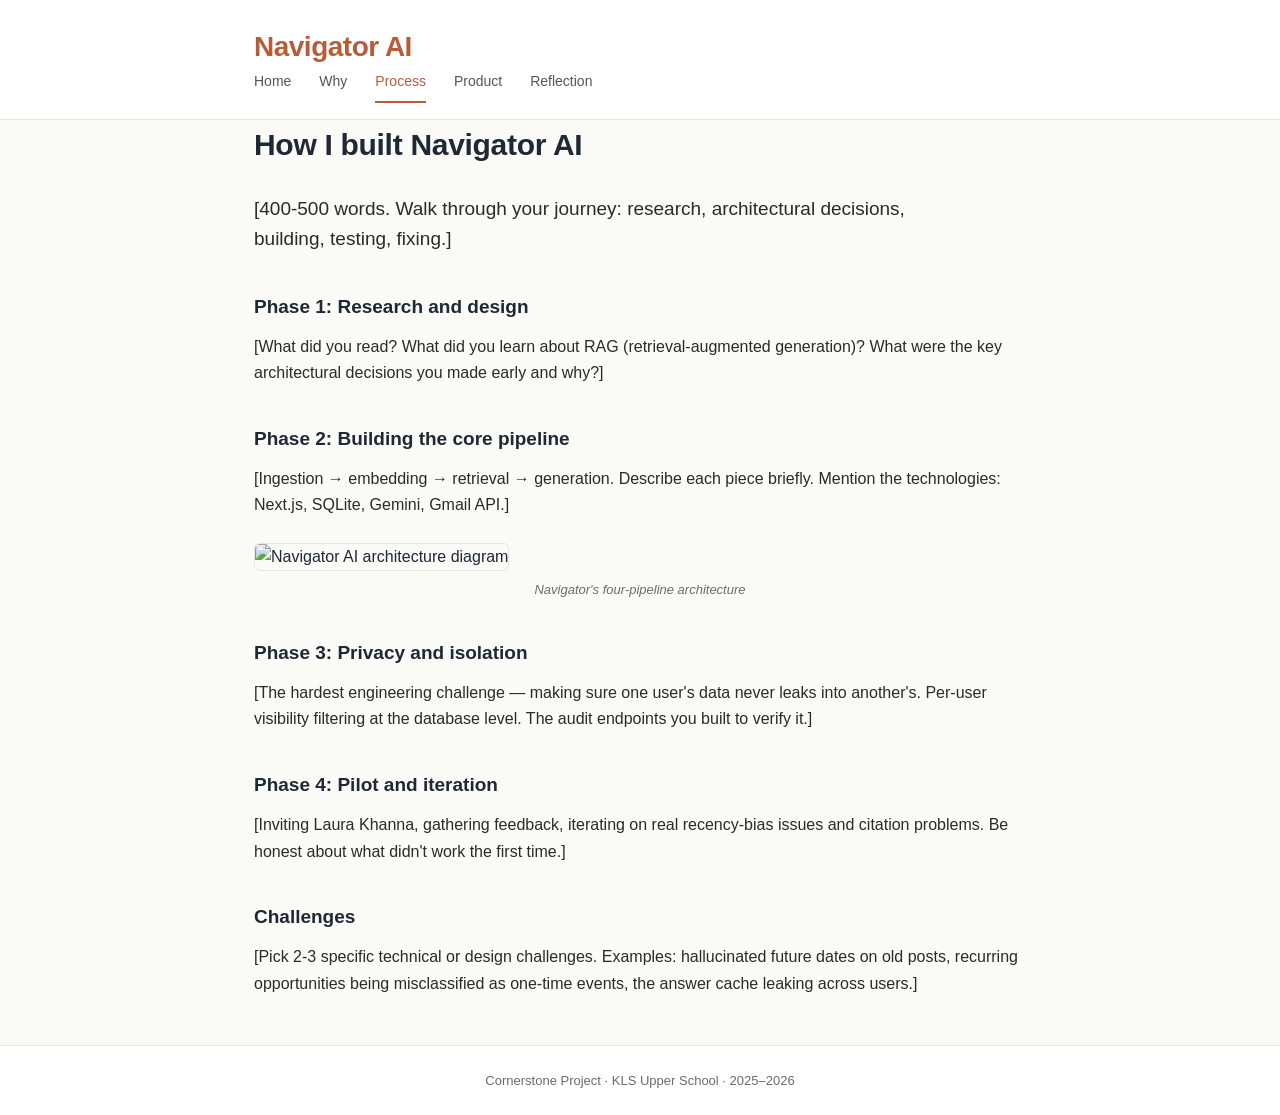
==== process.html @ 75f74e13 "Initial cornerstone site" ====
<!DOCTYPE html>
<html lang="en">
<head>
  <meta charset="UTF-8">
  <meta name="viewport" content="width=device-width, initial-scale=1.0">
  <title>Process · Navigator AI</title>
  <link rel="stylesheet" href="style.css">
</head>
<body>
  <header>
    <div class="container">
      <h1>Navigator AI</h1>
      <nav>
        <a href="index.html">Home</a>
        <a href="why.html">Why</a>
        <a href="process.html" class="active">Process</a>
        <a href="product.html">Product</a>
        <a href="reflection.html">Reflection</a>
      </nav>
    </div>
  </header>

  <main class="container">
    <article class="page">
      <h2>How I built Navigator AI</h2>

      <p class="lede">
        [400-500 words. Walk through your journey: research, architectural
        decisions, building, testing, fixing.]
      </p>

      <h3>Phase 1: Research and design</h3>
      <p>
        [What did you read? What did you learn about RAG (retrieval-augmented
        generation)? What were the key architectural decisions you made early
        and why?]
      </p>

      <h3>Phase 2: Building the core pipeline</h3>
      <p>
        [Ingestion → embedding → retrieval → generation. Describe each piece
        briefly. Mention the technologies: Next.js, SQLite, Gemini, Gmail API.]
      </p>

      <figure>
        <img src="assets/architecture-diagram.png" alt="Navigator AI architecture diagram">
        <figcaption>Navigator's four-pipeline architecture</figcaption>
      </figure>

      <h3>Phase 3: Privacy and isolation</h3>
      <p>
        [The hardest engineering challenge — making sure one user's data
        never leaks into another's. Per-user visibility filtering at the
        database level. The audit endpoints you built to verify it.]
      </p>

      <h3>Phase 4: Pilot and iteration</h3>
      <p>
        [Inviting Laura Khanna, gathering feedback, iterating on real
        recency-bias issues and citation problems. Be honest about what
        didn't work the first time.]
      </p>

      <h3>Challenges</h3>
      <p>
        [Pick 2-3 specific technical or design challenges. Examples:
        hallucinated future dates on old posts, recurring opportunities
        being misclassified as one-time events, the answer cache leaking
        across users.]
      </p>
    </article>
  </main>

  <footer>
    <div class="container">
      <p>Cornerstone Project · KLS Upper School · 2025–2026</p>
    </div>
  </footer>
</body>
</html>
---- style.css ----
/* Reset + base */
* {
  margin: 0;
  padding: 0;
  box-sizing: border-box;
}

html {
  scroll-behavior: smooth;
}

body {
  font-family: -apple-system, BlinkMacSystemFont, "Segoe UI", "Helvetica Neue", Arial, sans-serif;
  font-size: 16px;
  line-height: 1.65;
  color: #1f2933;
  background: #fafaf7;
}

.container {
  max-width: 820px;
  margin: 0 auto;
  padding: 0 24px;
}

/* Header */
header {
  background: white;
  border-bottom: 1px solid #e8e6df;
  padding: 24px 0 0;
}

header h1 {
  font-size: 28px;
  font-weight: 600;
  color: #b85c38;
  letter-spacing: -0.5px;
}

.subtitle {
  color: #6b6b6b;
  font-size: 15px;
  margin-top: 4px;
  margin-bottom: 20px;
}

nav {
  display: flex;
  gap: 28px;
  padding-bottom: 16px;
  flex-wrap: wrap;
}

nav a {
  color: #555;
  text-decoration: none;
  font-size: 14px;
  font-weight: 500;
  padding-bottom: 8px;
  border-bottom: 2px solid transparent;
  transition: color 0.15s, border-color 0.15s;
}

nav a:hover {
  color: #b85c38;
}

nav a.active {
  color: #b85c38;
  border-bottom-color: #b85c38;
}

/* Main content */
main {
  padding: 56px 0 80px;
}

.hero h2 {
  font-size: 22px;
  font-weight: 500;
  color: #6b6b6b;
  margin-bottom: 16px;
}

.lede {
  font-size: 19px;
  line-height: 1.6;
  color: #2a2a2a;
  margin-bottom: 32px;
  max-width: 680px;
}

.cta-row {
  display: flex;
  gap: 12px;
  flex-wrap: wrap;
  margin-top: 24px;
  margin-bottom: 48px;
}

.btn, .btn-secondary {
  display: inline-block;
  padding: 11px 22px;
  border-radius: 4px;
  text-decoration: none;
  font-size: 14px;
  font-weight: 500;
  transition: background 0.15s, transform 0.05s;
}

.btn {
  background: #b85c38;
  color: white;
}

.btn:hover {
  background: #9d4d2e;
}

.btn:active {
  transform: translateY(1px);
}

.btn-secondary {
  background: white;
  color: #1f2933;
  border: 1px solid #d4d2c8;
}

.btn-secondary:hover {
  background: #f4f2eb;
}

/* Card grid */
.cards {
  display: grid;
  grid-template-columns: repeat(auto-fit, minmax(180px, 1fr));
  gap: 16px;
  margin-top: 16px;
}

.card {
  display: block;
  padding: 20px;
  background: white;
  border: 1px solid #e8e6df;
  border-radius: 6px;
  text-decoration: none;
  color: inherit;
  transition: border-color 0.15s, transform 0.1s;
}

.card:hover {
  border-color: #b85c38;
  transform: translateY(-2px);
}

.card h3 {
  font-size: 16px;
  color: #b85c38;
  margin-bottom: 6px;
}

.card p {
  font-size: 14px;
  color: #6b6b6b;
}

/* Article pages */
.page h2 {
  font-size: 30px;
  font-weight: 600;
  margin-bottom: 24px;
  color: #1f2933;
  letter-spacing: -0.3px;
}

.page h3 {
  font-size: 19px;
  margin-top: 36px;
  margin-bottom: 12px;
  color: #1f2933;
}

.page p {
  margin-bottom: 16px;
  color: #2a2a2a;
}

.page ul {
  margin-bottom: 16px;
  padding-left: 24px;
}

.page li {
  margin-bottom: 6px;
}

.page strong {
  font-weight: 600;
}

/* Callout */
.callout {
  background: #fdf3ee;
  border-left: 3px solid #b85c38;
  padding: 18px 22px;
  border-radius: 4px;
  margin: 24px 0 36px;
}

.callout-label {
  font-size: 11px;
  font-weight: 600;
  letter-spacing: 1.5px;
  color: #b85c38;
  text-transform: uppercase;
  margin-bottom: 6px;
}

.callout-text {
  font-size: 18px;
  line-height: 1.5;
  color: #1f2933;
  font-weight: 500;
}

/* Images */
figure {
  margin: 24px 0;
}

figure img {
  width: 100%;
  border-radius: 6px;
  border: 1px solid #e8e6df;
}

figcaption {
  font-size: 13px;
  color: #6b6b6b;
  text-align: center;
  margin-top: 8px;
  font-style: italic;
}

/* Video */
.video-wrapper {
  position: relative;
  width: 100%;
  padding-bottom: 56.25%;
  margin: 24px 0;
  border-radius: 6px;
  overflow: hidden;
  background: #1a1a1a;
}

.video-wrapper iframe {
  position: absolute;
  top: 0;
  left: 0;
  width: 100%;
  height: 100%;
  border: 0;
}

/* Footer */
footer {
  border-top: 1px solid #e8e6df;
  padding: 24px 0;
  margin-top: 48px;
  background: white;
}

footer p {
  text-align: center;
  font-size: 13px;
  color: #6b6b6b;
}
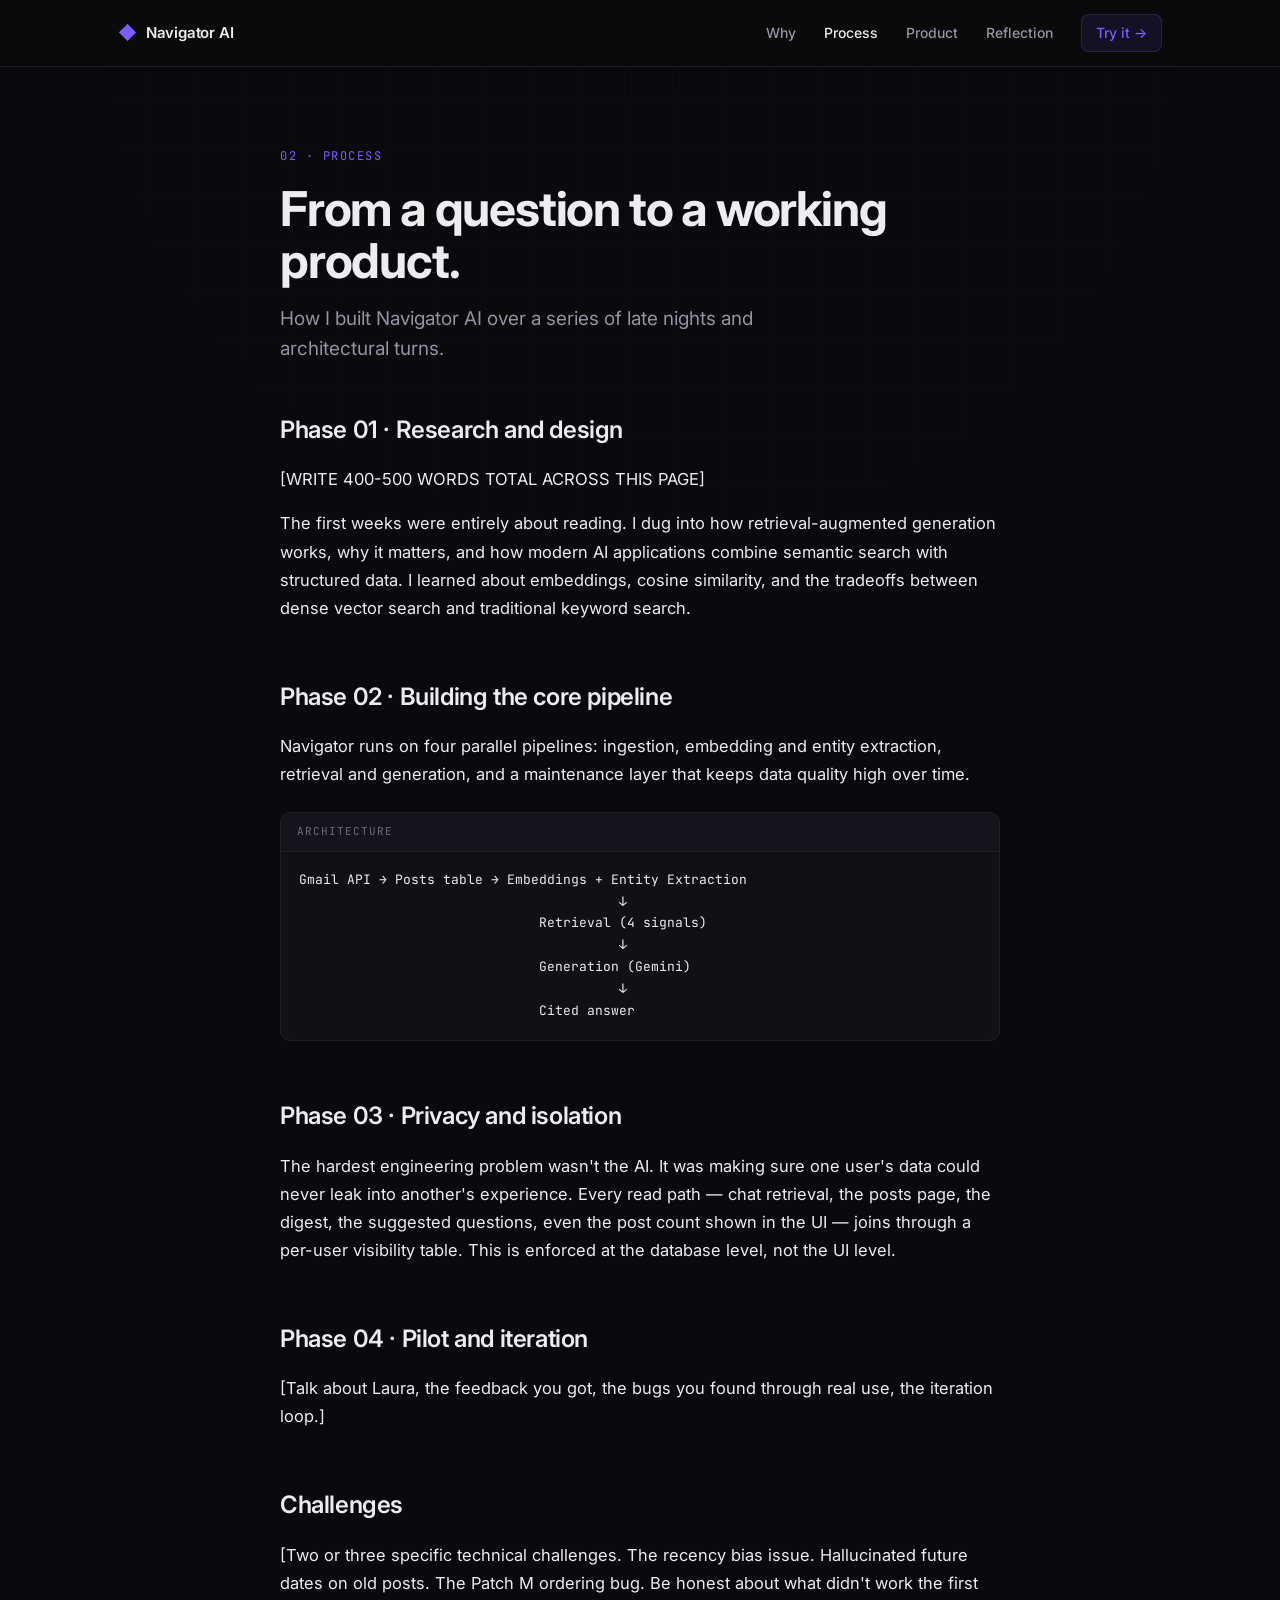
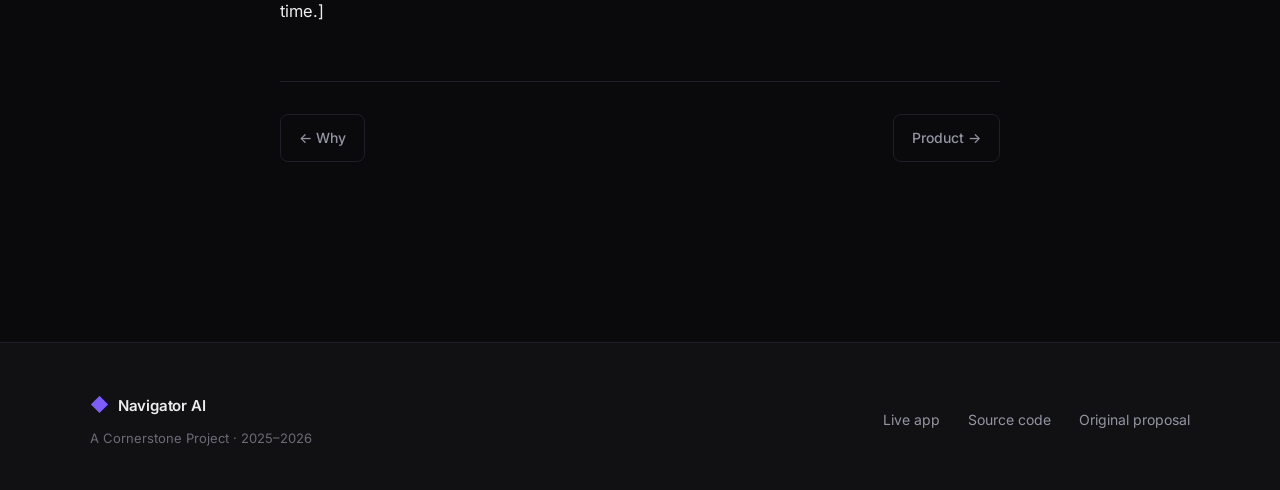
==== commit 39357314: "Redesign: modern dark theme, animations, interactive demo" ====
--- a/process.html
+++ b/process.html
@@ -1,80 +1,125 @@
 <!DOCTYPE html>
 <html lang="en">
 <head>
-  <meta charset="UTF-8">
-  <meta name="viewport" content="width=device-width, initial-scale=1.0">
+  <meta charset="UTF-8" />
+  <meta name="viewport" content="width=device-width, initial-scale=1.0" />
   <title>Process · Navigator AI</title>
-  <link rel="stylesheet" href="style.css">
+  <link rel="preconnect" href="https://fonts.googleapis.com" />
+  <link rel="preconnect" href="https://fonts.gstatic.com" crossorigin />
+  <link href="https://fonts.googleapis.com/css2?family=Inter:wght@400;500;600;700;800&family=JetBrains+Mono:wght@400;500&display=swap" rel="stylesheet" />
+  <link rel="stylesheet" href="style.css" />
 </head>
 <body>
-  <header>
-    <div class="container">
-      <h1>Navigator AI</h1>
-      <nav>
-        <a href="index.html">Home</a>
+  <div class="grid-bg"></div>
+
+  <nav class="topnav">
+    <div class="topnav-inner">
+      <a href="index.html" class="brand">
+        <span class="brand-mark">◆</span>
+        <span class="brand-text">Navigator AI</span>
+      </a>
+      <div class="topnav-links">
         <a href="why.html">Why</a>
         <a href="process.html" class="active">Process</a>
         <a href="product.html">Product</a>
         <a href="reflection.html">Reflection</a>
+        <a href="https://navigator-ai-production.up.railway.app/" class="topnav-cta" target="_blank" rel="noopener">Try it →</a>
+      </div>
+    </div>
+  </nav>
+
+  <main class="article-main">
+    <article class="article">
+      <header class="article-header reveal">
+        <div class="article-eyebrow">02 · Process</div>
+        <h1>From a question to a working product.</h1>
+        <p class="article-lede">How I built Navigator AI over a series of late nights and architectural turns.</p>
+      </header>
+
+      <section class="article-section reveal" style="--delay: 0.1s">
+        <h2>Phase 01 · Research and design</h2>
+        <p>
+          [WRITE 400-500 WORDS TOTAL ACROSS THIS PAGE]
+        </p>
+        <p>
+          The first weeks were entirely about reading. I dug into how
+          retrieval-augmented generation works, why it matters, and how
+          modern AI applications combine semantic search with structured
+          data. I learned about embeddings, cosine similarity, and the
+          tradeoffs between dense vector search and traditional keyword
+          search.
+        </p>
+      </section>
+
+      <section class="article-section reveal" style="--delay: 0.15s">
+        <h2>Phase 02 · Building the core pipeline</h2>
+        <p>
+          Navigator runs on four parallel pipelines: ingestion, embedding
+          and entity extraction, retrieval and generation, and a maintenance
+          layer that keeps data quality high over time.
+        </p>
+        <div class="code-block">
+          <div class="code-header">Architecture</div>
+          <pre><code>Gmail API → Posts table → Embeddings + Entity Extraction
+                                        ↓
+                              Retrieval (4 signals)
+                                        ↓
+                              Generation (Gemini)
+                                        ↓
+                              Cited answer</code></pre>
+        </div>
+      </section>
+
+      <section class="article-section reveal" style="--delay: 0.2s">
+        <h2>Phase 03 · Privacy and isolation</h2>
+        <p>
+          The hardest engineering problem wasn't the AI. It was making sure
+          one user's data could never leak into another's experience. Every
+          read path — chat retrieval, the posts page, the digest, the
+          suggested questions, even the post count shown in the UI — joins
+          through a per-user visibility table. This is enforced at the
+          database level, not the UI level.
+        </p>
+      </section>
+
+      <section class="article-section reveal" style="--delay: 0.25s">
+        <h2>Phase 04 · Pilot and iteration</h2>
+        <p>
+          [Talk about Laura, the feedback you got, the bugs you found
+          through real use, the iteration loop.]
+        </p>
+      </section>
+
+      <section class="article-section reveal" style="--delay: 0.3s">
+        <h2>Challenges</h2>
+        <p>
+          [Two or three specific technical challenges. The recency bias
+          issue. Hallucinated future dates on old posts. The Patch M
+          ordering bug. Be honest about what didn't work the first time.]
+        </p>
+      </section>
+
+      <nav class="article-nav reveal">
+        <a href="why.html" class="article-nav-link">← Why</a>
+        <a href="product.html" class="article-nav-link article-nav-next">Product →</a>
       </nav>
-    </div>
-  </header>
-
-  <main class="container">
-    <article class="page">
-      <h2>How I built Navigator AI</h2>
-
-      <p class="lede">
-        [400-500 words. Walk through your journey: research, architectural
-        decisions, building, testing, fixing.]
-      </p>
-
-      <h3>Phase 1: Research and design</h3>
-      <p>
-        [What did you read? What did you learn about RAG (retrieval-augmented
-        generation)? What were the key architectural decisions you made early
-        and why?]
-      </p>
-
-      <h3>Phase 2: Building the core pipeline</h3>
-      <p>
-        [Ingestion → embedding → retrieval → generation. Describe each piece
-        briefly. Mention the technologies: Next.js, SQLite, Gemini, Gmail API.]
-      </p>
-
-      <figure>
-        <img src="assets/architecture-diagram.png" alt="Navigator AI architecture diagram">
-        <figcaption>Navigator's four-pipeline architecture</figcaption>
-      </figure>
-
-      <h3>Phase 3: Privacy and isolation</h3>
-      <p>
-        [The hardest engineering challenge — making sure one user's data
-        never leaks into another's. Per-user visibility filtering at the
-        database level. The audit endpoints you built to verify it.]
-      </p>
-
-      <h3>Phase 4: Pilot and iteration</h3>
-      <p>
-        [Inviting Laura Khanna, gathering feedback, iterating on real
-        recency-bias issues and citation problems. Be honest about what
-        didn't work the first time.]
-      </p>
-
-      <h3>Challenges</h3>
-      <p>
-        [Pick 2-3 specific technical or design challenges. Examples:
-        hallucinated future dates on old posts, recurring opportunities
-        being misclassified as one-time events, the answer cache leaking
-        across users.]
-      </p>
     </article>
   </main>
 
   <footer>
-    <div class="container">
-      <p>Cornerstone Project · KLS Upper School · 2025–2026</p>
+    <div class="footer-inner">
+      <div>
+        <div class="brand"><span class="brand-mark">◆</span><span class="brand-text">Navigator AI</span></div>
+        <p class="footer-tag">A Cornerstone Project · 2025–2026</p>
+      </div>
+      <div class="footer-links">
+        <a href="https://navigator-ai-production.up.railway.app/" target="_blank" rel="noopener">Live app</a>
+        <a href="https://github.com/MAnandita/navigator-ai" target="_blank" rel="noopener">Source code</a>
+        <a href="assets/proposal.pdf">Original proposal</a>
+      </div>
     </div>
   </footer>
+
+  <script src="script.js"></script>
 </body>
-</html>+</html>
--- a/style.css
+++ b/style.css
@@ -1,279 +1,823 @@
-/* Reset + base */
-* {
-  margin: 0;
-  padding: 0;
-  box-sizing: border-box;
-}
-
-html {
-  scroll-behavior: smooth;
-}
+:root {
+  --bg: #0a0a0c;
+  --bg-elev: #111114;
+  --bg-card: #14141a;
+  --border: #1f1f28;
+  --border-strong: #2a2a36;
+  --text: #ededf0;
+  --text-mute: #9494a3;
+  --text-dim: #6b6b78;
+  --accent: #7c5cff;
+  --accent-glow: rgba(124, 92, 255, 0.4);
+  --accent-soft: rgba(124, 92, 255, 0.1);
+  --grad-start: #7c5cff;
+  --grad-end: #f070d4;
+  --max-w: 1100px;
+  --max-w-article: 720px;
+}
+
+* { margin: 0; padding: 0; box-sizing: border-box; }
+
+html { scroll-behavior: smooth; }
 
 body {
-  font-family: -apple-system, BlinkMacSystemFont, "Segoe UI", "Helvetica Neue", Arial, sans-serif;
-  font-size: 16px;
-  line-height: 1.65;
-  color: #1f2933;
-  background: #fafaf7;
-}
-
-.container {
-  max-width: 820px;
+  font-family: 'Inter', -apple-system, BlinkMacSystemFont, sans-serif;
+  background: var(--bg);
+  color: var(--text);
+  -webkit-font-smoothing: antialiased;
+  -moz-osx-font-smoothing: grayscale;
+  line-height: 1.6;
+  overflow-x: hidden;
+}
+
+/* Animated grid background */
+.grid-bg {
+  position: fixed;
+  inset: 0;
+  background-image:
+    linear-gradient(rgba(124, 92, 255, 0.04) 1px, transparent 1px),
+    linear-gradient(90deg, rgba(124, 92, 255, 0.04) 1px, transparent 1px);
+  background-size: 48px 48px;
+  mask-image: radial-gradient(circle at 50% 0%, black 0%, transparent 70%);
+  -webkit-mask-image: radial-gradient(circle at 50% 0%, black 0%, transparent 70%);
+  pointer-events: none;
+  z-index: 0;
+}
+
+/* Top navigation */
+.topnav {
+  position: sticky;
+  top: 0;
+  z-index: 50;
+  background: rgba(10, 10, 12, 0.7);
+  backdrop-filter: saturate(180%) blur(12px);
+  -webkit-backdrop-filter: saturate(180%) blur(12px);
+  border-bottom: 1px solid var(--border);
+}
+
+.topnav-inner {
+  max-width: var(--max-w);
   margin: 0 auto;
-  padding: 0 24px;
-}
-
-/* Header */
-header {
-  background: white;
-  border-bottom: 1px solid #e8e6df;
-  padding: 24px 0 0;
-}
-
-header h1 {
-  font-size: 28px;
+  padding: 14px 28px;
+  display: flex;
+  align-items: center;
+  justify-content: space-between;
+  gap: 24px;
+}
+
+.brand {
+  display: inline-flex;
+  align-items: center;
+  gap: 9px;
+  text-decoration: none;
+  color: var(--text);
   font-weight: 600;
-  color: #b85c38;
-  letter-spacing: -0.5px;
-}
-
-.subtitle {
-  color: #6b6b6b;
   font-size: 15px;
-  margin-top: 4px;
-  margin-bottom: 20px;
-}
-
-nav {
+  letter-spacing: -0.2px;
+}
+
+.brand-mark {
+  color: var(--accent);
+  font-size: 18px;
+}
+
+.topnav-links {
   display: flex;
+  align-items: center;
   gap: 28px;
-  padding-bottom: 16px;
-  flex-wrap: wrap;
-}
-
-nav a {
-  color: #555;
+}
+
+.topnav-links a {
+  color: var(--text-mute);
   text-decoration: none;
   font-size: 14px;
   font-weight: 500;
-  padding-bottom: 8px;
-  border-bottom: 2px solid transparent;
-  transition: color 0.15s, border-color 0.15s;
-}
-
-nav a:hover {
-  color: #b85c38;
-}
-
-nav a.active {
-  color: #b85c38;
-  border-bottom-color: #b85c38;
-}
-
-/* Main content */
+  transition: color 0.15s;
+}
+
+.topnav-links a:hover { color: var(--text); }
+.topnav-links a.active { color: var(--text); }
+
+.topnav-cta {
+  background: var(--accent-soft);
+  color: var(--accent) !important;
+  padding: 7px 14px;
+  border-radius: 8px;
+  border: 1px solid rgba(124, 92, 255, 0.2);
+  transition: all 0.15s;
+}
+
+.topnav-cta:hover {
+  background: rgba(124, 92, 255, 0.15);
+  border-color: rgba(124, 92, 255, 0.35);
+}
+
+/* Hero */
 main {
-  padding: 56px 0 80px;
-}
-
-.hero h2 {
-  font-size: 22px;
+  position: relative;
+  z-index: 1;
+}
+
+.hero {
+  max-width: var(--max-w);
+  margin: 0 auto;
+  padding: 80px 28px 56px;
+  display: grid;
+  grid-template-columns: 1fr;
+  gap: 56px;
+}
+
+@media (min-width: 900px) {
+  .hero {
+    grid-template-columns: 1.05fr 1fr;
+    align-items: center;
+    padding-top: 96px;
+    padding-bottom: 80px;
+  }
+}
+
+.pill {
+  display: inline-block;
+  padding: 6px 12px;
+  font-size: 12px;
   font-weight: 500;
-  color: #6b6b6b;
-  margin-bottom: 16px;
-}
-
-.lede {
-  font-size: 19px;
+  color: var(--accent);
+  background: var(--accent-soft);
+  border: 1px solid rgba(124, 92, 255, 0.18);
+  border-radius: 100px;
+  margin-bottom: 24px;
+  font-family: 'JetBrains Mono', monospace;
+  letter-spacing: 0.2px;
+}
+
+.hero h1 {
+  font-size: clamp(36px, 5vw, 56px);
+  font-weight: 700;
+  letter-spacing: -1.5px;
+  line-height: 1.05;
+  margin-bottom: 20px;
+}
+
+.gradient-text {
+  background: linear-gradient(120deg, var(--grad-start) 0%, var(--grad-end) 100%);
+  -webkit-background-clip: text;
+  background-clip: text;
+  -webkit-text-fill-color: transparent;
+}
+
+.hero-lede {
+  font-size: 18px;
+  color: var(--text-mute);
   line-height: 1.6;
-  color: #2a2a2a;
   margin-bottom: 32px;
-  max-width: 680px;
-}
-
-.cta-row {
+  max-width: 520px;
+}
+
+.hero-cta {
   display: flex;
   gap: 12px;
   flex-wrap: wrap;
-  margin-top: 24px;
-  margin-bottom: 48px;
-}
-
-.btn, .btn-secondary {
-  display: inline-block;
-  padding: 11px 22px;
-  border-radius: 4px;
+}
+
+.btn-primary {
+  display: inline-flex;
+  align-items: center;
+  gap: 8px;
+  padding: 12px 22px;
+  background: var(--accent);
+  color: white;
+  border-radius: 8px;
+  text-decoration: none;
+  font-size: 14px;
+  font-weight: 600;
+  transition: all 0.15s;
+  box-shadow: 0 0 0 1px rgba(124, 92, 255, 0.3), 0 8px 24px -8px var(--accent-glow);
+}
+
+.btn-primary:hover {
+  background: #8b6cff;
+  transform: translateY(-1px);
+  box-shadow: 0 0 0 1px rgba(124, 92, 255, 0.4), 0 12px 32px -8px var(--accent-glow);
+}
+
+.btn-ghost {
+  display: inline-flex;
+  align-items: center;
+  padding: 12px 22px;
+  border-radius: 8px;
+  color: var(--text);
   text-decoration: none;
   font-size: 14px;
   font-weight: 500;
-  transition: background 0.15s, transform 0.05s;
-}
-
-.btn {
-  background: #b85c38;
-  color: white;
-}
-
-.btn:hover {
-  background: #9d4d2e;
-}
-
-.btn:active {
-  transform: translateY(1px);
-}
-
-.btn-secondary {
-  background: white;
-  color: #1f2933;
-  border: 1px solid #d4d2c8;
-}
-
-.btn-secondary:hover {
-  background: #f4f2eb;
-}
-
-/* Card grid */
-.cards {
+  border: 1px solid var(--border-strong);
+  transition: all 0.15s;
+}
+
+.btn-ghost:hover {
+  background: var(--bg-elev);
+  border-color: #3a3a48;
+}
+
+/* Demo window */
+.demo-window {
+  background: var(--bg-card);
+  border: 1px solid var(--border);
+  border-radius: 14px;
+  overflow: hidden;
+  box-shadow: 0 20px 60px -20px rgba(0, 0, 0, 0.6), 0 0 0 1px rgba(255, 255, 255, 0.02);
+}
+
+.demo-chrome {
+  display: flex;
+  align-items: center;
+  gap: 12px;
+  padding: 12px 16px;
+  background: var(--bg-elev);
+  border-bottom: 1px solid var(--border);
+}
+
+.demo-dots {
+  display: flex;
+  gap: 6px;
+}
+
+.demo-dots span {
+  width: 10px;
+  height: 10px;
+  border-radius: 50%;
+  background: #3a3a48;
+}
+
+.demo-url {
+  flex: 1;
+  text-align: center;
+  font-family: 'JetBrains Mono', monospace;
+  font-size: 11px;
+  color: var(--text-dim);
+}
+
+.demo-body {
+  padding: 22px;
+}
+
+.demo-question {
+  color: var(--text);
+  font-weight: 500;
+  margin-bottom: 18px;
+  padding-bottom: 18px;
+  border-bottom: 1px solid var(--border);
+  font-size: 14px;
+}
+
+.demo-answer {
+  font-size: 14px;
+  line-height: 1.7;
+  color: var(--text-mute);
+  min-height: 120px;
+}
+
+.demo-typing::after {
+  content: '▍';
+  color: var(--accent);
+  animation: blink 1s infinite;
+  margin-left: 1px;
+}
+
+@keyframes blink {
+  0%, 50% { opacity: 1; }
+  51%, 100% { opacity: 0; }
+}
+
+.demo-cite {
+  display: inline-block;
+  font-size: 10px;
+  padding: 1px 6px;
+  margin: 0 2px;
+  background: var(--accent-soft);
+  color: var(--accent);
+  border-radius: 4px;
+  font-family: 'JetBrains Mono', monospace;
+  font-weight: 500;
+  vertical-align: top;
+}
+
+/* Sections */
+.features, .stats, .pages-nav {
+  max-width: var(--max-w);
+  margin: 0 auto;
+  padding: 80px 28px;
+}
+
+.section-header {
+  margin-bottom: 48px;
+  text-align: center;
+}
+
+.section-eyebrow {
+  font-family: 'JetBrains Mono', monospace;
+  font-size: 12px;
+  color: var(--accent);
+  text-transform: uppercase;
+  letter-spacing: 1.5px;
+  margin-bottom: 12px;
+}
+
+.section-header h2 {
+  font-size: clamp(28px, 3.5vw, 38px);
+  font-weight: 700;
+  letter-spacing: -0.8px;
+  line-height: 1.15;
+}
+
+/* Feature grid */
+.feature-grid {
+  display: grid;
+  grid-template-columns: repeat(auto-fit, minmax(260px, 1fr));
+  gap: 16px;
+}
+
+.feature-card {
+  padding: 28px;
+  background: var(--bg-card);
+  border: 1px solid var(--border);
+  border-radius: 12px;
+  transition: all 0.2s;
+}
+
+.feature-card:hover {
+  border-color: var(--border-strong);
+  transform: translateY(-2px);
+}
+
+.feature-icon {
+  display: inline-flex;
+  align-items: center;
+  justify-content: center;
+  width: 40px;
+  height: 40px;
+  background: var(--accent-soft);
+  border-radius: 10px;
+  color: var(--accent);
+  margin-bottom: 18px;
+}
+
+.feature-card h3 {
+  font-size: 18px;
+  font-weight: 600;
+  margin-bottom: 8px;
+  letter-spacing: -0.3px;
+}
+
+.feature-card p {
+  font-size: 14px;
+  color: var(--text-mute);
+  line-height: 1.6;
+}
+
+/* Stats */
+.stats {
+  padding-top: 56px;
+  padding-bottom: 56px;
+}
+
+.stats-inner {
+  display: grid;
+  grid-template-columns: repeat(auto-fit, minmax(220px, 1fr));
+  gap: 16px;
+  padding: 40px;
+  background: var(--bg-card);
+  border: 1px solid var(--border);
+  border-radius: 16px;
+}
+
+.stat {
+  text-align: center;
+}
+
+.stat-num {
+  font-size: 36px;
+  font-weight: 700;
+  letter-spacing: -1px;
+  background: linear-gradient(120deg, var(--grad-start), var(--grad-end));
+  -webkit-background-clip: text;
+  background-clip: text;
+  -webkit-text-fill-color: transparent;
+  margin-bottom: 4px;
+}
+
+.stat-label {
+  font-size: 13px;
+  color: var(--text-mute);
+}
+
+/* Page grid */
+.page-grid {
+  display: grid;
+  grid-template-columns: repeat(auto-fit, minmax(220px, 1fr));
+  gap: 16px;
+}
+
+.page-card {
+  display: block;
+  padding: 28px;
+  background: var(--bg-card);
+  border: 1px solid var(--border);
+  border-radius: 12px;
+  text-decoration: none;
+  color: inherit;
+  position: relative;
+  transition: all 0.2s;
+  overflow: hidden;
+}
+
+.page-card::after {
+  content: '';
+  position: absolute;
+  inset: 0;
+  background: linear-gradient(120deg, transparent 40%, var(--accent-soft) 100%);
+  opacity: 0;
+  transition: opacity 0.3s;
+  pointer-events: none;
+}
+
+.page-card:hover {
+  border-color: var(--accent);
+  transform: translateY(-3px);
+}
+
+.page-card:hover::after { opacity: 1; }
+
+.page-card-num {
+  font-family: 'JetBrains Mono', monospace;
+  font-size: 12px;
+  color: var(--text-dim);
+  margin-bottom: 12px;
+}
+
+.page-card h3 {
+  font-size: 20px;
+  font-weight: 600;
+  margin-bottom: 8px;
+  letter-spacing: -0.3px;
+}
+
+.page-card p {
+  font-size: 14px;
+  color: var(--text-mute);
+  margin-bottom: 24px;
+  line-height: 1.5;
+}
+
+.page-card-arrow {
+  font-size: 18px;
+  color: var(--accent);
+  transition: transform 0.2s;
+  display: inline-block;
+}
+
+.page-card:hover .page-card-arrow {
+  transform: translateX(4px);
+}
+
+/* Article pages */
+.article-main {
+  position: relative;
+  z-index: 1;
+  padding: 80px 28px 100px;
+}
+
+.article {
+  max-width: var(--max-w-article);
+  margin: 0 auto;
+}
+
+.article-header { margin-bottom: 48px; }
+
+.article-eyebrow {
+  font-family: 'JetBrains Mono', monospace;
+  font-size: 12px;
+  color: var(--accent);
+  text-transform: uppercase;
+  letter-spacing: 1.5px;
+  margin-bottom: 16px;
+}
+
+.article-header h1 {
+  font-size: clamp(36px, 4.5vw, 48px);
+  font-weight: 700;
+  letter-spacing: -1.2px;
+  line-height: 1.1;
+  margin-bottom: 16px;
+}
+
+.article-lede {
+  font-size: 19px;
+  color: var(--text-mute);
+  line-height: 1.55;
+  max-width: 580px;
+}
+
+.article-section { margin-bottom: 56px; }
+
+.article-section h2 {
+  font-size: 24px;
+  font-weight: 600;
+  letter-spacing: -0.4px;
+  margin-bottom: 16px;
+  margin-top: 8px;
+}
+
+.article-section p {
+  font-size: 16.5px;
+  color: var(--text);
+  margin-bottom: 16px;
+  line-height: 1.7;
+}
+
+.article-section ul {
+  padding-left: 22px;
+  color: var(--text);
+  margin-bottom: 16px;
+}
+
+.article-section li {
+  margin-bottom: 8px;
+  line-height: 1.65;
+}
+
+.callout {
+  background: linear-gradient(135deg, var(--accent-soft) 0%, transparent 100%);
+  border-left: 2px solid var(--accent);
+  padding: 24px 28px;
+  border-radius: 0 12px 12px 0;
+  margin-bottom: 40px;
+}
+
+.callout-label {
+  font-family: 'JetBrains Mono', monospace;
+  font-size: 11px;
+  color: var(--accent);
+  text-transform: uppercase;
+  letter-spacing: 1.5px;
+  margin-bottom: 10px;
+}
+
+.callout-text {
+  font-size: 19px;
+  line-height: 1.5;
+  font-weight: 500;
+  letter-spacing: -0.3px;
+}
+
+.code-block {
+  background: var(--bg-elev);
+  border: 1px solid var(--border);
+  border-radius: 10px;
+  margin: 24px 0;
+  overflow: hidden;
+}
+
+.code-header {
+  padding: 10px 16px;
+  font-family: 'JetBrains Mono', monospace;
+  font-size: 11px;
+  color: var(--text-dim);
+  background: var(--bg-card);
+  border-bottom: 1px solid var(--border);
+  text-transform: uppercase;
+  letter-spacing: 1px;
+}
+
+.code-block pre {
+  padding: 18px;
+  overflow-x: auto;
+}
+
+.code-block code {
+  font-family: 'JetBrains Mono', monospace;
+  font-size: 13px;
+  color: var(--text);
+  line-height: 1.6;
+}
+
+.figure {
+  margin: 32px 0;
+  border-radius: 10px;
+  overflow: hidden;
+  border: 1px solid var(--border);
+  background: var(--bg-card);
+}
+
+.figure img {
+  width: 100%;
+  display: block;
+}
+
+.figure figcaption {
+  padding: 12px 16px;
+  text-align: center;
+  font-size: 13px;
+  color: var(--text-dim);
+  border-top: 1px solid var(--border);
+  font-style: italic;
+}
+
+.tech-grid {
   display: grid;
   grid-template-columns: repeat(auto-fit, minmax(180px, 1fr));
-  gap: 16px;
-  margin-top: 16px;
-}
-
-.card {
-  display: block;
-  padding: 20px;
-  background: white;
-  border: 1px solid #e8e6df;
-  border-radius: 6px;
-  text-decoration: none;
-  color: inherit;
-  transition: border-color 0.15s, transform 0.1s;
-}
-
-.card:hover {
-  border-color: #b85c38;
-  transform: translateY(-2px);
-}
-
-.card h3 {
-  font-size: 16px;
-  color: #b85c38;
-  margin-bottom: 6px;
-}
-
-.card p {
-  font-size: 14px;
-  color: #6b6b6b;
-}
-
-/* Article pages */
-.page h2 {
-  font-size: 30px;
+  gap: 12px;
+  margin: 24px 0;
+}
+
+.tech-item {
+  padding: 16px 18px;
+  background: var(--bg-card);
+  border: 1px solid var(--border);
+  border-radius: 10px;
+}
+
+.tech-label {
+  font-family: 'JetBrains Mono', monospace;
+  font-size: 10.5px;
+  color: var(--text-dim);
+  text-transform: uppercase;
+  letter-spacing: 1.5px;
+  margin-bottom: 4px;
+}
+
+.tech-name {
+  font-size: 15px;
+  font-weight: 500;
+  color: var(--text);
+}
+
+.cta-block {
+  margin: 48px 0;
+  padding: 36px;
+  background: linear-gradient(135deg, var(--accent-soft) 0%, transparent 100%);
+  border: 1px solid rgba(124, 92, 255, 0.2);
+  border-radius: 14px;
+  text-align: center;
+}
+
+.cta-block h3 {
+  font-size: 22px;
   font-weight: 600;
-  margin-bottom: 24px;
-  color: #1f2933;
-  letter-spacing: -0.3px;
-}
-
-.page h3 {
-  font-size: 19px;
-  margin-top: 36px;
-  margin-bottom: 12px;
-  color: #1f2933;
-}
-
-.page p {
-  margin-bottom: 16px;
-  color: #2a2a2a;
-}
-
-.page ul {
-  margin-bottom: 16px;
-  padding-left: 24px;
-}
-
-.page li {
-  margin-bottom: 6px;
-}
-
-.page strong {
-  font-weight: 600;
-}
-
-/* Callout */
-.callout {
-  background: #fdf3ee;
-  border-left: 3px solid #b85c38;
-  padding: 18px 22px;
-  border-radius: 4px;
-  margin: 24px 0 36px;
-}
-
-.callout-label {
-  font-size: 11px;
-  font-weight: 600;
-  letter-spacing: 1.5px;
-  color: #b85c38;
-  text-transform: uppercase;
-  margin-bottom: 6px;
-}
-
-.callout-text {
-  font-size: 18px;
-  line-height: 1.5;
-  color: #1f2933;
-  font-weight: 500;
-}
-
-/* Images */
-figure {
-  margin: 24px 0;
-}
-
-figure img {
-  width: 100%;
-  border-radius: 6px;
-  border: 1px solid #e8e6df;
-}
-
-figcaption {
-  font-size: 13px;
-  color: #6b6b6b;
-  text-align: center;
-  margin-top: 8px;
-  font-style: italic;
-}
-
-/* Video */
+  margin-bottom: 8px;
+  letter-spacing: -0.4px;
+}
+
+.cta-block p {
+  color: var(--text-mute);
+  margin-bottom: 20px;
+  font-size: 15px;
+}
+
 .video-wrapper {
   position: relative;
   width: 100%;
   padding-bottom: 56.25%;
-  margin: 24px 0;
-  border-radius: 6px;
+  margin: 32px 0 48px;
+  border-radius: 12px;
   overflow: hidden;
-  background: #1a1a1a;
+  background: var(--bg-card);
+  border: 1px solid var(--border);
 }
 
 .video-wrapper iframe {
   position: absolute;
-  top: 0;
-  left: 0;
+  inset: 0;
   width: 100%;
   height: 100%;
   border: 0;
 }
 
+.reflection-list {
+  list-style: none;
+  padding: 0;
+}
+
+.reflection-list li {
+  position: relative;
+  padding-left: 28px;
+  margin-bottom: 10px;
+  color: var(--text);
+}
+
+.reflection-list li::before {
+  content: '→';
+  position: absolute;
+  left: 0;
+  color: var(--accent);
+  font-weight: 600;
+}
+
+.article-nav {
+  display: flex;
+  justify-content: space-between;
+  gap: 16px;
+  margin-top: 56px;
+  padding-top: 32px;
+  border-top: 1px solid var(--border);
+}
+
+.article-nav-link {
+  display: inline-flex;
+  align-items: center;
+  padding: 12px 18px;
+  border-radius: 8px;
+  color: var(--text-mute);
+  text-decoration: none;
+  font-size: 14px;
+  font-weight: 500;
+  transition: all 0.15s;
+  border: 1px solid var(--border);
+}
+
+.article-nav-link:hover {
+  color: var(--text);
+  background: var(--bg-card);
+  border-color: var(--border-strong);
+}
+
+.article-nav-next {
+  margin-left: auto;
+}
+
 /* Footer */
 footer {
-  border-top: 1px solid #e8e6df;
-  padding: 24px 0;
-  margin-top: 48px;
-  background: white;
-}
-
-footer p {
-  text-align: center;
+  border-top: 1px solid var(--border);
+  margin-top: 80px;
+  padding: 48px 28px;
+  background: var(--bg-elev);
+  position: relative;
+  z-index: 1;
+}
+
+.footer-inner {
+  max-width: var(--max-w);
+  margin: 0 auto;
+  display: flex;
+  justify-content: space-between;
+  align-items: center;
+  gap: 24px;
+  flex-wrap: wrap;
+}
+
+.footer-tag {
   font-size: 13px;
-  color: #6b6b6b;
-}+  color: var(--text-dim);
+  margin-top: 8px;
+}
+
+.footer-links {
+  display: flex;
+  gap: 28px;
+  flex-wrap: wrap;
+}
+
+.footer-links a {
+  color: var(--text-mute);
+  text-decoration: none;
+  font-size: 14px;
+  transition: color 0.15s;
+}
+
+.footer-links a:hover { color: var(--text); }
+
+/* Reveal animations */
+.reveal {
+  opacity: 0;
+  transform: translateY(20px);
+  transition: opacity 0.7s ease, transform 0.7s ease;
+  transition-delay: var(--delay, 0s);
+}
+
+.reveal.is-visible {
+  opacity: 1;
+  transform: translateY(0);
+}
+
+/* Mobile tweaks */
+@media (max-width: 720px) {
+  .topnav-links {
+    gap: 16px;
+  }
+  .topnav-links a:not(.topnav-cta) {
+    display: none;
+  }
+  .hero {
+    padding-top: 56px;
+    padding-bottom: 32px;
+  }
+  .features, .stats, .pages-nav {
+    padding: 56px 24px;
+  }
+  .article-main {
+    padding: 56px 24px 80px;
+  }
+  .footer-inner {
+    flex-direction: column;
+    align-items: flex-start;
+  }
+}
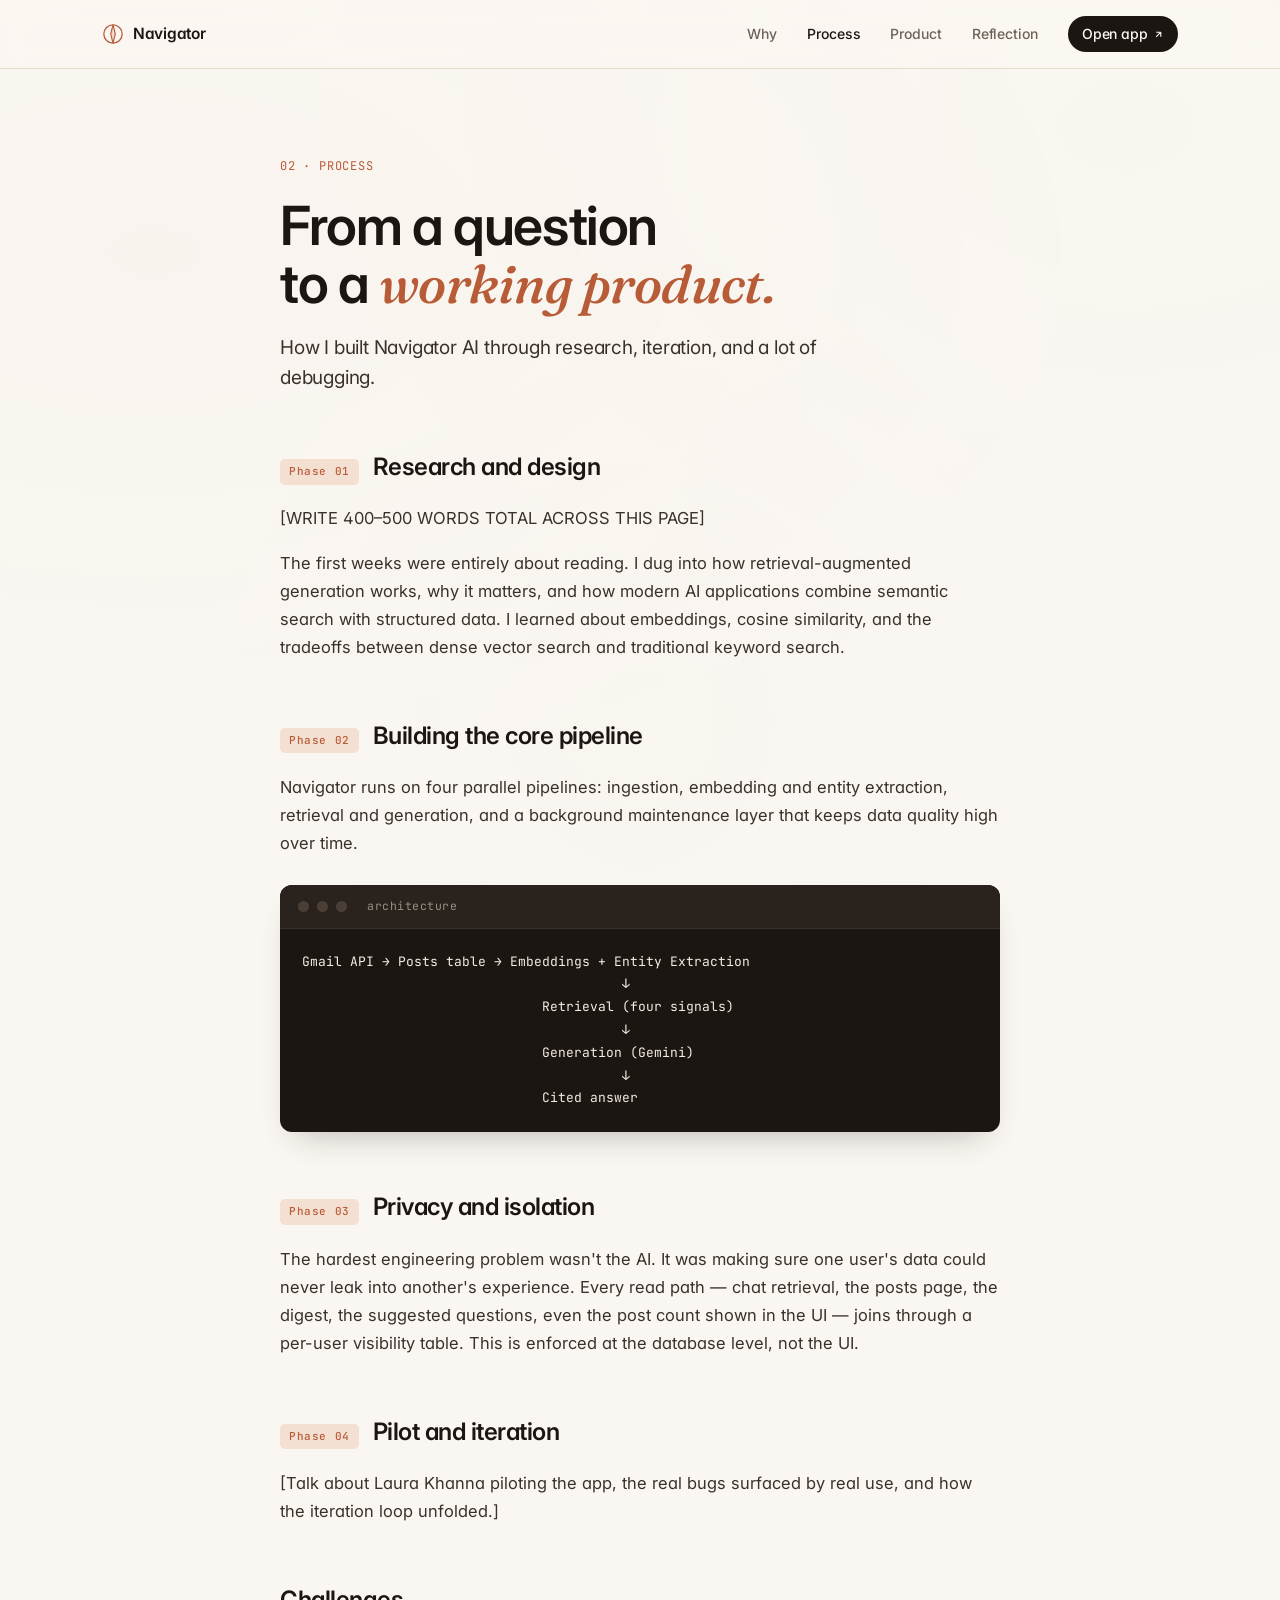
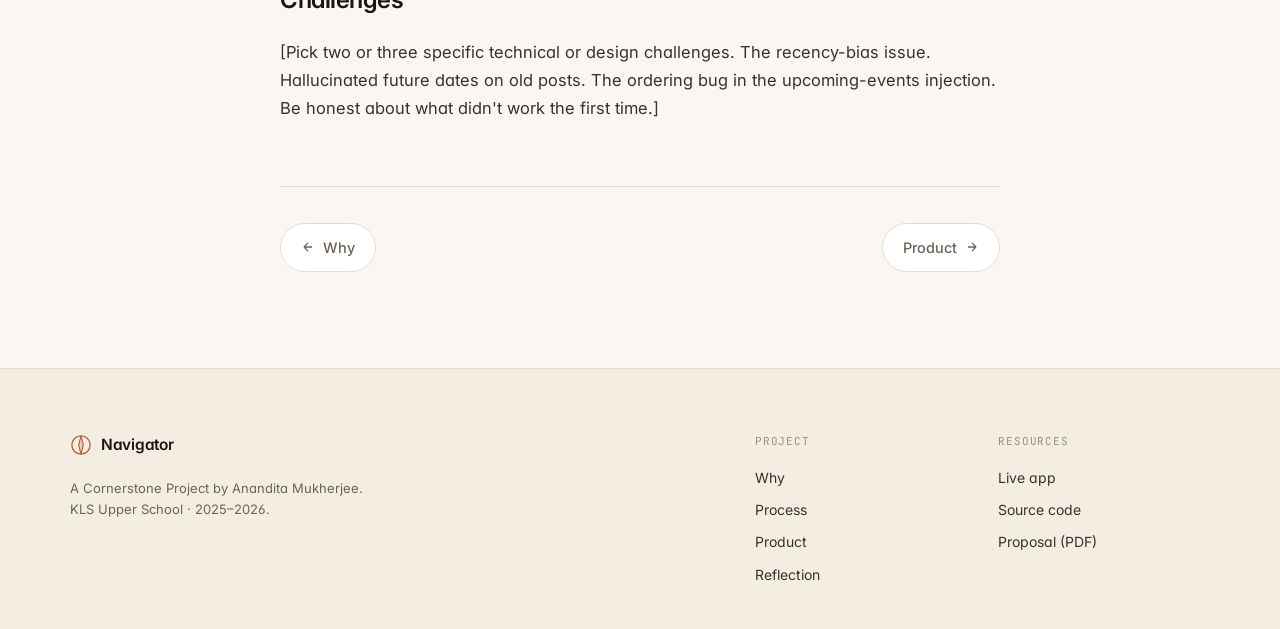
==== commit d25f397b: "Redesign: editorial sienna theme with Fraunces serif accents and motion" ====
--- a/process.html
+++ b/process.html
@@ -6,24 +6,30 @@
   <title>Process · Navigator AI</title>
   <link rel="preconnect" href="https://fonts.googleapis.com" />
   <link rel="preconnect" href="https://fonts.gstatic.com" crossorigin />
-  <link href="https://fonts.googleapis.com/css2?family=Inter:wght@400;500;600;700;800&family=JetBrains+Mono:wght@400;500&display=swap" rel="stylesheet" />
+  <link href="https://fonts.googleapis.com/css2?family=Fraunces:opsz,wght@9..144,400;9..144,500;9..144,600;9..144,700&family=Inter:wght@400;500;600;700&family=JetBrains+Mono:wght@400;500&display=swap" rel="stylesheet" />
   <link rel="stylesheet" href="style.css" />
 </head>
 <body>
-  <div class="grid-bg"></div>
+  <div class="paper-noise"></div>
 
   <nav class="topnav">
     <div class="topnav-inner">
       <a href="index.html" class="brand">
-        <span class="brand-mark">◆</span>
-        <span class="brand-text">Navigator AI</span>
+        <svg class="brand-mark" width="22" height="22" viewBox="0 0 24 24" fill="none">
+          <circle cx="12" cy="12" r="10" stroke="currentColor" stroke-width="1.4"/>
+          <path d="M12 2 L14.5 12 L12 22 L9.5 12 Z" fill="currentColor" fill-opacity="0.2" stroke="currentColor" stroke-width="1.2" stroke-linejoin="round"/>
+        </svg>
+        <span class="brand-text">Navigator</span>
       </a>
       <div class="topnav-links">
         <a href="why.html">Why</a>
         <a href="process.html" class="active">Process</a>
         <a href="product.html">Product</a>
         <a href="reflection.html">Reflection</a>
-        <a href="https://navigator-ai-production.up.railway.app/" class="topnav-cta" target="_blank" rel="noopener">Try it →</a>
+        <a href="https://navigator-ai-production.up.railway.app/" class="topnav-cta" target="_blank" rel="noopener">
+          Open app
+          <svg width="11" height="11" viewBox="0 0 24 24" fill="none" stroke="currentColor" stroke-width="2.5"><path d="M7 17L17 7M17 7H7M17 7V17"/></svg>
+        </a>
       </div>
     </div>
   </nav>
@@ -32,14 +38,14 @@
     <article class="article">
       <header class="article-header reveal">
         <div class="article-eyebrow">02 · Process</div>
-        <h1>From a question to a working product.</h1>
-        <p class="article-lede">How I built Navigator AI over a series of late nights and architectural turns.</p>
+        <h1 class="article-title">From a question<br/>to a <em class="serif">working product.</em></h1>
+        <p class="article-lede">How I built Navigator AI through research, iteration, and a lot of debugging.</p>
       </header>
 
       <section class="article-section reveal" style="--delay: 0.1s">
-        <h2>Phase 01 · Research and design</h2>
+        <h2><span class="phase-tag">Phase 01</span>Research and design</h2>
         <p>
-          [WRITE 400-500 WORDS TOTAL ACROSS THIS PAGE]
+          [WRITE 400–500 WORDS TOTAL ACROSS THIS PAGE]
         </p>
         <p>
           The first weeks were entirely about reading. I dug into how
@@ -52,17 +58,22 @@
       </section>
 
       <section class="article-section reveal" style="--delay: 0.15s">
-        <h2>Phase 02 · Building the core pipeline</h2>
+        <h2><span class="phase-tag">Phase 02</span>Building the core pipeline</h2>
         <p>
-          Navigator runs on four parallel pipelines: ingestion, embedding
-          and entity extraction, retrieval and generation, and a maintenance
-          layer that keeps data quality high over time.
+          Navigator runs on four parallel pipelines: ingestion, embedding and
+          entity extraction, retrieval and generation, and a background
+          maintenance layer that keeps data quality high over time.
         </p>
         <div class="code-block">
-          <div class="code-header">Architecture</div>
+          <div class="code-header">
+            <span class="code-dot"></span>
+            <span class="code-dot"></span>
+            <span class="code-dot"></span>
+            <span class="code-title">architecture</span>
+          </div>
           <pre><code>Gmail API → Posts table → Embeddings + Entity Extraction
                                         ↓
-                              Retrieval (4 signals)
+                              Retrieval (four signals)
                                         ↓
                               Generation (Gemini)
                                         ↓
@@ -71,51 +82,74 @@
       </section>
 
       <section class="article-section reveal" style="--delay: 0.2s">
-        <h2>Phase 03 · Privacy and isolation</h2>
+        <h2><span class="phase-tag">Phase 03</span>Privacy and isolation</h2>
         <p>
           The hardest engineering problem wasn't the AI. It was making sure
           one user's data could never leak into another's experience. Every
           read path — chat retrieval, the posts page, the digest, the
           suggested questions, even the post count shown in the UI — joins
           through a per-user visibility table. This is enforced at the
-          database level, not the UI level.
+          database level, not the UI.
         </p>
       </section>
 
       <section class="article-section reveal" style="--delay: 0.25s">
-        <h2>Phase 04 · Pilot and iteration</h2>
+        <h2><span class="phase-tag">Phase 04</span>Pilot and iteration</h2>
         <p>
-          [Talk about Laura, the feedback you got, the bugs you found
-          through real use, the iteration loop.]
+          [Talk about Laura Khanna piloting the app, the real bugs surfaced
+          by real use, and how the iteration loop unfolded.]
         </p>
       </section>
 
       <section class="article-section reveal" style="--delay: 0.3s">
         <h2>Challenges</h2>
         <p>
-          [Two or three specific technical challenges. The recency bias
-          issue. Hallucinated future dates on old posts. The Patch M
-          ordering bug. Be honest about what didn't work the first time.]
+          [Pick two or three specific technical or design challenges. The
+          recency-bias issue. Hallucinated future dates on old posts. The
+          ordering bug in the upcoming-events injection. Be honest about
+          what didn't work the first time.]
         </p>
       </section>
 
       <nav class="article-nav reveal">
-        <a href="why.html" class="article-nav-link">← Why</a>
-        <a href="product.html" class="article-nav-link article-nav-next">Product →</a>
+        <a href="why.html" class="article-nav-link">
+          <svg width="14" height="14" viewBox="0 0 24 24" fill="none" stroke="currentColor" stroke-width="2.2"><path d="M19 12H5M5 12L12 19M5 12L12 5"/></svg>
+          Why
+        </a>
+        <a href="product.html" class="article-nav-link article-nav-next">
+          Product
+          <svg width="14" height="14" viewBox="0 0 24 24" fill="none" stroke="currentColor" stroke-width="2.2"><path d="M5 12H19M19 12L12 5M19 12L12 19"/></svg>
+        </a>
       </nav>
     </article>
   </main>
 
   <footer>
     <div class="footer-inner">
-      <div>
-        <div class="brand"><span class="brand-mark">◆</span><span class="brand-text">Navigator AI</span></div>
-        <p class="footer-tag">A Cornerstone Project · 2025–2026</p>
+      <div class="footer-brand">
+        <a href="index.html" class="brand">
+          <svg class="brand-mark" width="22" height="22" viewBox="0 0 24 24" fill="none">
+            <circle cx="12" cy="12" r="10" stroke="currentColor" stroke-width="1.4"/>
+            <path d="M12 2 L14.5 12 L12 22 L9.5 12 Z" fill="currentColor" fill-opacity="0.2" stroke="currentColor" stroke-width="1.2" stroke-linejoin="round"/>
+          </svg>
+          <span class="brand-text">Navigator</span>
+        </a>
+        <p class="footer-tag">A Cornerstone Project by Anandita Mukherjee.<br/>KLS Upper School · 2025–2026.</p>
       </div>
       <div class="footer-links">
-        <a href="https://navigator-ai-production.up.railway.app/" target="_blank" rel="noopener">Live app</a>
-        <a href="https://github.com/MAnandita/navigator-ai" target="_blank" rel="noopener">Source code</a>
-        <a href="assets/proposal.pdf">Original proposal</a>
+        <div class="footer-col">
+          <div class="footer-col-label">Project</div>
+          <a href="why.html">Why</a>
+          <a href="process.html">Process</a>
+          <a href="product.html">Product</a>
+          <a href="reflection.html">Reflection</a>
+        </div>
+        <div class="footer-col">
+          <div class="footer-col-label">Resources</div>
+          <a href="https://navigator-ai-production.up.railway.app/" target="_blank" rel="noopener">Live app</a>
+          <a href="https://github.com/MAnandita/navigator-ai" target="_blank" rel="noopener">Source code</a>
+          <a href="assets/proposal.pdf">Proposal (PDF)</a>
+        </div>
       </div>
     </div>
   </footer>
--- a/style.css
+++ b/style.css
@@ -1,18 +1,17 @@
 :root {
-  --bg: #0a0a0c;
-  --bg-elev: #111114;
-  --bg-card: #14141a;
-  --border: #1f1f28;
-  --border-strong: #2a2a36;
-  --text: #ededf0;
-  --text-mute: #9494a3;
-  --text-dim: #6b6b78;
-  --accent: #7c5cff;
-  --accent-glow: rgba(124, 92, 255, 0.4);
-  --accent-soft: rgba(124, 92, 255, 0.1);
-  --grad-start: #7c5cff;
-  --grad-end: #f070d4;
-  --max-w: 1100px;
+  --paper: #faf7f2;
+  --paper-warm: #f4ede1;
+  --paper-deep: #ebe1cf;
+  --ink: #1c1612;
+  --ink-soft: #3a312a;
+  --ink-mute: #6e6358;
+  --ink-faint: #9a8f82;
+  --rule: #e5dbc8;
+  --sienna: #b85c38;
+  --sienna-deep: #9d4d2e;
+  --sienna-soft: #f4e0d3;
+  --sienna-glow: rgba(184, 92, 56, 0.14);
+  --max-w: 1140px;
   --max-w-article: 720px;
 }
 
@@ -21,27 +20,34 @@
 html { scroll-behavior: smooth; }
 
 body {
-  font-family: 'Inter', -apple-system, BlinkMacSystemFont, sans-serif;
-  background: var(--bg);
-  color: var(--text);
+  font-family: 'Inter', -apple-system, BlinkMacSystemFont, 'Helvetica Neue', sans-serif;
+  background: var(--paper);
+  color: var(--ink);
   -webkit-font-smoothing: antialiased;
   -moz-osx-font-smoothing: grayscale;
   line-height: 1.6;
+  font-feature-settings: 'ss01', 'cv11';
   overflow-x: hidden;
 }
 
-/* Animated grid background */
-.grid-bg {
+.serif {
+  font-family: 'Fraunces', 'Times New Roman', Georgia, serif;
+  font-style: italic;
+  font-weight: 500;
+  letter-spacing: -0.01em;
+}
+
+/* Paper texture */
+.paper-noise {
   position: fixed;
   inset: 0;
-  background-image:
-    linear-gradient(rgba(124, 92, 255, 0.04) 1px, transparent 1px),
-    linear-gradient(90deg, rgba(124, 92, 255, 0.04) 1px, transparent 1px);
-  background-size: 48px 48px;
-  mask-image: radial-gradient(circle at 50% 0%, black 0%, transparent 70%);
-  -webkit-mask-image: radial-gradient(circle at 50% 0%, black 0%, transparent 70%);
   pointer-events: none;
   z-index: 0;
+  opacity: 0.5;
+  background-image:
+    radial-gradient(at 12% 28%, rgba(184, 92, 56, 0.04) 0px, transparent 60%),
+    radial-gradient(at 88% 14%, rgba(184, 92, 56, 0.025) 0px, transparent 55%),
+    radial-gradient(at 50% 80%, rgba(184, 92, 56, 0.02) 0px, transparent 50%);
 }
 
 /* Top navigation */
@@ -49,16 +55,16 @@
   position: sticky;
   top: 0;
   z-index: 50;
-  background: rgba(10, 10, 12, 0.7);
-  backdrop-filter: saturate(180%) blur(12px);
-  -webkit-backdrop-filter: saturate(180%) blur(12px);
-  border-bottom: 1px solid var(--border);
+  background: rgba(250, 247, 242, 0.82);
+  backdrop-filter: saturate(180%) blur(14px);
+  -webkit-backdrop-filter: saturate(180%) blur(14px);
+  border-bottom: 1px solid var(--rule);
 }
 
 .topnav-inner {
   max-width: var(--max-w);
   margin: 0 auto;
-  padding: 14px 28px;
+  padding: 16px 32px;
   display: flex;
   align-items: center;
   justify-content: space-between;
@@ -70,107 +76,125 @@
   align-items: center;
   gap: 9px;
   text-decoration: none;
-  color: var(--text);
+  color: var(--ink);
   font-weight: 600;
-  font-size: 15px;
-  letter-spacing: -0.2px;
+  font-size: 15.5px;
+  letter-spacing: -0.3px;
 }
 
 .brand-mark {
-  color: var(--accent);
-  font-size: 18px;
+  color: var(--sienna);
+  flex-shrink: 0;
 }
 
 .topnav-links {
   display: flex;
   align-items: center;
-  gap: 28px;
+  gap: 30px;
 }
 
 .topnav-links a {
-  color: var(--text-mute);
+  color: var(--ink-mute);
   text-decoration: none;
   font-size: 14px;
   font-weight: 500;
   transition: color 0.15s;
-}
-
-.topnav-links a:hover { color: var(--text); }
-.topnav-links a.active { color: var(--text); }
+  letter-spacing: -0.1px;
+}
+
+.topnav-links a:hover { color: var(--ink); }
+.topnav-links a.active { color: var(--ink); }
 
 .topnav-cta {
-  background: var(--accent-soft);
-  color: var(--accent) !important;
+  display: inline-flex !important;
+  align-items: center;
+  gap: 5px;
+  color: var(--paper) !important;
+  background: var(--ink);
   padding: 7px 14px;
-  border-radius: 8px;
-  border: 1px solid rgba(124, 92, 255, 0.2);
+  border-radius: 999px;
   transition: all 0.15s;
 }
 
 .topnav-cta:hover {
-  background: rgba(124, 92, 255, 0.15);
-  border-color: rgba(124, 92, 255, 0.35);
-}
-
-/* Hero */
+  background: var(--sienna);
+  color: var(--paper) !important;
+}
+
 main {
   position: relative;
   z-index: 1;
 }
 
+/* ─── HERO ─────────────────────────────────────────────────────── */
 .hero {
   max-width: var(--max-w);
   margin: 0 auto;
-  padding: 80px 28px 56px;
+  padding: 88px 32px 72px;
   display: grid;
   grid-template-columns: 1fr;
-  gap: 56px;
-}
-
-@media (min-width: 900px) {
+  gap: 64px;
+}
+
+@media (min-width: 980px) {
   .hero {
     grid-template-columns: 1.05fr 1fr;
     align-items: center;
-    padding-top: 96px;
-    padding-bottom: 80px;
+    padding: 112px 32px 96px;
   }
 }
 
-.pill {
+.hero-eyebrow {
+  display: inline-flex;
+  align-items: center;
+  gap: 9px;
+  font-family: 'JetBrains Mono', monospace;
+  font-size: 12px;
+  color: var(--sienna);
+  letter-spacing: 0.4px;
+  margin-bottom: 28px;
+  text-transform: uppercase;
+}
+
+.eyebrow-dot {
   display: inline-block;
-  padding: 6px 12px;
-  font-size: 12px;
-  font-weight: 500;
-  color: var(--accent);
-  background: var(--accent-soft);
-  border: 1px solid rgba(124, 92, 255, 0.18);
-  border-radius: 100px;
+  width: 6px;
+  height: 6px;
+  background: var(--sienna);
+  border-radius: 50%;
+  box-shadow: 0 0 0 4px var(--sienna-glow);
+  animation: pulse 2.4s ease-in-out infinite;
+}
+
+@keyframes pulse {
+  0%, 100% { box-shadow: 0 0 0 4px var(--sienna-glow); }
+  50% { box-shadow: 0 0 0 7px rgba(184, 92, 56, 0.06); }
+}
+
+.hero-title {
+  font-family: 'Inter', sans-serif;
+  font-size: clamp(40px, 5.6vw, 64px);
+  font-weight: 600;
+  letter-spacing: -1.8px;
+  line-height: 1.04;
+  color: var(--ink);
   margin-bottom: 24px;
-  font-family: 'JetBrains Mono', monospace;
-  letter-spacing: 0.2px;
-}
-
-.hero h1 {
-  font-size: clamp(36px, 5vw, 56px);
-  font-weight: 700;
-  letter-spacing: -1.5px;
-  line-height: 1.05;
-  margin-bottom: 20px;
-}
-
-.gradient-text {
-  background: linear-gradient(120deg, var(--grad-start) 0%, var(--grad-end) 100%);
-  -webkit-background-clip: text;
-  background-clip: text;
-  -webkit-text-fill-color: transparent;
+}
+
+.hero-title .serif {
+  font-weight: 500;
+  font-size: 1em;
+  letter-spacing: -0.04em;
+  color: var(--sienna);
 }
 
 .hero-lede {
-  font-size: 18px;
-  color: var(--text-mute);
-  line-height: 1.6;
-  margin-bottom: 32px;
+  font-size: 18.5px;
+  color: var(--ink-soft);
+  line-height: 1.55;
+  margin-bottom: 36px;
   max-width: 520px;
+  letter-spacing: -0.2px;
 }
 
 .hero-cta {
@@ -182,308 +206,540 @@
 .btn-primary {
   display: inline-flex;
   align-items: center;
-  gap: 8px;
-  padding: 12px 22px;
-  background: var(--accent);
-  color: white;
-  border-radius: 8px;
+  gap: 7px;
+  padding: 13px 22px;
+  background: var(--ink);
+  color: var(--paper);
+  border-radius: 999px;
   text-decoration: none;
-  font-size: 14px;
-  font-weight: 600;
-  transition: all 0.15s;
-  box-shadow: 0 0 0 1px rgba(124, 92, 255, 0.3), 0 8px 24px -8px var(--accent-glow);
+  font-size: 14.5px;
+  font-weight: 500;
+  letter-spacing: -0.1px;
+  transition: all 0.2s;
 }
 
 .btn-primary:hover {
-  background: #8b6cff;
+  background: var(--sienna);
   transform: translateY(-1px);
-  box-shadow: 0 0 0 1px rgba(124, 92, 255, 0.4), 0 12px 32px -8px var(--accent-glow);
 }
 
 .btn-ghost {
   display: inline-flex;
   align-items: center;
-  padding: 12px 22px;
-  border-radius: 8px;
-  color: var(--text);
+  padding: 13px 22px;
+  border-radius: 999px;
+  color: var(--ink);
   text-decoration: none;
-  font-size: 14px;
-  font-weight: 500;
-  border: 1px solid var(--border-strong);
+  font-size: 14.5px;
+  font-weight: 500;
+  letter-spacing: -0.1px;
+  border: 1px solid var(--rule);
+  background: rgba(255, 255, 255, 0.5);
   transition: all 0.15s;
 }
 
 .btn-ghost:hover {
-  background: var(--bg-elev);
-  border-color: #3a3a48;
-}
-
-/* Demo window */
-.demo-window {
-  background: var(--bg-card);
-  border: 1px solid var(--border);
-  border-radius: 14px;
+  border-color: var(--ink);
+  background: white;
+}
+
+/* ─── HERO ANSWER CARD ────────────────────────────────────────── */
+.hero-visual {
+  position: relative;
+}
+
+.answer-card {
+  background: white;
+  border: 1px solid var(--rule);
+  border-radius: 16px;
   overflow: hidden;
-  box-shadow: 0 20px 60px -20px rgba(0, 0, 0, 0.6), 0 0 0 1px rgba(255, 255, 255, 0.02);
-}
-
-.demo-chrome {
-  display: flex;
-  align-items: center;
-  gap: 12px;
-  padding: 12px 16px;
-  background: var(--bg-elev);
-  border-bottom: 1px solid var(--border);
-}
-
-.demo-dots {
-  display: flex;
+  box-shadow:
+    0 1px 0 rgba(255, 255, 255, 0.6) inset,
+    0 32px 64px -32px rgba(28, 22, 18, 0.18),
+    0 16px 32px -16px rgba(28, 22, 18, 0.08);
+}
+
+.answer-card-bar {
+  display: flex;
+  align-items: center;
+  justify-content: space-between;
+  padding: 14px 18px;
+  background: var(--paper-warm);
+  border-bottom: 1px solid var(--rule);
+  font-size: 12px;
+  font-family: 'JetBrains Mono', monospace;
+  color: var(--ink-mute);
+}
+
+.bar-label {
+  display: inline-flex;
+  align-items: center;
+  gap: 8px;
+  color: var(--sienna);
+}
+
+.bar-dot {
+  width: 7px;
+  height: 7px;
+  background: var(--sienna);
+  border-radius: 50%;
+  animation: pulse-sm 1.8s ease-in-out infinite;
+}
+
+@keyframes pulse-sm {
+  0%, 100% { opacity: 1; }
+  50% { opacity: 0.5; }
+}
+
+.bar-meta {
+  font-size: 11px;
+  color: var(--ink-faint);
+}
+
+.answer-card-body {
+  padding: 22px;
+}
+
+.query-row {
+  display: flex;
+  gap: 14px;
+  padding-bottom: 16px;
+  margin-bottom: 16px;
+  border-bottom: 1px solid var(--rule);
+}
+
+.query-label, .response-label {
+  flex-shrink: 0;
+  width: 78px;
+  font-family: 'JetBrains Mono', monospace;
+  font-size: 11px;
+  text-transform: uppercase;
+  color: var(--ink-faint);
+  letter-spacing: 0.6px;
+  padding-top: 2px;
+}
+
+.response-label {
+  display: inline-flex;
+  align-items: center;
   gap: 6px;
-}
-
-.demo-dots span {
-  width: 10px;
-  height: 10px;
-  border-radius: 50%;
-  background: #3a3a48;
-}
-
-.demo-url {
+  color: var(--sienna);
+}
+
+.query-text {
   flex: 1;
-  text-align: center;
-  font-family: 'JetBrains Mono', monospace;
-  font-size: 11px;
-  color: var(--text-dim);
-}
-
-.demo-body {
-  padding: 22px;
-}
-
-.demo-question {
-  color: var(--text);
-  font-weight: 500;
+  font-size: 14.5px;
+  color: var(--ink);
+  font-weight: 500;
+  line-height: 1.5;
+}
+
+.response-row {
+  display: flex;
+  gap: 14px;
   margin-bottom: 18px;
-  padding-bottom: 18px;
-  border-bottom: 1px solid var(--border);
-  font-size: 14px;
-}
-
-.demo-answer {
-  font-size: 14px;
+}
+
+.response-text {
+  flex: 1;
+  font-size: 14.5px;
+  color: var(--ink);
   line-height: 1.7;
-  color: var(--text-mute);
-  min-height: 120px;
-}
-
-.demo-typing::after {
+  min-height: 130px;
+}
+
+.response-text::after {
   content: '▍';
-  color: var(--accent);
+  color: var(--sienna);
   animation: blink 1s infinite;
   margin-left: 1px;
 }
+
+.response-text.done::after { display: none; }
 
 @keyframes blink {
   0%, 50% { opacity: 1; }
   51%, 100% { opacity: 0; }
 }
 
-.demo-cite {
+.cite-pill {
   display: inline-block;
   font-size: 10px;
   padding: 1px 6px;
-  margin: 0 2px;
-  background: var(--accent-soft);
-  color: var(--accent);
+  margin: 0 1px;
+  background: var(--sienna-soft);
+  color: var(--sienna-deep);
   border-radius: 4px;
   font-family: 'JetBrains Mono', monospace;
   font-weight: 500;
-  vertical-align: top;
-}
-
-/* Sections */
-.features, .stats, .pages-nav {
+  vertical-align: 1px;
+  letter-spacing: 0.4px;
+}
+
+.sources-row {
+  padding-top: 16px;
+  border-top: 1px solid var(--rule);
+  opacity: 0;
+  transform: translateY(6px);
+  transition: opacity 0.6s ease, transform 0.6s ease;
+}
+
+.sources-row.visible {
+  opacity: 1;
+  transform: translateY(0);
+}
+
+.sources-label {
+  font-family: 'JetBrains Mono', monospace;
+  font-size: 11px;
+  text-transform: uppercase;
+  color: var(--ink-faint);
+  letter-spacing: 0.6px;
+  margin-bottom: 10px;
+}
+
+.sources-list {
+  display: flex;
+  gap: 8px;
+  flex-wrap: wrap;
+}
+
+.source-chip {
+  display: inline-flex;
+  align-items: center;
+  gap: 7px;
+  padding: 6px 12px 6px 8px;
+  background: var(--paper);
+  border: 1px solid var(--rule);
+  border-radius: 999px;
+  font-size: 12px;
+  color: var(--ink-soft);
+}
+
+.source-num {
+  font-family: 'JetBrains Mono', monospace;
+  font-size: 10px;
+  background: var(--sienna);
+  color: white;
+  padding: 2px 5px;
+  border-radius: 4px;
+  font-weight: 500;
+}
+
+/* ─── STRIP (stats) ──────────────────────────────────────────── */
+.strip {
+  border-top: 1px solid var(--rule);
+  border-bottom: 1px solid var(--rule);
+  background: rgba(255, 255, 255, 0.4);
+}
+
+.strip-inner {
   max-width: var(--max-w);
   margin: 0 auto;
-  padding: 80px 28px;
-}
-
-.section-header {
-  margin-bottom: 48px;
+  padding: 36px 32px;
+  display: flex;
+  align-items: center;
+  justify-content: space-between;
+  flex-wrap: wrap;
+  gap: 28px;
+}
+
+.strip-item {
+  flex: 1;
+  min-width: 180px;
+  display: flex;
+  align-items: baseline;
+  gap: 14px;
+}
+
+.strip-num {
+  font-family: 'Fraunces', serif;
+  font-style: italic;
+  font-weight: 500;
+  font-size: 36px;
+  color: var(--sienna);
+  letter-spacing: -1px;
+  line-height: 1;
+}
+
+.strip-label {
+  font-size: 12.5px;
+  color: var(--ink-mute);
+  line-height: 1.4;
+}
+
+.strip-divider {
+  width: 1px;
+  height: 36px;
+  background: var(--rule);
+  flex-shrink: 0;
+}
+
+@media (max-width: 900px) {
+  .strip-divider { display: none; }
+}
+
+/* ─── HOW IT WORKS ────────────────────────────────────────────── */
+.how {
+  max-width: var(--max-w);
+  margin: 0 auto;
+  padding: 100px 32px;
+}
+
+.how-header {
+  margin-bottom: 64px;
+  max-width: 720px;
+}
+
+.section-eyebrow {
+  font-family: 'JetBrains Mono', monospace;
+  font-size: 12px;
+  color: var(--sienna);
+  text-transform: uppercase;
+  letter-spacing: 0.8px;
+  margin-bottom: 16px;
+}
+
+.section-title {
+  font-size: clamp(30px, 4vw, 44px);
+  font-weight: 600;
+  letter-spacing: -1.1px;
+  line-height: 1.1;
+  color: var(--ink);
+}
+
+.section-title .serif {
+  color: var(--sienna);
+  font-weight: 500;
+}
+
+.how-grid {
+  display: grid;
+  grid-template-columns: 1fr;
+  gap: 18px;
+  align-items: stretch;
+}
+
+@media (min-width: 800px) {
+  .how-grid {
+    grid-template-columns: repeat(4, 1fr) auto auto auto;
+    grid-template-columns: 1fr auto 1fr auto 1fr auto 1fr;
+    gap: 12px;
+  }
+}
+
+.how-step {
+  padding: 28px 26px;
+  background: white;
+  border: 1px solid var(--rule);
+  border-radius: 14px;
+  transition: all 0.25s;
+}
+
+.how-step:hover {
+  border-color: var(--sienna);
+  transform: translateY(-3px);
+  box-shadow: 0 18px 36px -18px rgba(184, 92, 56, 0.18);
+}
+
+.how-step-num {
+  display: inline-block;
+  font-family: 'JetBrains Mono', monospace;
+  font-size: 11px;
+  color: var(--sienna);
+  background: var(--sienna-soft);
+  padding: 4px 9px;
+  border-radius: 5px;
+  letter-spacing: 0.6px;
+  margin-bottom: 18px;
+}
+
+.how-step h3 {
+  font-size: 19px;
+  font-weight: 600;
+  letter-spacing: -0.4px;
+  margin-bottom: 10px;
+  color: var(--ink);
+}
+
+.how-step p {
+  font-size: 14px;
+  color: var(--ink-mute);
+  line-height: 1.6;
+}
+
+.how-connector {
+  display: none;
+  align-self: center;
+  color: var(--ink-faint);
+  font-size: 18px;
+}
+
+@media (min-width: 800px) {
+  .how-connector {
+    display: flex;
+    align-items: center;
+    justify-content: center;
+    width: 18px;
+  }
+  .how-connector::after {
+    content: '→';
+    color: var(--ink-faint);
+  }
+}
+
+/* ─── QUOTE SECTION ───────────────────────────────────────────── */
+.quote-section {
+  background: var(--paper-warm);
+  border-top: 1px solid var(--rule);
+  border-bottom: 1px solid var(--rule);
+  padding: 96px 32px;
   text-align: center;
-}
-
-.section-eyebrow {
+  position: relative;
+}
+
+.quote-inner {
+  max-width: 780px;
+  margin: 0 auto;
+  position: relative;
+}
+
+.quote-mark {
+  font-size: 90px;
+  color: var(--sienna);
+  line-height: 1;
+  height: 50px;
+  opacity: 0.6;
+}
+
+.quote-section blockquote {
+  font-family: 'Fraunces', serif;
+  font-style: italic;
+  font-weight: 400;
+  font-size: clamp(24px, 3.2vw, 34px);
+  line-height: 1.35;
+  color: var(--ink);
+  letter-spacing: -0.6px;
+  margin: 16px 0 28px;
+}
+
+.quote-attr {
   font-family: 'JetBrains Mono', monospace;
   font-size: 12px;
-  color: var(--accent);
-  text-transform: uppercase;
-  letter-spacing: 1.5px;
-  margin-bottom: 12px;
-}
-
-.section-header h2 {
-  font-size: clamp(28px, 3.5vw, 38px);
-  font-weight: 700;
-  letter-spacing: -0.8px;
-  line-height: 1.15;
-}
-
-/* Feature grid */
-.feature-grid {
-  display: grid;
-  grid-template-columns: repeat(auto-fit, minmax(260px, 1fr));
-  gap: 16px;
-}
-
-.feature-card {
-  padding: 28px;
-  background: var(--bg-card);
-  border: 1px solid var(--border);
-  border-radius: 12px;
-  transition: all 0.2s;
-}
-
-.feature-card:hover {
-  border-color: var(--border-strong);
-  transform: translateY(-2px);
-}
-
-.feature-icon {
-  display: inline-flex;
-  align-items: center;
-  justify-content: center;
-  width: 40px;
-  height: 40px;
-  background: var(--accent-soft);
-  border-radius: 10px;
-  color: var(--accent);
-  margin-bottom: 18px;
-}
-
-.feature-card h3 {
-  font-size: 18px;
-  font-weight: 600;
-  margin-bottom: 8px;
-  letter-spacing: -0.3px;
-}
-
-.feature-card p {
-  font-size: 14px;
-  color: var(--text-mute);
-  line-height: 1.6;
-}
-
-/* Stats */
-.stats {
-  padding-top: 56px;
-  padding-bottom: 56px;
-}
-
-.stats-inner {
-  display: grid;
-  grid-template-columns: repeat(auto-fit, minmax(220px, 1fr));
-  gap: 16px;
-  padding: 40px;
-  background: var(--bg-card);
-  border: 1px solid var(--border);
-  border-radius: 16px;
-}
-
-.stat {
-  text-align: center;
-}
-
-.stat-num {
-  font-size: 36px;
-  font-weight: 700;
-  letter-spacing: -1px;
-  background: linear-gradient(120deg, var(--grad-start), var(--grad-end));
-  -webkit-background-clip: text;
-  background-clip: text;
-  -webkit-text-fill-color: transparent;
-  margin-bottom: 4px;
-}
-
-.stat-label {
-  font-size: 13px;
-  color: var(--text-mute);
-}
-
-/* Page grid */
+  color: var(--ink-mute);
+  letter-spacing: 0.4px;
+}
+
+/* ─── PAGES SECTION ───────────────────────────────────────────── */
+.pages-section {
+  max-width: var(--max-w);
+  margin: 0 auto;
+  padding: 100px 32px;
+}
+
+.pages-header {
+  margin-bottom: 56px;
+}
+
 .page-grid {
   display: grid;
-  grid-template-columns: repeat(auto-fit, minmax(220px, 1fr));
-  gap: 16px;
+  grid-template-columns: repeat(auto-fit, minmax(240px, 1fr));
+  gap: 18px;
 }
 
 .page-card {
-  display: block;
-  padding: 28px;
-  background: var(--bg-card);
-  border: 1px solid var(--border);
-  border-radius: 12px;
+  display: flex;
+  flex-direction: column;
+  padding: 28px 26px;
+  background: white;
+  border: 1px solid var(--rule);
+  border-radius: 14px;
   text-decoration: none;
   color: inherit;
+  transition: all 0.25s;
   position: relative;
-  transition: all 0.2s;
   overflow: hidden;
 }
 
-.page-card::after {
+.page-card::before {
   content: '';
   position: absolute;
   inset: 0;
-  background: linear-gradient(120deg, transparent 40%, var(--accent-soft) 100%);
+  background: linear-gradient(135deg, transparent 50%, var(--sienna-soft) 100%);
   opacity: 0;
   transition: opacity 0.3s;
   pointer-events: none;
 }
 
 .page-card:hover {
-  border-color: var(--accent);
+  border-color: var(--sienna);
   transform: translateY(-3px);
-}
-
-.page-card:hover::after { opacity: 1; }
+  box-shadow: 0 24px 48px -24px rgba(184, 92, 56, 0.22);
+}
+
+.page-card:hover::before { opacity: 1; }
+
+.page-card-top {
+  position: relative;
+  z-index: 1;
+}
 
 .page-card-num {
   font-family: 'JetBrains Mono', monospace;
-  font-size: 12px;
-  color: var(--text-dim);
-  margin-bottom: 12px;
+  font-size: 11px;
+  color: var(--ink-faint);
+  margin-bottom: 16px;
+  letter-spacing: 0.6px;
 }
 
 .page-card h3 {
-  font-size: 20px;
+  font-size: 22px;
   font-weight: 600;
-  margin-bottom: 8px;
-  letter-spacing: -0.3px;
+  letter-spacing: -0.5px;
+  margin-bottom: 10px;
+  color: var(--ink);
 }
 
 .page-card p {
+  position: relative;
+  z-index: 1;
   font-size: 14px;
-  color: var(--text-mute);
+  color: var(--ink-mute);
+  line-height: 1.55;
+  flex: 1;
   margin-bottom: 24px;
-  line-height: 1.5;
+}
+
+.page-card-bottom {
+  display: flex;
+  align-items: center;
+  justify-content: space-between;
+  position: relative;
+  z-index: 1;
+}
+
+.page-card-meta {
+  font-family: 'JetBrains Mono', monospace;
+  font-size: 11px;
+  color: var(--ink-faint);
+  letter-spacing: 0.5px;
 }
 
 .page-card-arrow {
   font-size: 18px;
-  color: var(--accent);
+  color: var(--sienna);
   transition: transform 0.2s;
-  display: inline-block;
 }
 
 .page-card:hover .page-card-arrow {
-  transform: translateX(4px);
-}
-
-/* Article pages */
+  transform: translateX(5px);
+}
+
+/* ─── ARTICLE PAGES ───────────────────────────────────────────── */
 .article-main {
   position: relative;
   z-index: 1;
-  padding: 80px 28px 100px;
+  padding: 88px 32px 96px;
 }
 
 .article {
@@ -491,30 +747,37 @@
   margin: 0 auto;
 }
 
-.article-header { margin-bottom: 48px; }
+.article-header { margin-bottom: 56px; }
 
 .article-eyebrow {
   font-family: 'JetBrains Mono', monospace;
   font-size: 12px;
-  color: var(--accent);
+  color: var(--sienna);
   text-transform: uppercase;
-  letter-spacing: 1.5px;
-  margin-bottom: 16px;
-}
-
-.article-header h1 {
-  font-size: clamp(36px, 4.5vw, 48px);
-  font-weight: 700;
-  letter-spacing: -1.2px;
-  line-height: 1.1;
-  margin-bottom: 16px;
+  letter-spacing: 0.8px;
+  margin-bottom: 20px;
+}
+
+.article-title {
+  font-size: clamp(36px, 5vw, 54px);
+  font-weight: 600;
+  letter-spacing: -1.4px;
+  line-height: 1.08;
+  margin-bottom: 20px;
+  color: var(--ink);
+}
+
+.article-title .serif {
+  color: var(--sienna);
+  font-weight: 500;
 }
 
 .article-lede {
   font-size: 19px;
-  color: var(--text-mute);
+  color: var(--ink-soft);
   line-height: 1.55;
   max-width: 580px;
+  letter-spacing: -0.2px;
 }
 
 .article-section { margin-bottom: 56px; }
@@ -522,90 +785,120 @@
 .article-section h2 {
   font-size: 24px;
   font-weight: 600;
-  letter-spacing: -0.4px;
-  margin-bottom: 16px;
-  margin-top: 8px;
+  letter-spacing: -0.5px;
+  margin-bottom: 18px;
+  color: var(--ink);
+  display: flex;
+  align-items: baseline;
+  gap: 14px;
+  flex-wrap: wrap;
+}
+
+.phase-tag {
+  font-family: 'JetBrains Mono', monospace;
+  font-size: 11px;
+  color: var(--sienna);
+  background: var(--sienna-soft);
+  padding: 4px 9px;
+  border-radius: 5px;
+  letter-spacing: 0.6px;
+  font-weight: 500;
 }
 
 .article-section p {
   font-size: 16.5px;
-  color: var(--text);
+  color: var(--ink-soft);
   margin-bottom: 16px;
   line-height: 1.7;
 }
 
 .article-section ul {
   padding-left: 22px;
-  color: var(--text);
   margin-bottom: 16px;
+  color: var(--ink-soft);
 }
 
 .article-section li {
   margin-bottom: 8px;
   line-height: 1.65;
+  font-size: 16px;
 }
 
 .callout {
-  background: linear-gradient(135deg, var(--accent-soft) 0%, transparent 100%);
-  border-left: 2px solid var(--accent);
-  padding: 24px 28px;
-  border-radius: 0 12px 12px 0;
-  margin-bottom: 40px;
+  background: linear-gradient(135deg, var(--sienna-soft) 0%, transparent 100%);
+  border-left: 3px solid var(--sienna);
+  padding: 28px 32px;
+  border-radius: 0 14px 14px 0;
+  margin-bottom: 48px;
 }
 
 .callout-label {
   font-family: 'JetBrains Mono', monospace;
   font-size: 11px;
-  color: var(--accent);
+  color: var(--sienna);
   text-transform: uppercase;
-  letter-spacing: 1.5px;
-  margin-bottom: 10px;
+  letter-spacing: 0.8px;
+  margin-bottom: 12px;
 }
 
 .callout-text {
-  font-size: 19px;
-  line-height: 1.5;
-  font-weight: 500;
-  letter-spacing: -0.3px;
+  font-size: 22px;
+  line-height: 1.45;
+  color: var(--ink);
+  letter-spacing: -0.4px;
 }
 
 .code-block {
-  background: var(--bg-elev);
-  border: 1px solid var(--border);
-  border-radius: 10px;
-  margin: 24px 0;
+  background: var(--ink);
+  border-radius: 12px;
+  margin: 28px 0;
   overflow: hidden;
+  box-shadow: 0 16px 32px -16px rgba(28, 22, 18, 0.3);
 }
 
 .code-header {
-  padding: 10px 16px;
-  font-family: 'JetBrains Mono', monospace;
-  font-size: 11px;
-  color: var(--text-dim);
-  background: var(--bg-card);
-  border-bottom: 1px solid var(--border);
-  text-transform: uppercase;
-  letter-spacing: 1px;
+  display: flex;
+  align-items: center;
+  gap: 8px;
+  padding: 12px 18px;
+  background: #2a221c;
+  border-bottom: 1px solid #3a312a;
+}
+
+.code-dot {
+  width: 11px;
+  height: 11px;
+  border-radius: 50%;
+  background: #4a3f36;
+}
+
+.code-title {
+  margin-left: 12px;
+  font-family: 'JetBrains Mono', monospace;
+  font-size: 11.5px;
+  color: var(--ink-faint);
+  letter-spacing: 0.5px;
 }
 
 .code-block pre {
-  padding: 18px;
+  padding: 22px;
   overflow-x: auto;
 }
 
 .code-block code {
   font-family: 'JetBrains Mono', monospace;
   font-size: 13px;
-  color: var(--text);
-  line-height: 1.6;
+  color: var(--paper-warm);
+  line-height: 1.7;
 }
 
 .figure {
   margin: 32px 0;
-  border-radius: 10px;
+  border-radius: 14px;
   overflow: hidden;
-  border: 1px solid var(--border);
-  background: var(--bg-card);
+  border: 1px solid var(--rule);
+  background: white;
+  box-shadow: 0 24px 48px -24px rgba(28, 22, 18, 0.14);
 }
 
 .figure img {
@@ -614,11 +907,11 @@
 }
 
 .figure figcaption {
-  padding: 12px 16px;
+  padding: 14px 18px;
   text-align: center;
   font-size: 13px;
-  color: var(--text-dim);
-  border-top: 1px solid var(--border);
+  color: var(--ink-mute);
+  border-top: 1px solid var(--rule);
   font-style: italic;
 }
 
@@ -630,47 +923,58 @@
 }
 
 .tech-item {
-  padding: 16px 18px;
-  background: var(--bg-card);
-  border: 1px solid var(--border);
-  border-radius: 10px;
+  padding: 18px 20px;
+  background: white;
+  border: 1px solid var(--rule);
+  border-radius: 12px;
+  transition: all 0.2s;
+}
+
+.tech-item:hover {
+  border-color: var(--sienna);
+  transform: translateY(-2px);
 }
 
 .tech-label {
   font-family: 'JetBrains Mono', monospace;
   font-size: 10.5px;
-  color: var(--text-dim);
+  color: var(--ink-faint);
   text-transform: uppercase;
-  letter-spacing: 1.5px;
-  margin-bottom: 4px;
+  letter-spacing: 0.8px;
+  margin-bottom: 6px;
 }
 
 .tech-name {
-  font-size: 15px;
-  font-weight: 500;
-  color: var(--text);
+  font-size: 15.5px;
+  font-weight: 500;
+  color: var(--ink);
+  letter-spacing: -0.2px;
 }
 
 .cta-block {
-  margin: 48px 0;
+  margin: 56px 0;
   padding: 36px;
-  background: linear-gradient(135deg, var(--accent-soft) 0%, transparent 100%);
-  border: 1px solid rgba(124, 92, 255, 0.2);
+  background: white;
+  border: 1px solid var(--rule);
   border-radius: 14px;
-  text-align: center;
-}
-
-.cta-block h3 {
+  display: flex;
+  align-items: center;
+  justify-content: space-between;
+  gap: 24px;
+  flex-wrap: wrap;
+  box-shadow: 0 24px 48px -24px rgba(28, 22, 18, 0.1);
+}
+
+.cta-content h3 {
   font-size: 22px;
   font-weight: 600;
-  margin-bottom: 8px;
+  margin-bottom: 6px;
   letter-spacing: -0.4px;
 }
 
-.cta-block p {
-  color: var(--text-mute);
-  margin-bottom: 20px;
-  font-size: 15px;
+.cta-content p {
+  color: var(--ink-mute);
+  font-size: 14.5px;
 }
 
 .video-wrapper {
@@ -678,10 +982,11 @@
   width: 100%;
   padding-bottom: 56.25%;
   margin: 32px 0 48px;
-  border-radius: 12px;
+  border-radius: 14px;
   overflow: hidden;
-  background: var(--bg-card);
-  border: 1px solid var(--border);
+  background: var(--ink);
+  border: 1px solid var(--rule);
+  box-shadow: 0 32px 64px -32px rgba(28, 22, 18, 0.3);
 }
 
 .video-wrapper iframe {
@@ -699,57 +1004,59 @@
 
 .reflection-list li {
   position: relative;
-  padding-left: 28px;
-  margin-bottom: 10px;
-  color: var(--text);
+  padding-left: 26px;
+  margin-bottom: 12px;
+  color: var(--ink-soft);
+  font-size: 16px;
+  line-height: 1.6;
 }
 
 .reflection-list li::before {
   content: '→';
   position: absolute;
   left: 0;
-  color: var(--accent);
-  font-weight: 600;
+  color: var(--sienna);
+  font-weight: 500;
 }
 
 .article-nav {
   display: flex;
   justify-content: space-between;
   gap: 16px;
-  margin-top: 56px;
-  padding-top: 32px;
-  border-top: 1px solid var(--border);
+  margin-top: 64px;
+  padding-top: 36px;
+  border-top: 1px solid var(--rule);
 }
 
 .article-nav-link {
   display: inline-flex;
   align-items: center;
-  padding: 12px 18px;
-  border-radius: 8px;
-  color: var(--text-mute);
+  gap: 8px;
+  padding: 12px 20px;
+  border-radius: 999px;
+  color: var(--ink-mute);
   text-decoration: none;
-  font-size: 14px;
-  font-weight: 500;
-  transition: all 0.15s;
-  border: 1px solid var(--border);
+  font-size: 14.5px;
+  font-weight: 500;
+  letter-spacing: -0.1px;
+  border: 1px solid var(--rule);
+  background: white;
+  transition: all 0.18s;
 }
 
 .article-nav-link:hover {
-  color: var(--text);
-  background: var(--bg-card);
-  border-color: var(--border-strong);
-}
-
-.article-nav-next {
-  margin-left: auto;
-}
-
-/* Footer */
+  color: var(--ink);
+  border-color: var(--ink);
+}
+
+.article-nav-next { margin-left: auto; }
+
+/* ─── FOOTER ──────────────────────────────────────────────────── */
 footer {
-  border-top: 1px solid var(--border);
-  margin-top: 80px;
-  padding: 48px 28px;
-  background: var(--bg-elev);
+  border-top: 1px solid var(--rule);
+  margin-top: 0;
+  padding: 64px 32px 48px;
+  background: var(--paper-warm);
   position: relative;
   z-index: 1;
 }
@@ -757,39 +1064,58 @@
 .footer-inner {
   max-width: var(--max-w);
   margin: 0 auto;
-  display: flex;
-  justify-content: space-between;
-  align-items: center;
-  gap: 24px;
-  flex-wrap: wrap;
+  display: grid;
+  grid-template-columns: 1.4fr 1fr;
+  gap: 48px;
+}
+
+@media (max-width: 720px) {
+  .footer-inner { grid-template-columns: 1fr; gap: 32px; }
 }
 
 .footer-tag {
   font-size: 13px;
-  color: var(--text-dim);
-  margin-top: 8px;
+  color: var(--ink-mute);
+  margin-top: 14px;
+  line-height: 1.6;
 }
 
 .footer-links {
-  display: flex;
-  gap: 28px;
-  flex-wrap: wrap;
-}
-
-.footer-links a {
-  color: var(--text-mute);
+  display: grid;
+  grid-template-columns: 1fr 1fr;
+  gap: 32px;
+}
+
+.footer-col {
+  display: flex;
+  flex-direction: column;
+  gap: 10px;
+}
+
+.footer-col-label {
+  font-family: 'JetBrains Mono', monospace;
+  font-size: 11px;
+  color: var(--ink-faint);
+  text-transform: uppercase;
+  letter-spacing: 0.8px;
+  margin-bottom: 6px;
+}
+
+.footer-col a {
+  color: var(--ink-soft);
   text-decoration: none;
   font-size: 14px;
   transition: color 0.15s;
 }
 
-.footer-links a:hover { color: var(--text); }
-
-/* Reveal animations */
+.footer-col a:hover { color: var(--sienna); }
+
+/* ─── REVEAL ──────────────────────────────────────────────────── */
 .reveal {
   opacity: 0;
   transform: translateY(20px);
-  transition: opacity 0.7s ease, transform 0.7s ease;
+  transition: opacity 0.8s cubic-bezier(0.16, 1, 0.3, 1),
+              transform 0.8s cubic-bezier(0.16, 1, 0.3, 1);
   transition-delay: var(--delay, 0s);
 }
 
@@ -798,25 +1124,18 @@
   transform: translateY(0);
 }
 
-/* Mobile tweaks */
+/* ─── MOBILE ──────────────────────────────────────────────────── */
 @media (max-width: 720px) {
-  .topnav-links {
-    gap: 16px;
-  }
-  .topnav-links a:not(.topnav-cta) {
-    display: none;
-  }
-  .hero {
-    padding-top: 56px;
-    padding-bottom: 32px;
-  }
-  .features, .stats, .pages-nav {
-    padding: 56px 24px;
-  }
-  .article-main {
-    padding: 56px 24px 80px;
-  }
-  .footer-inner {
+  .topnav-inner { padding: 14px 20px; }
+  .topnav-links { gap: 14px; }
+  .topnav-links a:not(.topnav-cta) { display: none; }
+
+  .hero { padding: 64px 24px 56px; }
+  .how, .pages-section { padding: 72px 24px; }
+  .quote-section { padding: 72px 24px; }
+  .article-main { padding: 64px 24px 80px; }
+
+  .cta-block {
     flex-direction: column;
     align-items: flex-start;
   }
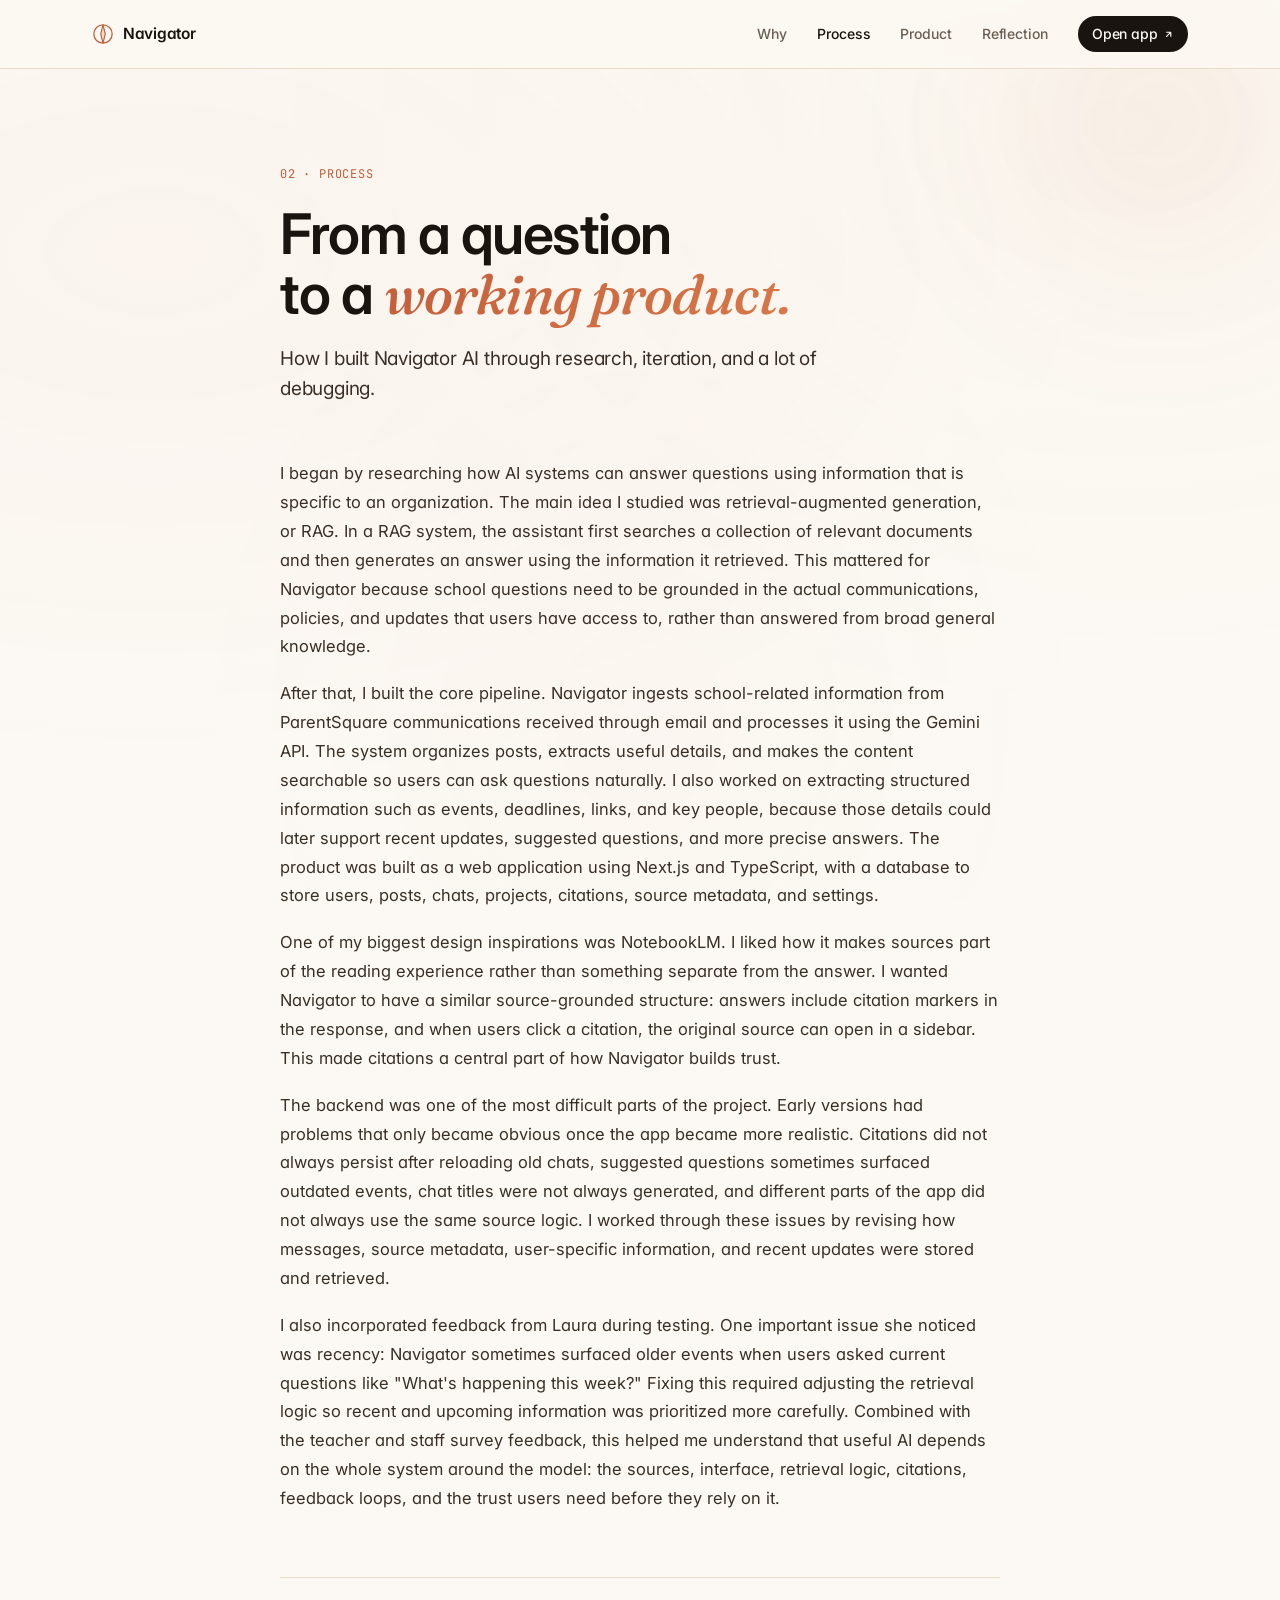
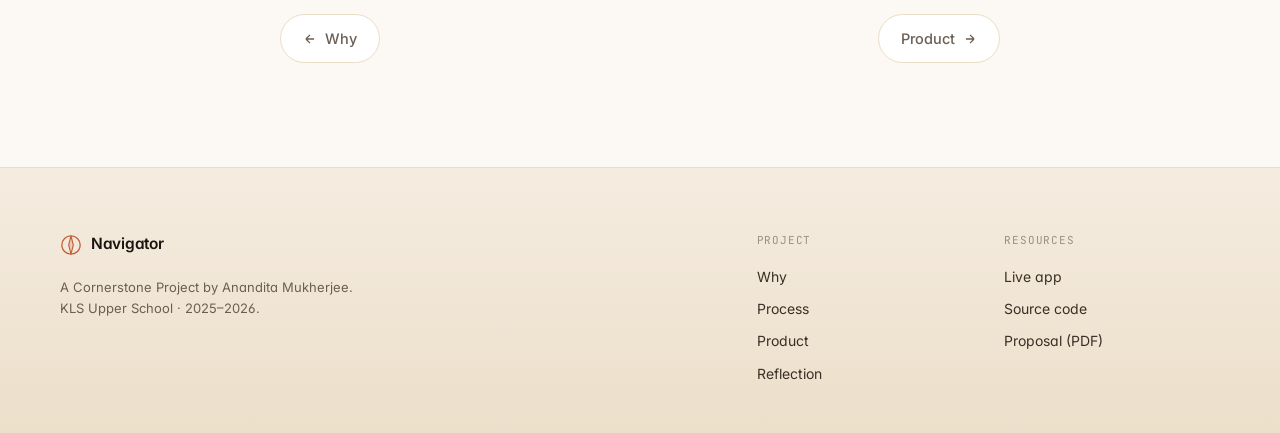
==== commit 0154c705: "Refined sienna palette, drifting gradient orbs, polished answer card" ====
--- a/process.html
+++ b/process.html
@@ -11,6 +11,7 @@
 </head>
 <body>
   <div class="paper-noise"></div>
+  <div class="gradient-orb gradient-orb-1"></div>
 
   <nav class="topnav">
     <div class="topnav-inner">
@@ -37,77 +38,26 @@
   <main class="article-main">
     <article class="article">
       <header class="article-header reveal">
-        <div class="article-eyebrow">02 · Process</div>
+        <div class="article-eyebrow">02 &middot; Process</div>
         <h1 class="article-title">From a question<br/>to a <em class="serif">working product.</em></h1>
         <p class="article-lede">How I built Navigator AI through research, iteration, and a lot of debugging.</p>
       </header>
 
       <section class="article-section reveal" style="--delay: 0.1s">
-        <h2><span class="phase-tag">Phase 01</span>Research and design</h2>
         <p>
-          [WRITE 400–500 WORDS TOTAL ACROSS THIS PAGE]
+          I began by researching how AI systems can answer questions using information that is specific to an organization. The main idea I studied was retrieval-augmented generation, or RAG. In a RAG system, the assistant first searches a collection of relevant documents and then generates an answer using the information it retrieved. This mattered for Navigator because school questions need to be grounded in the actual communications, policies, and updates that users have access to, rather than answered from broad general knowledge.
         </p>
         <p>
-          The first weeks were entirely about reading. I dug into how
-          retrieval-augmented generation works, why it matters, and how
-          modern AI applications combine semantic search with structured
-          data. I learned about embeddings, cosine similarity, and the
-          tradeoffs between dense vector search and traditional keyword
-          search.
+          After that, I built the core pipeline. Navigator ingests school-related information from ParentSquare communications received through email and processes it using the Gemini API. The system organizes posts, extracts useful details, and makes the content searchable so users can ask questions naturally. I also worked on extracting structured information such as events, deadlines, links, and key people, because those details could later support recent updates, suggested questions, and more precise answers. The product was built as a web application using Next.js and TypeScript, with a database to store users, posts, chats, projects, citations, source metadata, and settings.
         </p>
-      </section>
-
-      <section class="article-section reveal" style="--delay: 0.15s">
-        <h2><span class="phase-tag">Phase 02</span>Building the core pipeline</h2>
         <p>
-          Navigator runs on four parallel pipelines: ingestion, embedding and
-          entity extraction, retrieval and generation, and a background
-          maintenance layer that keeps data quality high over time.
+          One of my biggest design inspirations was NotebookLM. I liked how it makes sources part of the reading experience rather than something separate from the answer. I wanted Navigator to have a similar source-grounded structure: answers include citation markers in the response, and when users click a citation, the original source can open in a sidebar. This made citations a central part of how Navigator builds trust.
         </p>
-        <div class="code-block">
-          <div class="code-header">
-            <span class="code-dot"></span>
-            <span class="code-dot"></span>
-            <span class="code-dot"></span>
-            <span class="code-title">architecture</span>
-          </div>
-          <pre><code>Gmail API → Posts table → Embeddings + Entity Extraction
-                                        ↓
-                              Retrieval (four signals)
-                                        ↓
-                              Generation (Gemini)
-                                        ↓
-                              Cited answer</code></pre>
-        </div>
-      </section>
-
-      <section class="article-section reveal" style="--delay: 0.2s">
-        <h2><span class="phase-tag">Phase 03</span>Privacy and isolation</h2>
         <p>
-          The hardest engineering problem wasn't the AI. It was making sure
-          one user's data could never leak into another's experience. Every
-          read path — chat retrieval, the posts page, the digest, the
-          suggested questions, even the post count shown in the UI — joins
-          through a per-user visibility table. This is enforced at the
-          database level, not the UI.
+          The backend was one of the most difficult parts of the project. Early versions had problems that only became obvious once the app became more realistic. Citations did not always persist after reloading old chats, suggested questions sometimes surfaced outdated events, chat titles were not always generated, and different parts of the app did not always use the same source logic. I worked through these issues by revising how messages, source metadata, user-specific information, and recent updates were stored and retrieved.
         </p>
-      </section>
-
-      <section class="article-section reveal" style="--delay: 0.25s">
-        <h2><span class="phase-tag">Phase 04</span>Pilot and iteration</h2>
         <p>
-          [Talk about Laura Khanna piloting the app, the real bugs surfaced
-          by real use, and how the iteration loop unfolded.]
-        </p>
-      </section>
-
-      <section class="article-section reveal" style="--delay: 0.3s">
-        <h2>Challenges</h2>
-        <p>
-          [Pick two or three specific technical or design challenges. The
-          recency-bias issue. Hallucinated future dates on old posts. The
-          ordering bug in the upcoming-events injection. Be honest about
-          what didn't work the first time.]
+          I also incorporated feedback from Laura during testing. One important issue she noticed was recency: Navigator sometimes surfaced older events when users asked current questions like "What's happening this week?" Fixing this required adjusting the retrieval logic so recent and upcoming information was prioritized more carefully. Combined with the teacher and staff survey feedback, this helped me understand that useful AI depends on the whole system around the model: the sources, interface, retrieval logic, citations, feedback loops, and the trust users need before they rely on it.
         </p>
       </section>
 
@@ -134,7 +84,7 @@
           </svg>
           <span class="brand-text">Navigator</span>
         </a>
-        <p class="footer-tag">A Cornerstone Project by Anandita Mukherjee.<br/>KLS Upper School · 2025–2026.</p>
+        <p class="footer-tag">A Cornerstone Project by Anandita Mukherjee.<br/>KLS Upper School &middot; 2025&ndash;2026.</p>
       </div>
       <div class="footer-links">
         <div class="footer-col">
--- a/style.css
+++ b/style.css
@@ -1,17 +1,21 @@
 :root {
-  --paper: #faf7f2;
-  --paper-warm: #f4ede1;
-  --paper-deep: #ebe1cf;
-  --ink: #1c1612;
-  --ink-soft: #3a312a;
-  --ink-mute: #6e6358;
-  --ink-faint: #9a8f82;
-  --rule: #e5dbc8;
-  --sienna: #b85c38;
-  --sienna-deep: #9d4d2e;
-  --sienna-soft: #f4e0d3;
-  --sienna-glow: rgba(184, 92, 56, 0.14);
-  --max-w: 1140px;
+  --paper: #fcf9f4;
+  --paper-warm: #f5ece0;
+  --paper-deep: #ecdfca;
+  --ink: #1a1410;
+  --ink-soft: #3a2f26;
+  --ink-mute: #6b5f54;
+  --ink-faint: #9c907f;
+  --rule: #e8dcc6;
+  --rule-soft: #f0e6d3;
+  --sienna: #c25e3a;
+  --sienna-deep: #a44a2a;
+  --sienna-warm: #d97849;
+  --sienna-soft: #f7e3d4;
+  --sienna-tint: #fbf0e6;
+  --sienna-glow: rgba(194, 94, 58, 0.16);
+  --gold: #d4a554;
+  --max-w: 1160px;
   --max-w-article: 720px;
 }
 
@@ -37,27 +41,64 @@
   letter-spacing: -0.01em;
 }
 
-/* Paper texture */
+/* ─── BACKGROUND LAYERS ────────────────────────────────────────── */
 .paper-noise {
   position: fixed;
   inset: 0;
   pointer-events: none;
   z-index: 0;
+  opacity: 0.6;
+  background-image:
+    radial-gradient(at 12% 28%, rgba(194, 94, 58, 0.05) 0px, transparent 60%),
+    radial-gradient(at 88% 14%, rgba(212, 165, 84, 0.04) 0px, transparent 55%),
+    radial-gradient(at 50% 80%, rgba(194, 94, 58, 0.03) 0px, transparent 50%);
+}
+
+.gradient-orb {
+  position: fixed;
+  border-radius: 50%;
+  filter: blur(80px);
+  pointer-events: none;
+  z-index: 0;
   opacity: 0.5;
-  background-image:
-    radial-gradient(at 12% 28%, rgba(184, 92, 56, 0.04) 0px, transparent 60%),
-    radial-gradient(at 88% 14%, rgba(184, 92, 56, 0.025) 0px, transparent 55%),
-    radial-gradient(at 50% 80%, rgba(184, 92, 56, 0.02) 0px, transparent 50%);
-}
-
-/* Top navigation */
+}
+
+.gradient-orb-1 {
+  width: 480px;
+  height: 480px;
+  background: radial-gradient(circle, rgba(194, 94, 58, 0.16) 0%, transparent 70%);
+  top: -120px;
+  right: -120px;
+  animation: drift-1 22s ease-in-out infinite;
+}
+
+.gradient-orb-2 {
+  width: 520px;
+  height: 520px;
+  background: radial-gradient(circle, rgba(212, 165, 84, 0.12) 0%, transparent 70%);
+  top: 35%;
+  left: -180px;
+  animation: drift-2 28s ease-in-out infinite;
+}
+
+@keyframes drift-1 {
+  0%, 100% { transform: translate(0, 0) scale(1); }
+  50% { transform: translate(-30px, 40px) scale(1.08); }
+}
+
+@keyframes drift-2 {
+  0%, 100% { transform: translate(0, 0) scale(1); }
+  50% { transform: translate(40px, -30px) scale(0.94); }
+}
+
+/* ─── TOP NAVIGATION ──────────────────────────────────────────── */
 .topnav {
   position: sticky;
   top: 0;
   z-index: 50;
-  background: rgba(250, 247, 242, 0.82);
-  backdrop-filter: saturate(180%) blur(14px);
-  -webkit-backdrop-filter: saturate(180%) blur(14px);
+  background: rgba(252, 249, 244, 0.78);
+  backdrop-filter: saturate(180%) blur(16px);
+  -webkit-backdrop-filter: saturate(180%) blur(16px);
   border-bottom: 1px solid var(--rule);
 }
 
@@ -113,12 +154,13 @@
   background: var(--ink);
   padding: 7px 14px;
   border-radius: 999px;
-  transition: all 0.15s;
+  transition: all 0.2s;
 }
 
 .topnav-cta:hover {
   background: var(--sienna);
   color: var(--paper) !important;
+  transform: translateY(-1px);
 }
 
 main {
@@ -130,7 +172,7 @@
 .hero {
   max-width: var(--max-w);
   margin: 0 auto;
-  padding: 88px 32px 72px;
+  padding: 96px 32px 80px;
   display: grid;
   grid-template-columns: 1fr;
   gap: 64px;
@@ -140,7 +182,7 @@
   .hero {
     grid-template-columns: 1.05fr 1fr;
     align-items: center;
-    padding: 112px 32px 96px;
+    padding: 120px 32px 104px;
   }
 }
 
@@ -158,8 +200,8 @@
 
 .eyebrow-dot {
   display: inline-block;
-  width: 6px;
-  height: 6px;
+  width: 7px;
+  height: 7px;
   background: var(--sienna);
   border-radius: 50%;
   box-shadow: 0 0 0 4px var(--sienna-glow);
@@ -168,28 +210,31 @@
 
 @keyframes pulse {
   0%, 100% { box-shadow: 0 0 0 4px var(--sienna-glow); }
-  50% { box-shadow: 0 0 0 7px rgba(184, 92, 56, 0.06); }
+  50% { box-shadow: 0 0 0 8px rgba(194, 94, 58, 0.04); }
 }
 
 .hero-title {
   font-family: 'Inter', sans-serif;
-  font-size: clamp(40px, 5.6vw, 64px);
+  font-size: clamp(40px, 5.8vw, 68px);
   font-weight: 600;
-  letter-spacing: -1.8px;
-  line-height: 1.04;
-  color: var(--ink);
-  margin-bottom: 24px;
+  letter-spacing: -1.9px;
+  line-height: 1.02;
+  color: var(--ink);
+  margin-bottom: 26px;
 }
 
 .hero-title .serif {
   font-weight: 500;
   font-size: 1em;
   letter-spacing: -0.04em;
-  color: var(--sienna);
+  background: linear-gradient(135deg, var(--sienna) 0%, var(--sienna-warm) 100%);
+  -webkit-background-clip: text;
+  background-clip: text;
+  -webkit-text-fill-color: transparent;
 }
 
 .hero-lede {
-  font-size: 18.5px;
+  font-size: 19px;
   color: var(--ink-soft);
   line-height: 1.55;
   margin-bottom: 36px;
@@ -206,8 +251,8 @@
 .btn-primary {
   display: inline-flex;
   align-items: center;
-  gap: 7px;
-  padding: 13px 22px;
+  gap: 8px;
+  padding: 13px 24px;
   background: var(--ink);
   color: var(--paper);
   border-radius: 999px;
@@ -216,17 +261,19 @@
   font-weight: 500;
   letter-spacing: -0.1px;
   transition: all 0.2s;
+  box-shadow: 0 8px 24px -8px rgba(26, 20, 16, 0.4);
 }
 
 .btn-primary:hover {
   background: var(--sienna);
-  transform: translateY(-1px);
+  transform: translateY(-2px);
+  box-shadow: 0 12px 28px -8px rgba(194, 94, 58, 0.45);
 }
 
 .btn-ghost {
   display: inline-flex;
   align-items: center;
-  padding: 13px 22px;
+  padding: 13px 24px;
   border-radius: 999px;
   color: var(--ink);
   text-decoration: none;
@@ -234,29 +281,50 @@
   font-weight: 500;
   letter-spacing: -0.1px;
   border: 1px solid var(--rule);
-  background: rgba(255, 255, 255, 0.5);
-  transition: all 0.15s;
+  background: rgba(255, 255, 255, 0.6);
+  transition: all 0.18s;
 }
 
 .btn-ghost:hover {
   border-color: var(--ink);
   background: white;
-}
-
-/* ─── HERO ANSWER CARD ────────────────────────────────────────── */
+  transform: translateY(-2px);
+}
+
+/* ─── ANSWER CARD (the centerpiece) ────────────────────────────── */
 .hero-visual {
   position: relative;
+}
+
+.answer-card-wrap {
+  position: relative;
+}
+
+.answer-card-wrap::before {
+  content: '';
+  position: absolute;
+  inset: -20px;
+  background: radial-gradient(circle at 50% 50%, var(--sienna-glow) 0%, transparent 65%);
+  filter: blur(40px);
+  z-index: -1;
+  opacity: 0.7;
 }
 
 .answer-card {
   background: white;
   border: 1px solid var(--rule);
-  border-radius: 16px;
+  border-radius: 18px;
   overflow: hidden;
   box-shadow:
-    0 1px 0 rgba(255, 255, 255, 0.6) inset,
-    0 32px 64px -32px rgba(28, 22, 18, 0.18),
-    0 16px 32px -16px rgba(28, 22, 18, 0.08);
+    0 1px 0 rgba(255, 255, 255, 0.8) inset,
+    0 0 0 1px rgba(232, 220, 198, 0.4),
+    0 40px 80px -32px rgba(26, 20, 16, 0.22),
+    0 16px 32px -16px rgba(26, 20, 16, 0.08);
+  transition: transform 0.4s cubic-bezier(0.16, 1, 0.3, 1);
+}
+
+.answer-card:hover {
+  transform: translateY(-4px);
 }
 
 .answer-card-bar {
@@ -264,7 +332,7 @@
   align-items: center;
   justify-content: space-between;
   padding: 14px 18px;
-  background: var(--paper-warm);
+  background: linear-gradient(180deg, var(--paper-warm) 0%, #f0e3d0 100%);
   border-bottom: 1px solid var(--rule);
   font-size: 12px;
   font-family: 'JetBrains Mono', monospace;
@@ -276,6 +344,7 @@
   align-items: center;
   gap: 8px;
   color: var(--sienna);
+  font-weight: 500;
 }
 
 .bar-dot {
@@ -287,8 +356,8 @@
 }
 
 @keyframes pulse-sm {
-  0%, 100% { opacity: 1; }
-  50% { opacity: 0.5; }
+  0%, 100% { opacity: 1; box-shadow: 0 0 0 0 var(--sienna-glow); }
+  50% { opacity: 0.6; box-shadow: 0 0 0 4px transparent; }
 }
 
 .bar-meta {
@@ -296,56 +365,81 @@
   color: var(--ink-faint);
 }
 
+.bar-controls {
+  display: inline-flex;
+  gap: 5px;
+}
+
+.bar-control {
+  width: 9px;
+  height: 9px;
+  border-radius: 50%;
+  background: rgba(26, 20, 16, 0.12);
+}
+
 .answer-card-body {
-  padding: 22px;
+  padding: 24px;
 }
 
 .query-row {
   display: flex;
+  align-items: flex-start;
   gap: 14px;
-  padding-bottom: 16px;
-  margin-bottom: 16px;
-  border-bottom: 1px solid var(--rule);
-}
-
-.query-label, .response-label {
+  padding-bottom: 20px;
+  margin-bottom: 20px;
+  border-bottom: 1px solid var(--rule-soft);
+}
+
+.response-row {
+  display: flex;
+  align-items: flex-start;
+  gap: 14px;
+}
+
+.row-avatar {
   flex-shrink: 0;
-  width: 78px;
-  font-family: 'JetBrains Mono', monospace;
+  width: 28px;
+  height: 28px;
+  border-radius: 50%;
+  display: flex;
+  align-items: center;
+  justify-content: center;
   font-size: 11px;
-  text-transform: uppercase;
-  color: var(--ink-faint);
-  letter-spacing: 0.6px;
-  padding-top: 2px;
-}
-
-.response-label {
-  display: inline-flex;
-  align-items: center;
-  gap: 6px;
-  color: var(--sienna);
+  font-weight: 600;
+  letter-spacing: -0.3px;
+  margin-top: 1px;
+}
+
+.query-avatar {
+  background: linear-gradient(135deg, var(--ink) 0%, var(--ink-soft) 100%);
+  color: var(--paper);
+}
+
+.response-avatar {
+  background: linear-gradient(135deg, var(--sienna) 0%, var(--sienna-warm) 100%);
+  color: white;
 }
 
 .query-text {
   flex: 1;
+  font-size: 15px;
+  color: var(--ink);
+  font-weight: 500;
+  line-height: 1.5;
+  letter-spacing: -0.2px;
+  padding-top: 5px;
+}
+
+.response-content {
+  flex: 1;
+}
+
+.response-text {
   font-size: 14.5px;
-  color: var(--ink);
-  font-weight: 500;
-  line-height: 1.5;
-}
-
-.response-row {
-  display: flex;
-  gap: 14px;
-  margin-bottom: 18px;
-}
-
-.response-text {
-  flex: 1;
-  font-size: 14.5px;
-  color: var(--ink);
+  color: var(--ink-soft);
   line-height: 1.7;
   min-height: 130px;
+  letter-spacing: -0.1px;
 }
 
 .response-text::after {
@@ -374,11 +468,18 @@
   font-weight: 500;
   vertical-align: 1px;
   letter-spacing: 0.4px;
+  transition: all 0.15s;
+}
+
+.cite-pill:hover {
+  background: var(--sienna);
+  color: white;
 }
 
 .sources-row {
-  padding-top: 16px;
-  border-top: 1px solid var(--rule);
+  margin-top: 20px;
+  padding-top: 18px;
+  border-top: 1px solid var(--rule-soft);
   opacity: 0;
   transform: translateY(6px);
   transition: opacity 0.6s ease, transform 0.6s ease;
@@ -390,6 +491,9 @@
 }
 
 .sources-label {
+  display: inline-flex;
+  align-items: center;
+  gap: 6px;
   font-family: 'JetBrains Mono', monospace;
   font-size: 11px;
   text-transform: uppercase;
@@ -414,6 +518,14 @@
   border-radius: 999px;
   font-size: 12px;
   color: var(--ink-soft);
+  transition: all 0.15s;
+  cursor: default;
+}
+
+.source-chip:hover {
+  border-color: var(--sienna);
+  background: white;
+  transform: translateY(-1px);
 }
 
 .source-num {
@@ -426,7 +538,7 @@
   font-weight: 500;
 }
 
-/* ─── STRIP (stats) ──────────────────────────────────────────── */
+/* ─── STRIP (stats) ────────────────────────────────────────────── */
 .strip {
   border-top: 1px solid var(--rule);
   border-bottom: 1px solid var(--rule);
@@ -436,7 +548,7 @@
 .strip-inner {
   max-width: var(--max-w);
   margin: 0 auto;
-  padding: 36px 32px;
+  padding: 40px 32px;
   display: flex;
   align-items: center;
   justify-content: space-between;
@@ -449,16 +561,16 @@
   min-width: 180px;
   display: flex;
   align-items: baseline;
-  gap: 14px;
+  gap: 16px;
 }
 
 .strip-num {
   font-family: 'Fraunces', serif;
   font-style: italic;
   font-weight: 500;
-  font-size: 36px;
+  font-size: 40px;
   color: var(--sienna);
-  letter-spacing: -1px;
+  letter-spacing: -1.2px;
   line-height: 1;
 }
 
@@ -470,7 +582,7 @@
 
 .strip-divider {
   width: 1px;
-  height: 36px;
+  height: 40px;
   background: var(--rule);
   flex-shrink: 0;
 }
@@ -483,7 +595,7 @@
 .how {
   max-width: var(--max-w);
   margin: 0 auto;
-  padding: 100px 32px;
+  padding: 110px 32px;
 }
 
 .how-header {
@@ -501,15 +613,18 @@
 }
 
 .section-title {
-  font-size: clamp(30px, 4vw, 44px);
+  font-size: clamp(30px, 4vw, 46px);
   font-weight: 600;
-  letter-spacing: -1.1px;
+  letter-spacing: -1.2px;
   line-height: 1.1;
   color: var(--ink);
 }
 
 .section-title .serif {
-  color: var(--sienna);
+  background: linear-gradient(135deg, var(--sienna) 0%, var(--sienna-warm) 100%);
+  -webkit-background-clip: text;
+  background-clip: text;
+  -webkit-text-fill-color: transparent;
   font-weight: 500;
 }
 
@@ -522,7 +637,6 @@
 
 @media (min-width: 800px) {
   .how-grid {
-    grid-template-columns: repeat(4, 1fr) auto auto auto;
     grid-template-columns: 1fr auto 1fr auto 1fr auto 1fr;
     gap: 12px;
   }
@@ -533,13 +647,13 @@
   background: white;
   border: 1px solid var(--rule);
   border-radius: 14px;
-  transition: all 0.25s;
+  transition: all 0.3s cubic-bezier(0.16, 1, 0.3, 1);
 }
 
 .how-step:hover {
   border-color: var(--sienna);
-  transform: translateY(-3px);
-  box-shadow: 0 18px 36px -18px rgba(184, 92, 56, 0.18);
+  transform: translateY(-4px);
+  box-shadow: 0 24px 48px -24px rgba(194, 94, 58, 0.22);
 }
 
 .how-step-num {
@@ -552,6 +666,7 @@
   border-radius: 5px;
   letter-spacing: 0.6px;
   margin-bottom: 18px;
+  font-weight: 500;
 }
 
 .how-step h3 {
@@ -570,9 +685,6 @@
 
 .how-connector {
   display: none;
-  align-self: center;
-  color: var(--ink-faint);
-  font-size: 18px;
 }
 
 @media (min-width: 800px) {
@@ -585,38 +697,53 @@
   .how-connector::after {
     content: '→';
     color: var(--ink-faint);
+    font-size: 16px;
   }
 }
 
 /* ─── QUOTE SECTION ───────────────────────────────────────────── */
 .quote-section {
-  background: var(--paper-warm);
+  background: linear-gradient(180deg, var(--paper-warm) 0%, #f0e3d0 100%);
   border-top: 1px solid var(--rule);
   border-bottom: 1px solid var(--rule);
-  padding: 96px 32px;
+  padding: 104px 32px;
   text-align: center;
   position: relative;
+  overflow: hidden;
+}
+
+.quote-section::before {
+  content: '';
+  position: absolute;
+  top: 50%;
+  left: 50%;
+  width: 600px;
+  height: 600px;
+  background: radial-gradient(circle, var(--sienna-glow) 0%, transparent 60%);
+  filter: blur(80px);
+  transform: translate(-50%, -50%);
+  pointer-events: none;
 }
 
 .quote-inner {
-  max-width: 780px;
+  max-width: 820px;
   margin: 0 auto;
   position: relative;
 }
 
 .quote-mark {
-  font-size: 90px;
+  font-size: 100px;
   color: var(--sienna);
   line-height: 1;
-  height: 50px;
-  opacity: 0.6;
+  height: 55px;
+  opacity: 0.5;
 }
 
 .quote-section blockquote {
   font-family: 'Fraunces', serif;
   font-style: italic;
   font-weight: 400;
-  font-size: clamp(24px, 3.2vw, 34px);
+  font-size: clamp(24px, 3.4vw, 36px);
   line-height: 1.35;
   color: var(--ink);
   letter-spacing: -0.6px;
@@ -634,7 +761,7 @@
 .pages-section {
   max-width: var(--max-w);
   margin: 0 auto;
-  padding: 100px 32px;
+  padding: 110px 32px;
 }
 
 .pages-header {
@@ -650,13 +777,13 @@
 .page-card {
   display: flex;
   flex-direction: column;
-  padding: 28px 26px;
+  padding: 30px 28px;
   background: white;
   border: 1px solid var(--rule);
-  border-radius: 14px;
+  border-radius: 16px;
   text-decoration: none;
   color: inherit;
-  transition: all 0.25s;
+  transition: all 0.3s cubic-bezier(0.16, 1, 0.3, 1);
   position: relative;
   overflow: hidden;
 }
@@ -667,17 +794,31 @@
   inset: 0;
   background: linear-gradient(135deg, transparent 50%, var(--sienna-soft) 100%);
   opacity: 0;
-  transition: opacity 0.3s;
+  transition: opacity 0.4s;
   pointer-events: none;
+}
+
+.page-card::after {
+  content: '';
+  position: absolute;
+  top: 0;
+  left: 0;
+  right: 0;
+  height: 2px;
+  background: linear-gradient(90deg, var(--sienna), var(--sienna-warm));
+  transform: scaleX(0);
+  transform-origin: left;
+  transition: transform 0.4s cubic-bezier(0.16, 1, 0.3, 1);
 }
 
 .page-card:hover {
   border-color: var(--sienna);
-  transform: translateY(-3px);
-  box-shadow: 0 24px 48px -24px rgba(184, 92, 56, 0.22);
+  transform: translateY(-4px);
+  box-shadow: 0 28px 56px -24px rgba(194, 94, 58, 0.28);
 }
 
 .page-card:hover::before { opacity: 1; }
+.page-card:hover::after { transform: scaleX(1); }
 
 .page-card-top {
   position: relative;
@@ -688,7 +829,7 @@
   font-family: 'JetBrains Mono', monospace;
   font-size: 11px;
   color: var(--ink-faint);
-  margin-bottom: 16px;
+  margin-bottom: 18px;
   letter-spacing: 0.6px;
 }
 
@@ -728,18 +869,18 @@
 .page-card-arrow {
   font-size: 18px;
   color: var(--sienna);
-  transition: transform 0.2s;
+  transition: transform 0.25s cubic-bezier(0.16, 1, 0.3, 1);
 }
 
 .page-card:hover .page-card-arrow {
-  transform: translateX(5px);
+  transform: translateX(6px);
 }
 
 /* ─── ARTICLE PAGES ───────────────────────────────────────────── */
 .article-main {
   position: relative;
   z-index: 1;
-  padding: 88px 32px 96px;
+  padding: 96px 32px 104px;
 }
 
 .article {
@@ -759,16 +900,19 @@
 }
 
 .article-title {
-  font-size: clamp(36px, 5vw, 54px);
+  font-size: clamp(38px, 5vw, 56px);
   font-weight: 600;
-  letter-spacing: -1.4px;
-  line-height: 1.08;
+  letter-spacing: -1.5px;
+  line-height: 1.06;
   margin-bottom: 20px;
   color: var(--ink);
 }
 
 .article-title .serif {
-  color: var(--sienna);
+  background: linear-gradient(135deg, var(--sienna) 0%, var(--sienna-warm) 100%);
+  -webkit-background-clip: text;
+  background-clip: text;
+  -webkit-text-fill-color: transparent;
   font-weight: 500;
 }
 
@@ -788,28 +932,13 @@
   letter-spacing: -0.5px;
   margin-bottom: 18px;
   color: var(--ink);
-  display: flex;
-  align-items: baseline;
-  gap: 14px;
-  flex-wrap: wrap;
-}
-
-.phase-tag {
-  font-family: 'JetBrains Mono', monospace;
-  font-size: 11px;
-  color: var(--sienna);
-  background: var(--sienna-soft);
-  padding: 4px 9px;
-  border-radius: 5px;
-  letter-spacing: 0.6px;
-  font-weight: 500;
 }
 
 .article-section p {
   font-size: 16.5px;
   color: var(--ink-soft);
-  margin-bottom: 16px;
-  line-height: 1.7;
+  margin-bottom: 18px;
+  line-height: 1.75;
 }
 
 .article-section ul {
@@ -830,6 +959,20 @@
   padding: 28px 32px;
   border-radius: 0 14px 14px 0;
   margin-bottom: 48px;
+  position: relative;
+  overflow: hidden;
+}
+
+.callout::after {
+  content: '';
+  position: absolute;
+  top: 0;
+  right: 0;
+  width: 200px;
+  height: 200px;
+  background: radial-gradient(circle, var(--sienna-glow) 0%, transparent 70%);
+  filter: blur(40px);
+  pointer-events: none;
 }
 
 .callout-label {
@@ -839,6 +982,7 @@
   text-transform: uppercase;
   letter-spacing: 0.8px;
   margin-bottom: 12px;
+  position: relative;
 }
 
 .callout-text {
@@ -846,73 +990,7 @@
   line-height: 1.45;
   color: var(--ink);
   letter-spacing: -0.4px;
-}
-
-.code-block {
-  background: var(--ink);
-  border-radius: 12px;
-  margin: 28px 0;
-  overflow: hidden;
-  box-shadow: 0 16px 32px -16px rgba(28, 22, 18, 0.3);
-}
-
-.code-header {
-  display: flex;
-  align-items: center;
-  gap: 8px;
-  padding: 12px 18px;
-  background: #2a221c;
-  border-bottom: 1px solid #3a312a;
-}
-
-.code-dot {
-  width: 11px;
-  height: 11px;
-  border-radius: 50%;
-  background: #4a3f36;
-}
-
-.code-title {
-  margin-left: 12px;
-  font-family: 'JetBrains Mono', monospace;
-  font-size: 11.5px;
-  color: var(--ink-faint);
-  letter-spacing: 0.5px;
-}
-
-.code-block pre {
-  padding: 22px;
-  overflow-x: auto;
-}
-
-.code-block code {
-  font-family: 'JetBrains Mono', monospace;
-  font-size: 13px;
-  color: var(--paper-warm);
-  line-height: 1.7;
-}
-
-.figure {
-  margin: 32px 0;
-  border-radius: 14px;
-  overflow: hidden;
-  border: 1px solid var(--rule);
-  background: white;
-  box-shadow: 0 24px 48px -24px rgba(28, 22, 18, 0.14);
-}
-
-.figure img {
-  width: 100%;
-  display: block;
-}
-
-.figure figcaption {
-  padding: 14px 18px;
-  text-align: center;
-  font-size: 13px;
-  color: var(--ink-mute);
-  border-top: 1px solid var(--rule);
-  font-style: italic;
+  position: relative;
 }
 
 .tech-grid {
@@ -927,12 +1005,13 @@
   background: white;
   border: 1px solid var(--rule);
   border-radius: 12px;
-  transition: all 0.2s;
+  transition: all 0.25s cubic-bezier(0.16, 1, 0.3, 1);
 }
 
 .tech-item:hover {
   border-color: var(--sienna);
   transform: translateY(-2px);
+  box-shadow: 0 12px 24px -12px rgba(194, 94, 58, 0.18);
 }
 
 .tech-label {
@@ -956,13 +1035,31 @@
   padding: 36px;
   background: white;
   border: 1px solid var(--rule);
-  border-radius: 14px;
+  border-radius: 16px;
   display: flex;
   align-items: center;
   justify-content: space-between;
   gap: 24px;
   flex-wrap: wrap;
-  box-shadow: 0 24px 48px -24px rgba(28, 22, 18, 0.1);
+  box-shadow: 0 24px 48px -24px rgba(26, 20, 16, 0.12);
+  position: relative;
+  overflow: hidden;
+}
+
+.cta-block::before {
+  content: '';
+  position: absolute;
+  top: -100px;
+  right: -100px;
+  width: 300px;
+  height: 300px;
+  background: radial-gradient(circle, var(--sienna-glow) 0%, transparent 70%);
+  filter: blur(40px);
+  pointer-events: none;
+}
+
+.cta-content {
+  position: relative;
 }
 
 .cta-content h3 {
@@ -982,11 +1079,11 @@
   width: 100%;
   padding-bottom: 56.25%;
   margin: 32px 0 48px;
-  border-radius: 14px;
+  border-radius: 16px;
   overflow: hidden;
   background: var(--ink);
   border: 1px solid var(--rule);
-  box-shadow: 0 32px 64px -32px rgba(28, 22, 18, 0.3);
+  box-shadow: 0 32px 64px -32px rgba(26, 20, 16, 0.3);
 }
 
 .video-wrapper iframe {
@@ -1032,7 +1129,7 @@
   display: inline-flex;
   align-items: center;
   gap: 8px;
-  padding: 12px 20px;
+  padding: 12px 22px;
   border-radius: 999px;
   color: var(--ink-mute);
   text-decoration: none;
@@ -1041,12 +1138,13 @@
   letter-spacing: -0.1px;
   border: 1px solid var(--rule);
   background: white;
-  transition: all 0.18s;
+  transition: all 0.2s;
 }
 
 .article-nav-link:hover {
   color: var(--ink);
   border-color: var(--ink);
+  transform: translateY(-2px);
 }
 
 .article-nav-next { margin-left: auto; }
@@ -1056,7 +1154,7 @@
   border-top: 1px solid var(--rule);
   margin-top: 0;
   padding: 64px 32px 48px;
-  background: var(--paper-warm);
+  background: linear-gradient(180deg, var(--paper-warm) 0%, var(--paper-deep) 100%);
   position: relative;
   z-index: 1;
 }
@@ -1113,9 +1211,9 @@
 /* ─── REVEAL ──────────────────────────────────────────────────── */
 .reveal {
   opacity: 0;
-  transform: translateY(20px);
-  transition: opacity 0.8s cubic-bezier(0.16, 1, 0.3, 1),
-              transform 0.8s cubic-bezier(0.16, 1, 0.3, 1);
+  transform: translateY(24px);
+  transition: opacity 0.9s cubic-bezier(0.16, 1, 0.3, 1),
+              transform 0.9s cubic-bezier(0.16, 1, 0.3, 1);
   transition-delay: var(--delay, 0s);
 }
 
@@ -1131,12 +1229,9 @@
   .topnav-links a:not(.topnav-cta) { display: none; }
 
   .hero { padding: 64px 24px 56px; }
-  .how, .pages-section { padding: 72px 24px; }
-  .quote-section { padding: 72px 24px; }
+  .how, .pages-section { padding: 80px 24px; }
+  .quote-section { padding: 80px 24px; }
   .article-main { padding: 64px 24px 80px; }
 
-  .cta-block {
-    flex-direction: column;
-    align-items: flex-start;
-  }
-}
+  .cta-block { flex-direction: column; align-items: flex-start; }
+}
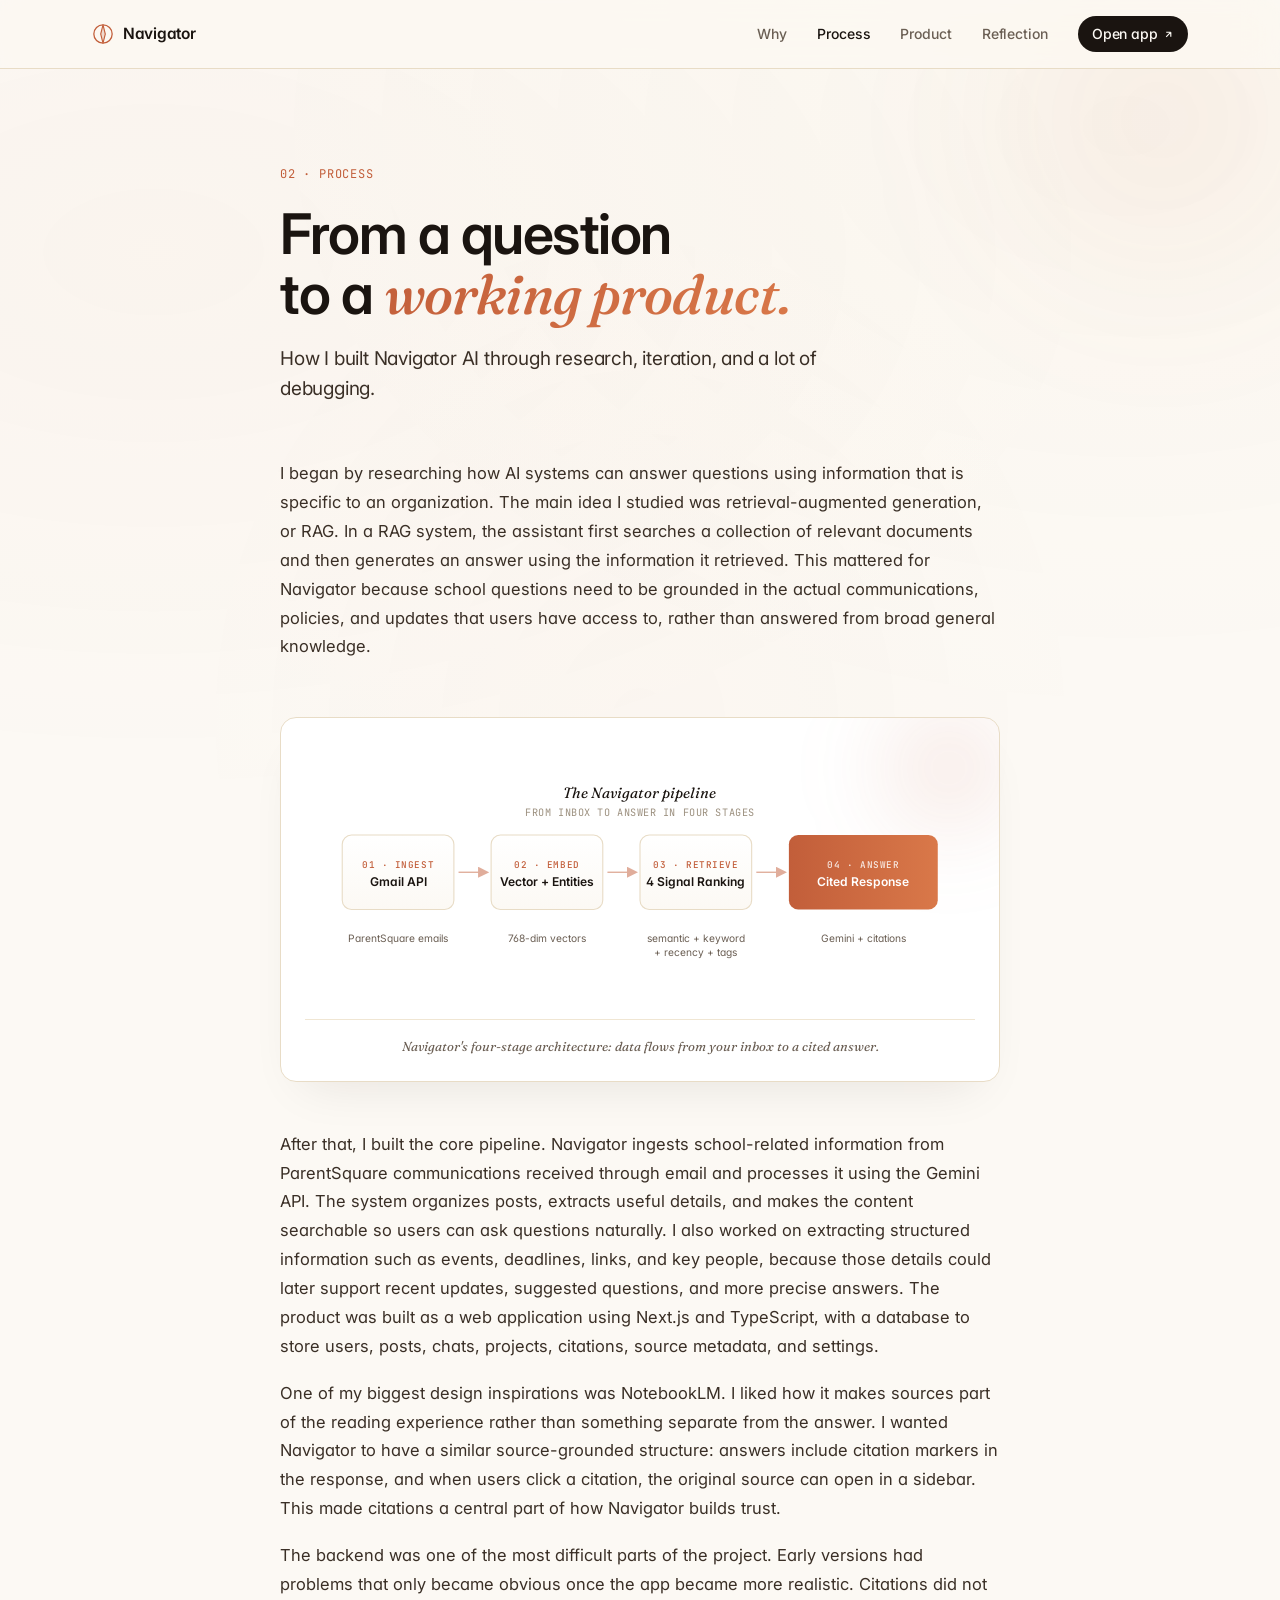
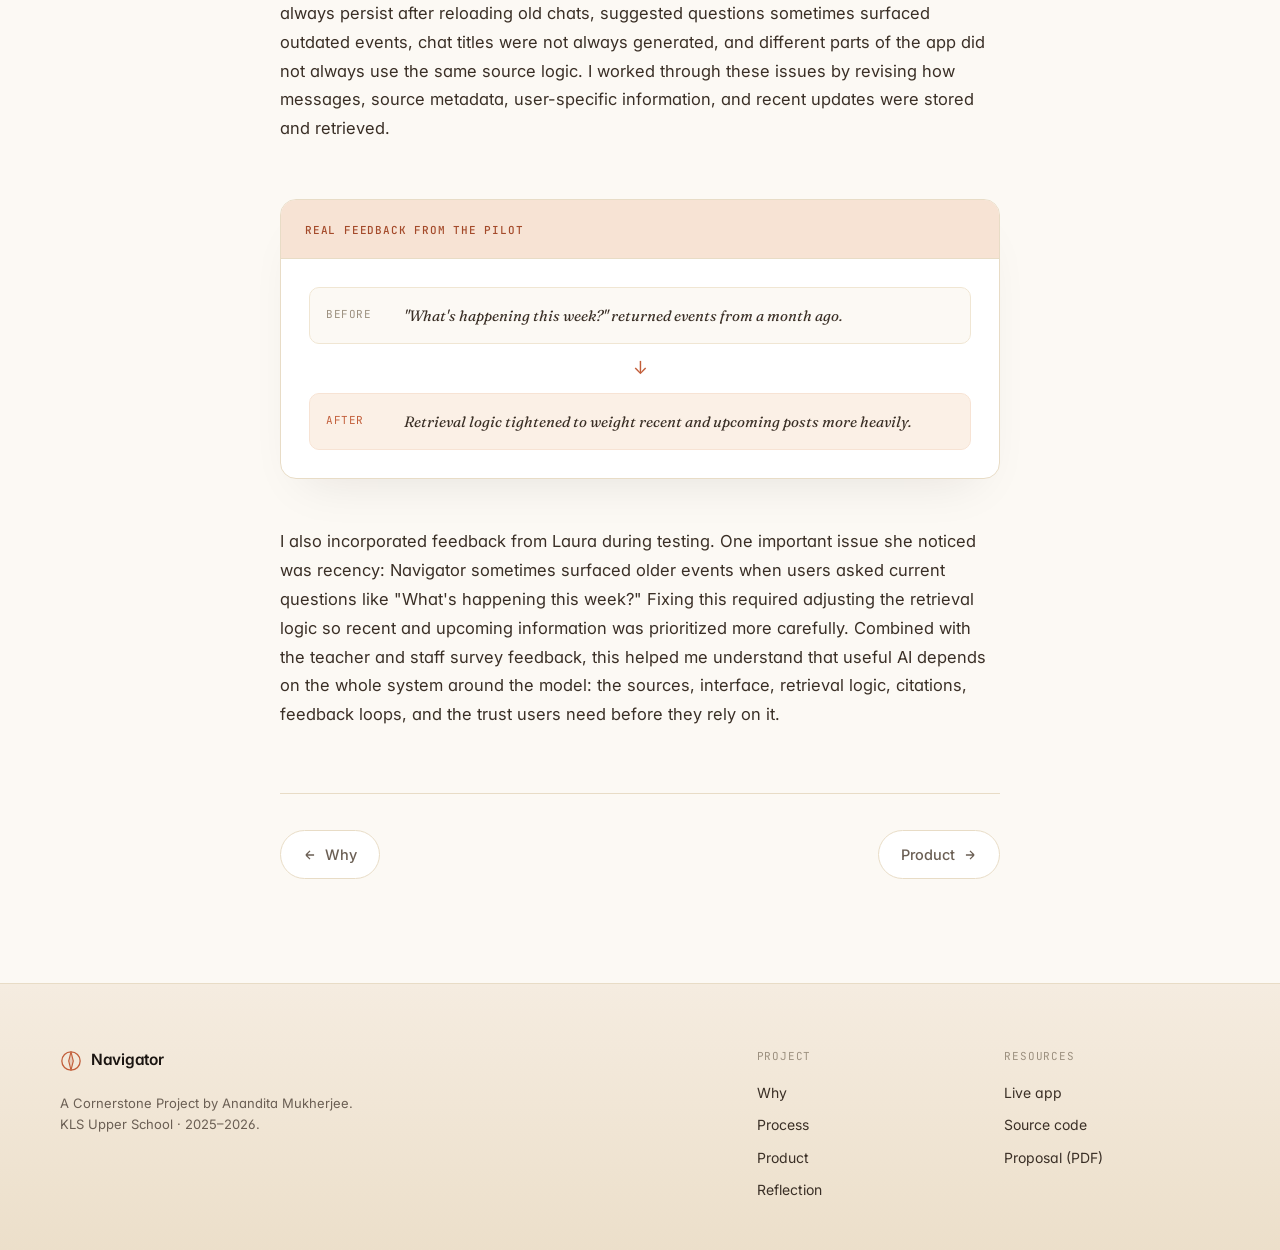
==== commit 1aefb9e3: "Hero remake; SVG illustrations on article pages; iteration card; feature mockups" ====
--- a/process.html
+++ b/process.html
@@ -47,6 +47,67 @@
         <p>
           I began by researching how AI systems can answer questions using information that is specific to an organization. The main idea I studied was retrieval-augmented generation, or RAG. In a RAG system, the assistant first searches a collection of relevant documents and then generates an answer using the information it retrieved. This mattered for Navigator because school questions need to be grounded in the actual communications, policies, and updates that users have access to, rather than answered from broad general knowledge.
         </p>
+      </section>
+
+      <!-- Architecture Diagram -->
+      <figure class="illustration reveal" style="--delay: 0.12s">
+        <svg viewBox="0 0 720 280" xmlns="http://www.w3.org/2000/svg" class="illustration-svg">
+          <defs>
+            <linearGradient id="archGrad" x1="0%" y1="0%" x2="0%" y2="100%">
+              <stop offset="0%" stop-color="#ffffff"/>
+              <stop offset="100%" stop-color="#fcf9f4"/>
+            </linearGradient>
+            <linearGradient id="archAccent" x1="0%" y1="0%" x2="100%" y2="0%">
+              <stop offset="0%" stop-color="#c25e3a"/>
+              <stop offset="100%" stop-color="#d97849"/>
+            </linearGradient>
+          </defs>
+          <!-- Boxes -->
+          <g>
+            <rect x="40" y="100" width="120" height="80" rx="10" fill="url(#archGrad)" stroke="#e8dcc6" stroke-width="1.2"/>
+            <text x="100" y="135" text-anchor="middle" font-family="JetBrains Mono, monospace" font-size="10" fill="#c25e3a" font-weight="500" letter-spacing="0.6">01 · INGEST</text>
+            <text x="100" y="155" text-anchor="middle" font-family="Inter, sans-serif" font-size="13" fill="#1a1410" font-weight="600">Gmail API</text>
+          </g>
+          <g>
+            <rect x="200" y="100" width="120" height="80" rx="10" fill="url(#archGrad)" stroke="#e8dcc6" stroke-width="1.2"/>
+            <text x="260" y="135" text-anchor="middle" font-family="JetBrains Mono, monospace" font-size="10" fill="#c25e3a" font-weight="500" letter-spacing="0.6">02 · EMBED</text>
+            <text x="260" y="155" text-anchor="middle" font-family="Inter, sans-serif" font-size="13" fill="#1a1410" font-weight="600">Vector + Entities</text>
+          </g>
+          <g>
+            <rect x="360" y="100" width="120" height="80" rx="10" fill="url(#archGrad)" stroke="#e8dcc6" stroke-width="1.2"/>
+            <text x="420" y="135" text-anchor="middle" font-family="JetBrains Mono, monospace" font-size="10" fill="#c25e3a" font-weight="500" letter-spacing="0.6">03 · RETRIEVE</text>
+            <text x="420" y="155" text-anchor="middle" font-family="Inter, sans-serif" font-size="13" fill="#1a1410" font-weight="600">4 Signal Ranking</text>
+          </g>
+          <g>
+            <rect x="520" y="100" width="160" height="80" rx="10" fill="url(#archAccent)"/>
+            <text x="600" y="135" text-anchor="middle" font-family="JetBrains Mono, monospace" font-size="10" fill="white" font-weight="500" letter-spacing="0.6" opacity="0.85">04 · ANSWER</text>
+            <text x="600" y="155" text-anchor="middle" font-family="Inter, sans-serif" font-size="13" fill="white" font-weight="600">Cited Response</text>
+          </g>
+          <!-- Arrows -->
+          <g stroke="#c25e3a" stroke-width="1.5" fill="none" opacity="0.5">
+            <path d="M 165 140 L 195 140" marker-end="url(#arrow)"/>
+            <path d="M 325 140 L 355 140" marker-end="url(#arrow)"/>
+            <path d="M 485 140 L 515 140" marker-end="url(#arrow)"/>
+          </g>
+          <defs>
+            <marker id="arrow" markerWidth="8" markerHeight="8" refX="6" refY="4" orient="auto">
+              <path d="M0,0 L8,4 L0,8 z" fill="#c25e3a"/>
+            </marker>
+          </defs>
+          <!-- Labels above -->
+          <text x="360" y="60" text-anchor="middle" font-family="Fraunces, serif" font-style="italic" font-size="16" fill="#1a1410">The Navigator pipeline</text>
+          <text x="360" y="80" text-anchor="middle" font-family="JetBrains Mono, monospace" font-size="11" fill="#9c907f" letter-spacing="0.6">FROM INBOX TO ANSWER IN FOUR STAGES</text>
+          <!-- Bottom annotations -->
+          <text x="100" y="215" text-anchor="middle" font-family="Inter, sans-serif" font-size="11" fill="#6b5f54">ParentSquare emails</text>
+          <text x="260" y="215" text-anchor="middle" font-family="Inter, sans-serif" font-size="11" fill="#6b5f54">768-dim vectors</text>
+          <text x="420" y="215" text-anchor="middle" font-family="Inter, sans-serif" font-size="11" fill="#6b5f54">semantic + keyword</text>
+          <text x="420" y="230" text-anchor="middle" font-family="Inter, sans-serif" font-size="11" fill="#6b5f54">+ recency + tags</text>
+          <text x="600" y="215" text-anchor="middle" font-family="Inter, sans-serif" font-size="11" fill="#6b5f54">Gemini + citations</text>
+        </svg>
+        <figcaption>Navigator's four-stage architecture: data flows from your inbox to a cited answer.</figcaption>
+      </figure>
+
+      <section class="article-section reveal" style="--delay: 0.15s">
         <p>
           After that, I built the core pipeline. Navigator ingests school-related information from ParentSquare communications received through email and processes it using the Gemini API. The system organizes posts, extracts useful details, and makes the content searchable so users can ask questions naturally. I also worked on extracting structured information such as events, deadlines, links, and key people, because those details could later support recent updates, suggested questions, and more precise answers. The product was built as a web application using Next.js and TypeScript, with a database to store users, posts, chats, projects, citations, source metadata, and settings.
         </p>
@@ -56,6 +117,27 @@
         <p>
           The backend was one of the most difficult parts of the project. Early versions had problems that only became obvious once the app became more realistic. Citations did not always persist after reloading old chats, suggested questions sometimes surfaced outdated events, chat titles were not always generated, and different parts of the app did not always use the same source logic. I worked through these issues by revising how messages, source metadata, user-specific information, and recent updates were stored and retrieved.
         </p>
+      </section>
+
+      <!-- Bug Card / Iteration Card -->
+      <div class="iteration-card reveal" style="--delay: 0.2s">
+        <div class="iteration-header">
+          <span class="iteration-badge">Real feedback from the pilot</span>
+        </div>
+        <div class="iteration-body">
+          <div class="iteration-row">
+            <div class="iteration-label">Before</div>
+            <div class="iteration-text">"What's happening this week?" returned events from a month ago.</div>
+          </div>
+          <div class="iteration-arrow">↓</div>
+          <div class="iteration-row iteration-after">
+            <div class="iteration-label">After</div>
+            <div class="iteration-text">Retrieval logic tightened to weight recent and upcoming posts more heavily.</div>
+          </div>
+        </div>
+      </div>
+
+      <section class="article-section reveal" style="--delay: 0.25s">
         <p>
           I also incorporated feedback from Laura during testing. One important issue she noticed was recency: Navigator sometimes surfaced older events when users asked current questions like "What's happening this week?" Fixing this required adjusting the retrieval logic so recent and upcoming information was prioritized more carefully. Combined with the teacher and staff survey feedback, this helped me understand that useful AI depends on the whole system around the model: the sources, interface, retrieval logic, citations, feedback loops, and the trust users need before they rely on it.
         </p>
@@ -98,7 +180,7 @@
           <div class="footer-col-label">Resources</div>
           <a href="https://navigator-ai-production.up.railway.app/" target="_blank" rel="noopener">Live app</a>
           <a href="https://github.com/MAnandita/navigator-ai" target="_blank" rel="noopener">Source code</a>
-          <a href="assets/proposal.pdf">Proposal (PDF)</a>
+          <a href="assets/cornerstone-proposal.pdf">Proposal (PDF)</a>
         </div>
       </div>
     </div>
--- a/style.css
+++ b/style.css
@@ -41,13 +41,9 @@
   letter-spacing: -0.01em;
 }
 
-/* ─── BACKGROUND LAYERS ────────────────────────────────────────── */
+/* Background layers */
 .paper-noise {
-  position: fixed;
-  inset: 0;
-  pointer-events: none;
-  z-index: 0;
-  opacity: 0.6;
+  position: fixed; inset: 0; pointer-events: none; z-index: 0; opacity: 0.6;
   background-image:
     radial-gradient(at 12% 28%, rgba(194, 94, 58, 0.05) 0px, transparent 60%),
     radial-gradient(at 88% 14%, rgba(212, 165, 84, 0.04) 0px, transparent 55%),
@@ -55,29 +51,21 @@
 }
 
 .gradient-orb {
-  position: fixed;
-  border-radius: 50%;
-  filter: blur(80px);
-  pointer-events: none;
-  z-index: 0;
-  opacity: 0.5;
+  position: fixed; border-radius: 50%; filter: blur(80px);
+  pointer-events: none; z-index: 0; opacity: 0.5;
 }
 
 .gradient-orb-1 {
-  width: 480px;
-  height: 480px;
+  width: 480px; height: 480px;
   background: radial-gradient(circle, rgba(194, 94, 58, 0.16) 0%, transparent 70%);
-  top: -120px;
-  right: -120px;
+  top: -120px; right: -120px;
   animation: drift-1 22s ease-in-out infinite;
 }
 
 .gradient-orb-2 {
-  width: 520px;
-  height: 520px;
+  width: 520px; height: 520px;
   background: radial-gradient(circle, rgba(212, 165, 84, 0.12) 0%, transparent 70%);
-  top: 35%;
-  left: -180px;
+  top: 35%; left: -180px;
   animation: drift-2 28s ease-in-out infinite;
 }
 
@@ -91,11 +79,9 @@
   50% { transform: translate(40px, -30px) scale(0.94); }
 }
 
-/* ─── TOP NAVIGATION ──────────────────────────────────────────── */
+/* Top navigation */
 .topnav {
-  position: sticky;
-  top: 0;
-  z-index: 50;
+  position: sticky; top: 0; z-index: 50;
   background: rgba(252, 249, 244, 0.78);
   backdrop-filter: saturate(180%) blur(16px);
   -webkit-backdrop-filter: saturate(180%) blur(16px);
@@ -103,108 +89,63 @@
 }
 
 .topnav-inner {
-  max-width: var(--max-w);
-  margin: 0 auto;
-  padding: 16px 32px;
-  display: flex;
-  align-items: center;
-  justify-content: space-between;
-  gap: 24px;
+  max-width: var(--max-w); margin: 0 auto; padding: 16px 32px;
+  display: flex; align-items: center; justify-content: space-between; gap: 24px;
 }
 
 .brand {
-  display: inline-flex;
-  align-items: center;
-  gap: 9px;
-  text-decoration: none;
-  color: var(--ink);
-  font-weight: 600;
-  font-size: 15.5px;
-  letter-spacing: -0.3px;
-}
-
-.brand-mark {
-  color: var(--sienna);
-  flex-shrink: 0;
-}
-
-.topnav-links {
-  display: flex;
-  align-items: center;
-  gap: 30px;
-}
+  display: inline-flex; align-items: center; gap: 9px;
+  text-decoration: none; color: var(--ink); font-weight: 600;
+  font-size: 15.5px; letter-spacing: -0.3px;
+}
+
+.brand-mark { color: var(--sienna); flex-shrink: 0; }
+
+.topnav-links { display: flex; align-items: center; gap: 30px; }
 
 .topnav-links a {
-  color: var(--ink-mute);
-  text-decoration: none;
-  font-size: 14px;
-  font-weight: 500;
-  transition: color 0.15s;
-  letter-spacing: -0.1px;
+  color: var(--ink-mute); text-decoration: none; font-size: 14px;
+  font-weight: 500; transition: color 0.15s; letter-spacing: -0.1px;
 }
 
 .topnav-links a:hover { color: var(--ink); }
 .topnav-links a.active { color: var(--ink); }
 
 .topnav-cta {
-  display: inline-flex !important;
-  align-items: center;
-  gap: 5px;
-  color: var(--paper) !important;
-  background: var(--ink);
-  padding: 7px 14px;
-  border-radius: 999px;
-  transition: all 0.2s;
+  display: inline-flex !important; align-items: center; gap: 5px;
+  color: var(--paper) !important; background: var(--ink);
+  padding: 7px 14px; border-radius: 999px; transition: all 0.2s;
 }
 
 .topnav-cta:hover {
-  background: var(--sienna);
-  color: var(--paper) !important;
-  transform: translateY(-1px);
-}
-
-main {
-  position: relative;
-  z-index: 1;
-}
-
-/* ─── HERO ─────────────────────────────────────────────────────── */
+  background: var(--sienna); color: var(--paper) !important; transform: translateY(-1px);
+}
+
+main { position: relative; z-index: 1; }
+
+/* Hero */
 .hero {
-  max-width: var(--max-w);
-  margin: 0 auto;
-  padding: 96px 32px 80px;
-  display: grid;
-  grid-template-columns: 1fr;
-  gap: 64px;
+  max-width: var(--max-w); margin: 0 auto; padding: 96px 32px 80px;
+  display: grid; grid-template-columns: 1fr; gap: 64px;
 }
 
 @media (min-width: 980px) {
   .hero {
-    grid-template-columns: 1.05fr 1fr;
-    align-items: center;
+    grid-template-columns: 1.05fr 1fr; align-items: center;
     padding: 120px 32px 104px;
   }
 }
 
 .hero-eyebrow {
-  display: inline-flex;
-  align-items: center;
-  gap: 9px;
-  font-family: 'JetBrains Mono', monospace;
-  font-size: 12px;
-  color: var(--sienna);
-  letter-spacing: 0.4px;
-  margin-bottom: 28px;
+  display: inline-flex; align-items: center; gap: 9px;
+  font-family: 'JetBrains Mono', monospace; font-size: 12px;
+  color: var(--sienna); letter-spacing: 0.4px; margin-bottom: 28px;
   text-transform: uppercase;
 }
 
 .eyebrow-dot {
-  display: inline-block;
-  width: 7px;
-  height: 7px;
-  background: var(--sienna);
-  border-radius: 50%;
-  box-shadow: 0 0 0 4px var(--sienna-glow);
+  display: inline-block; width: 7px; height: 7px; background: var(--sienna);
+  border-radius: 50%; box-shadow: 0 0 0 4px var(--sienna-glow);
   animation: pulse 2.4s ease-in-out infinite;
 }
 
@@ -216,104 +157,59 @@
 .hero-title {
   font-family: 'Inter', sans-serif;
   font-size: clamp(40px, 5.8vw, 68px);
-  font-weight: 600;
-  letter-spacing: -1.9px;
-  line-height: 1.02;
-  color: var(--ink);
-  margin-bottom: 26px;
+  font-weight: 600; letter-spacing: -1.9px; line-height: 1.02;
+  color: var(--ink); margin-bottom: 26px;
 }
 
 .hero-title .serif {
-  font-weight: 500;
-  font-size: 1em;
-  letter-spacing: -0.04em;
+  font-weight: 500; font-size: 1em; letter-spacing: -0.04em;
   background: linear-gradient(135deg, var(--sienna) 0%, var(--sienna-warm) 100%);
-  -webkit-background-clip: text;
-  background-clip: text;
-  -webkit-text-fill-color: transparent;
+  -webkit-background-clip: text; background-clip: text; -webkit-text-fill-color: transparent;
 }
 
 .hero-lede {
-  font-size: 19px;
-  color: var(--ink-soft);
-  line-height: 1.55;
-  margin-bottom: 36px;
-  max-width: 520px;
-  letter-spacing: -0.2px;
-}
-
-.hero-cta {
-  display: flex;
-  gap: 12px;
-  flex-wrap: wrap;
-}
+  font-size: 19px; color: var(--ink-soft); line-height: 1.55;
+  margin-bottom: 36px; max-width: 520px; letter-spacing: -0.2px;
+}
+
+.hero-cta { display: flex; gap: 12px; flex-wrap: wrap; }
 
 .btn-primary {
-  display: inline-flex;
-  align-items: center;
-  gap: 8px;
-  padding: 13px 24px;
-  background: var(--ink);
-  color: var(--paper);
-  border-radius: 999px;
-  text-decoration: none;
-  font-size: 14.5px;
-  font-weight: 500;
-  letter-spacing: -0.1px;
-  transition: all 0.2s;
-  box-shadow: 0 8px 24px -8px rgba(26, 20, 16, 0.4);
+  display: inline-flex; align-items: center; gap: 8px;
+  padding: 13px 24px; background: var(--ink); color: var(--paper);
+  border-radius: 999px; text-decoration: none;
+  font-size: 14.5px; font-weight: 500; letter-spacing: -0.1px;
+  transition: all 0.2s; box-shadow: 0 8px 24px -8px rgba(26, 20, 16, 0.4);
 }
 
 .btn-primary:hover {
-  background: var(--sienna);
-  transform: translateY(-2px);
+  background: var(--sienna); transform: translateY(-2px);
   box-shadow: 0 12px 28px -8px rgba(194, 94, 58, 0.45);
 }
 
 .btn-ghost {
-  display: inline-flex;
-  align-items: center;
-  padding: 13px 24px;
-  border-radius: 999px;
-  color: var(--ink);
-  text-decoration: none;
-  font-size: 14.5px;
-  font-weight: 500;
-  letter-spacing: -0.1px;
-  border: 1px solid var(--rule);
-  background: rgba(255, 255, 255, 0.6);
+  display: inline-flex; align-items: center; padding: 13px 24px;
+  border-radius: 999px; color: var(--ink); text-decoration: none;
+  font-size: 14.5px; font-weight: 500; letter-spacing: -0.1px;
+  border: 1px solid var(--rule); background: rgba(255, 255, 255, 0.6);
   transition: all 0.18s;
 }
 
 .btn-ghost:hover {
-  border-color: var(--ink);
-  background: white;
-  transform: translateY(-2px);
-}
-
-/* ─── ANSWER CARD (the centerpiece) ────────────────────────────── */
-.hero-visual {
-  position: relative;
-}
-
-.answer-card-wrap {
-  position: relative;
-}
-
+  border-color: var(--ink); background: white; transform: translateY(-2px);
+}
+
+/* Answer card */
+.hero-visual { position: relative; }
+.answer-card-wrap { position: relative; }
 .answer-card-wrap::before {
-  content: '';
-  position: absolute;
-  inset: -20px;
+  content: ''; position: absolute; inset: -20px;
   background: radial-gradient(circle at 50% 50%, var(--sienna-glow) 0%, transparent 65%);
-  filter: blur(40px);
-  z-index: -1;
-  opacity: 0.7;
+  filter: blur(40px); z-index: -1; opacity: 0.7;
 }
 
 .answer-card {
-  background: white;
-  border: 1px solid var(--rule);
-  border-radius: 18px;
+  background: white; border: 1px solid var(--rule); border-radius: 18px;
   overflow: hidden;
   box-shadow:
     0 1px 0 rgba(255, 255, 255, 0.8) inset,
@@ -323,35 +219,20 @@
   transition: transform 0.4s cubic-bezier(0.16, 1, 0.3, 1);
 }
 
-.answer-card:hover {
-  transform: translateY(-4px);
-}
+.answer-card:hover { transform: translateY(-4px); }
 
 .answer-card-bar {
-  display: flex;
-  align-items: center;
-  justify-content: space-between;
+  display: flex; align-items: center; justify-content: space-between;
   padding: 14px 18px;
   background: linear-gradient(180deg, var(--paper-warm) 0%, #f0e3d0 100%);
   border-bottom: 1px solid var(--rule);
-  font-size: 12px;
-  font-family: 'JetBrains Mono', monospace;
-  color: var(--ink-mute);
-}
-
-.bar-label {
-  display: inline-flex;
-  align-items: center;
-  gap: 8px;
-  color: var(--sienna);
-  font-weight: 500;
-}
+  font-size: 12px; font-family: 'JetBrains Mono', monospace; color: var(--ink-mute);
+}
+
+.bar-label { display: inline-flex; align-items: center; gap: 8px; color: var(--sienna); font-weight: 500; }
 
 .bar-dot {
-  width: 7px;
-  height: 7px;
-  background: var(--sienna);
-  border-radius: 50%;
+  width: 7px; height: 7px; background: var(--sienna); border-radius: 50%;
   animation: pulse-sm 1.8s ease-in-out infinite;
 }
 
@@ -360,93 +241,43 @@
   50% { opacity: 0.6; box-shadow: 0 0 0 4px transparent; }
 }
 
-.bar-meta {
-  font-size: 11px;
-  color: var(--ink-faint);
-}
-
-.bar-controls {
-  display: inline-flex;
-  gap: 5px;
-}
-
-.bar-control {
-  width: 9px;
-  height: 9px;
-  border-radius: 50%;
-  background: rgba(26, 20, 16, 0.12);
-}
-
-.answer-card-body {
-  padding: 24px;
-}
+.bar-meta { font-size: 11px; color: var(--ink-faint); }
+.bar-controls { display: inline-flex; gap: 5px; }
+.bar-control { width: 9px; height: 9px; border-radius: 50%; background: rgba(26, 20, 16, 0.12); }
+
+.answer-card-body { padding: 24px; }
 
 .query-row {
-  display: flex;
-  align-items: flex-start;
-  gap: 14px;
-  padding-bottom: 20px;
-  margin-bottom: 20px;
+  display: flex; align-items: flex-start; gap: 14px;
+  padding-bottom: 20px; margin-bottom: 20px;
   border-bottom: 1px solid var(--rule-soft);
 }
 
-.response-row {
-  display: flex;
-  align-items: flex-start;
-  gap: 14px;
-}
+.response-row { display: flex; align-items: flex-start; gap: 14px; }
 
 .row-avatar {
-  flex-shrink: 0;
-  width: 28px;
-  height: 28px;
-  border-radius: 50%;
-  display: flex;
-  align-items: center;
-  justify-content: center;
-  font-size: 11px;
-  font-weight: 600;
-  letter-spacing: -0.3px;
-  margin-top: 1px;
-}
-
-.query-avatar {
-  background: linear-gradient(135deg, var(--ink) 0%, var(--ink-soft) 100%);
-  color: var(--paper);
-}
-
-.response-avatar {
-  background: linear-gradient(135deg, var(--sienna) 0%, var(--sienna-warm) 100%);
-  color: white;
-}
+  flex-shrink: 0; width: 28px; height: 28px; border-radius: 50%;
+  display: flex; align-items: center; justify-content: center;
+  font-size: 11px; font-weight: 600; letter-spacing: -0.3px; margin-top: 1px;
+}
+
+.query-avatar { background: linear-gradient(135deg, var(--ink) 0%, var(--ink-soft) 100%); color: var(--paper); }
+.response-avatar { background: linear-gradient(135deg, var(--sienna) 0%, var(--sienna-warm) 100%); color: white; }
 
 .query-text {
-  flex: 1;
-  font-size: 15px;
-  color: var(--ink);
-  font-weight: 500;
-  line-height: 1.5;
-  letter-spacing: -0.2px;
-  padding-top: 5px;
-}
-
-.response-content {
-  flex: 1;
-}
+  flex: 1; font-size: 15px; color: var(--ink); font-weight: 500;
+  line-height: 1.5; letter-spacing: -0.2px; padding-top: 5px;
+}
+
+.response-content { flex: 1; }
 
 .response-text {
-  font-size: 14.5px;
-  color: var(--ink-soft);
-  line-height: 1.7;
-  min-height: 130px;
-  letter-spacing: -0.1px;
+  font-size: 14.5px; color: var(--ink-soft); line-height: 1.7;
+  min-height: 130px; letter-spacing: -0.1px;
 }
 
 .response-text::after {
-  content: '▍';
-  color: var(--sienna);
-  animation: blink 1s infinite;
-  margin-left: 1px;
+  content: '▍'; color: var(--sienna); animation: blink 1s infinite; margin-left: 1px;
 }
 
 .response-text.done::after { display: none; }
@@ -457,540 +288,570 @@
 }
 
 .cite-pill {
+  display: inline-block; font-size: 10px; padding: 1px 6px; margin: 0 1px;
+  background: var(--sienna-soft); color: var(--sienna-deep); border-radius: 4px;
+  font-family: 'JetBrains Mono', monospace; font-weight: 500;
+  vertical-align: 1px; letter-spacing: 0.4px; transition: all 0.15s;
+}
+
+.cite-pill:hover { background: var(--sienna); color: white; }
+
+.sources-row {
+  margin-top: 20px; padding-top: 18px; border-top: 1px solid var(--rule-soft);
+  opacity: 0; transform: translateY(6px);
+  transition: opacity 0.6s ease, transform 0.6s ease;
+}
+
+.sources-row.visible { opacity: 1; transform: translateY(0); }
+
+.sources-label {
+  display: inline-flex; align-items: center; gap: 6px;
+  font-family: 'JetBrains Mono', monospace; font-size: 11px;
+  text-transform: uppercase; color: var(--ink-faint);
+  letter-spacing: 0.6px; margin-bottom: 10px;
+}
+
+.sources-list { display: flex; gap: 8px; flex-wrap: wrap; }
+
+.source-chip {
+  display: inline-flex; align-items: center; gap: 7px;
+  padding: 6px 12px 6px 8px; background: var(--paper);
+  border: 1px solid var(--rule); border-radius: 999px;
+  font-size: 12px; color: var(--ink-soft);
+  transition: all 0.15s; cursor: default;
+}
+
+.source-chip:hover {
+  border-color: var(--sienna); background: white; transform: translateY(-1px);
+}
+
+.source-num {
+  font-family: 'JetBrains Mono', monospace; font-size: 10px;
+  background: var(--sienna); color: white; padding: 2px 5px;
+  border-radius: 4px; font-weight: 500;
+}
+
+/* Strip (stats) */
+.strip {
+  border-top: 1px solid var(--rule); border-bottom: 1px solid var(--rule);
+  background: rgba(255, 255, 255, 0.4);
+}
+
+.strip-inner {
+  max-width: var(--max-w); margin: 0 auto; padding: 40px 32px;
+  display: flex; align-items: center; justify-content: space-between;
+  flex-wrap: wrap; gap: 28px;
+}
+
+.strip-item { flex: 1; min-width: 180px; display: flex; align-items: baseline; gap: 16px; }
+
+.strip-num {
+  font-family: 'Fraunces', serif; font-style: italic; font-weight: 500;
+  font-size: 40px; color: var(--sienna); letter-spacing: -1.2px; line-height: 1;
+}
+
+.strip-label { font-size: 12.5px; color: var(--ink-mute); line-height: 1.4; }
+
+.strip-divider { width: 1px; height: 40px; background: var(--rule); flex-shrink: 0; }
+
+@media (max-width: 900px) { .strip-divider { display: none; } }
+
+/* How it works */
+.how { max-width: var(--max-w); margin: 0 auto; padding: 110px 32px; }
+
+.how-header { margin-bottom: 64px; max-width: 720px; }
+
+.section-eyebrow {
+  font-family: 'JetBrains Mono', monospace; font-size: 12px;
+  color: var(--sienna); text-transform: uppercase;
+  letter-spacing: 0.8px; margin-bottom: 16px;
+}
+
+.section-title {
+  font-size: clamp(30px, 4vw, 46px); font-weight: 600;
+  letter-spacing: -1.2px; line-height: 1.1; color: var(--ink);
+}
+
+.section-title .serif {
+  background: linear-gradient(135deg, var(--sienna) 0%, var(--sienna-warm) 100%);
+  -webkit-background-clip: text; background-clip: text; -webkit-text-fill-color: transparent;
+  font-weight: 500;
+}
+
+.how-grid { display: grid; grid-template-columns: 1fr; gap: 18px; align-items: stretch; }
+
+@media (min-width: 800px) {
+  .how-grid { grid-template-columns: 1fr auto 1fr auto 1fr auto 1fr; gap: 12px; }
+}
+
+.how-step {
+  padding: 28px 26px; background: white; border: 1px solid var(--rule);
+  border-radius: 14px; transition: all 0.3s cubic-bezier(0.16, 1, 0.3, 1);
+}
+
+.how-step:hover {
+  border-color: var(--sienna); transform: translateY(-4px);
+  box-shadow: 0 24px 48px -24px rgba(194, 94, 58, 0.22);
+}
+
+.how-step-num {
+  display: inline-block; font-family: 'JetBrains Mono', monospace;
+  font-size: 11px; color: var(--sienna); background: var(--sienna-soft);
+  padding: 4px 9px; border-radius: 5px; letter-spacing: 0.6px;
+  margin-bottom: 18px; font-weight: 500;
+}
+
+.how-step h3 {
+  font-size: 19px; font-weight: 600; letter-spacing: -0.4px;
+  margin-bottom: 10px; color: var(--ink);
+}
+
+.how-step p { font-size: 14px; color: var(--ink-mute); line-height: 1.6; }
+
+.how-connector { display: none; }
+
+@media (min-width: 800px) {
+  .how-connector {
+    display: flex; align-items: center; justify-content: center; width: 18px;
+  }
+  .how-connector::after { content: '→'; color: var(--ink-faint); font-size: 16px; }
+}
+
+/* Quote section */
+.quote-section {
+  background: linear-gradient(180deg, var(--paper-warm) 0%, #f0e3d0 100%);
+  border-top: 1px solid var(--rule); border-bottom: 1px solid var(--rule);
+  padding: 104px 32px; text-align: center; position: relative; overflow: hidden;
+}
+
+.quote-section::before {
+  content: ''; position: absolute; top: 50%; left: 50%;
+  width: 600px; height: 600px;
+  background: radial-gradient(circle, var(--sienna-glow) 0%, transparent 60%);
+  filter: blur(80px); transform: translate(-50%, -50%); pointer-events: none;
+}
+
+.quote-inner { max-width: 820px; margin: 0 auto; position: relative; }
+
+.quote-mark { font-size: 100px; color: var(--sienna); line-height: 1; height: 55px; opacity: 0.5; }
+
+.quote-section blockquote {
+  font-family: 'Fraunces', serif; font-style: italic; font-weight: 400;
+  font-size: clamp(24px, 3.4vw, 36px); line-height: 1.35;
+  color: var(--ink); letter-spacing: -0.6px; margin: 16px 0 28px;
+}
+
+.quote-attr {
+  font-family: 'JetBrains Mono', monospace; font-size: 12px;
+  color: var(--ink-mute); letter-spacing: 0.4px;
+}
+
+/* Pages section */
+.pages-section { max-width: var(--max-w); margin: 0 auto; padding: 110px 32px; }
+
+.pages-header { margin-bottom: 56px; }
+
+.page-grid {
+  display: grid; grid-template-columns: repeat(auto-fit, minmax(240px, 1fr)); gap: 18px;
+}
+
+.page-card {
+  display: flex; flex-direction: column; padding: 30px 28px;
+  background: white; border: 1px solid var(--rule); border-radius: 16px;
+  text-decoration: none; color: inherit;
+  transition: all 0.3s cubic-bezier(0.16, 1, 0.3, 1);
+  position: relative; overflow: hidden;
+}
+
+.page-card::before {
+  content: ''; position: absolute; inset: 0;
+  background: linear-gradient(135deg, transparent 50%, var(--sienna-soft) 100%);
+  opacity: 0; transition: opacity 0.4s; pointer-events: none;
+}
+
+.page-card::after {
+  content: ''; position: absolute; top: 0; left: 0; right: 0; height: 2px;
+  background: linear-gradient(90deg, var(--sienna), var(--sienna-warm));
+  transform: scaleX(0); transform-origin: left;
+  transition: transform 0.4s cubic-bezier(0.16, 1, 0.3, 1);
+}
+
+.page-card:hover {
+  border-color: var(--sienna); transform: translateY(-4px);
+  box-shadow: 0 28px 56px -24px rgba(194, 94, 58, 0.28);
+}
+
+.page-card:hover::before { opacity: 1; }
+.page-card:hover::after { transform: scaleX(1); }
+
+.page-card-top { position: relative; z-index: 1; }
+
+.page-card-num {
+  font-family: 'JetBrains Mono', monospace; font-size: 11px;
+  color: var(--ink-faint); margin-bottom: 18px; letter-spacing: 0.6px;
+}
+
+.page-card h3 {
+  font-size: 22px; font-weight: 600; letter-spacing: -0.5px;
+  margin-bottom: 10px; color: var(--ink);
+}
+
+.page-card p {
+  position: relative; z-index: 1; font-size: 14px;
+  color: var(--ink-mute); line-height: 1.55; flex: 1; margin-bottom: 24px;
+}
+
+.page-card-bottom {
+  display: flex; align-items: center; justify-content: space-between;
+  position: relative; z-index: 1;
+}
+
+.page-card-meta {
+  font-family: 'JetBrains Mono', monospace; font-size: 11px;
+  color: var(--ink-faint); letter-spacing: 0.5px;
+}
+
+.page-card-arrow {
+  font-size: 18px; color: var(--sienna);
+  transition: transform 0.25s cubic-bezier(0.16, 1, 0.3, 1);
+}
+
+.page-card:hover .page-card-arrow { transform: translateX(6px); }
+
+/* Article pages */
+.article-main { position: relative; z-index: 1; padding: 96px 32px 104px; }
+
+.article { max-width: var(--max-w-article); margin: 0 auto; }
+
+.article-header { margin-bottom: 56px; }
+
+.article-eyebrow {
+  font-family: 'JetBrains Mono', monospace; font-size: 12px;
+  color: var(--sienna); text-transform: uppercase;
+  letter-spacing: 0.8px; margin-bottom: 20px;
+}
+
+.article-title {
+  font-size: clamp(38px, 5vw, 56px); font-weight: 600;
+  letter-spacing: -1.5px; line-height: 1.06; margin-bottom: 20px; color: var(--ink);
+}
+
+.article-title .serif {
+  background: linear-gradient(135deg, var(--sienna) 0%, var(--sienna-warm) 100%);
+  -webkit-background-clip: text; background-clip: text; -webkit-text-fill-color: transparent;
+  font-weight: 500;
+}
+
+.article-lede {
+  font-size: 19px; color: var(--ink-soft); line-height: 1.55;
+  max-width: 580px; letter-spacing: -0.2px;
+}
+
+.article-section { margin-bottom: 56px; }
+
+.article-section h2 {
+  font-size: 24px; font-weight: 600; letter-spacing: -0.5px;
+  margin-bottom: 18px; color: var(--ink);
+}
+
+.article-section p {
+  font-size: 16.5px; color: var(--ink-soft);
+  margin-bottom: 18px; line-height: 1.75;
+}
+
+.article-section ul {
+  padding-left: 22px; margin-bottom: 16px; color: var(--ink-soft);
+}
+
+.article-section li { margin-bottom: 8px; line-height: 1.65; font-size: 16px; }
+
+.callout {
+  background: linear-gradient(135deg, var(--sienna-soft) 0%, transparent 100%);
+  border-left: 3px solid var(--sienna); padding: 28px 32px;
+  border-radius: 0 14px 14px 0; margin-bottom: 48px;
+  position: relative; overflow: hidden;
+}
+
+.callout::after {
+  content: ''; position: absolute; top: 0; right: 0;
+  width: 200px; height: 200px;
+  background: radial-gradient(circle, var(--sienna-glow) 0%, transparent 70%);
+  filter: blur(40px); pointer-events: none;
+}
+
+.callout-label {
+  font-family: 'JetBrains Mono', monospace; font-size: 11px;
+  color: var(--sienna); text-transform: uppercase;
+  letter-spacing: 0.8px; margin-bottom: 12px; position: relative;
+}
+
+.callout-text {
+  font-size: 22px; line-height: 1.45; color: var(--ink);
+  letter-spacing: -0.4px; position: relative;
+}
+
+/* Illustrations on article pages */
+.illustration {
+  margin: 40px 0 48px;
+  background: white;
+  border: 1px solid var(--rule);
+  border-radius: 16px;
+  padding: 24px;
+  box-shadow: 0 24px 48px -24px rgba(26, 20, 16, 0.1);
+  overflow: hidden;
+  position: relative;
+}
+
+.illustration::before {
+  content: '';
+  position: absolute;
+  top: -50px; right: -50px;
+  width: 200px; height: 200px;
+  background: radial-gradient(circle, var(--sienna-glow) 0%, transparent 70%);
+  filter: blur(40px);
+  pointer-events: none;
+}
+
+.illustration-svg {
+  width: 100%;
+  height: auto;
+  display: block;
+  position: relative;
+}
+
+.illustration figcaption {
+  margin-top: 16px;
+  padding-top: 16px;
+  border-top: 1px solid var(--rule-soft);
+  font-size: 13px;
+  color: var(--ink-mute);
+  text-align: center;
+  font-style: italic;
+  font-family: 'Fraunces', serif;
+}
+
+/* Floating cards in scattered-sources illustration */
+.float-1 { animation: float-a 6s ease-in-out infinite; }
+.float-2 { animation: float-b 7s ease-in-out infinite; }
+.float-3 { animation: float-c 5.5s ease-in-out infinite; }
+
+@keyframes float-a {
+  0%, 100% { transform: translateY(0); }
+  50% { transform: translateY(-6px); }
+}
+@keyframes float-b {
+  0%, 100% { transform: translateY(0); }
+  50% { transform: translateY(-4px); }
+}
+@keyframes float-c {
+  0%, 100% { transform: translateY(0); }
+  50% { transform: translateY(-8px); }
+}
+
+/* Iteration card on process page */
+.iteration-card {
+  margin: 40px 0 48px;
+  background: white;
+  border: 1px solid var(--rule);
+  border-radius: 16px;
+  overflow: hidden;
+  box-shadow: 0 24px 48px -24px rgba(26, 20, 16, 0.1);
+}
+
+.iteration-header {
+  padding: 16px 24px;
+  background: var(--sienna-soft);
+  border-bottom: 1px solid var(--rule);
+}
+
+.iteration-badge {
+  font-family: 'JetBrains Mono', monospace;
+  font-size: 11px;
+  color: var(--sienna-deep);
+  text-transform: uppercase;
+  letter-spacing: 0.8px;
+  font-weight: 500;
+}
+
+.iteration-body { padding: 28px; }
+
+.iteration-row {
+  display: flex;
+  align-items: flex-start;
+  gap: 18px;
+  padding: 16px;
+  border-radius: 10px;
+  background: var(--paper);
+  border: 1px solid var(--rule-soft);
+}
+
+.iteration-after { background: var(--sienna-tint); border-color: var(--sienna-soft); }
+
+.iteration-label {
+  flex-shrink: 0;
+  width: 60px;
+  font-family: 'JetBrains Mono', monospace;
+  font-size: 11px;
+  color: var(--ink-faint);
+  text-transform: uppercase;
+  letter-spacing: 0.6px;
+  padding-top: 2px;
+}
+
+.iteration-after .iteration-label { color: var(--sienna); }
+
+.iteration-text {
+  flex: 1;
+  font-size: 15px;
+  color: var(--ink-soft);
+  line-height: 1.55;
+  font-style: italic;
+  font-family: 'Fraunces', serif;
+  font-weight: 400;
+}
+
+.iteration-arrow {
+  text-align: center;
+  margin: 10px 0;
+  color: var(--sienna);
+  font-size: 18px;
+}
+
+/* Feature showcase mockups on product page */
+.feature-showcase {
+  display: grid;
+  grid-template-columns: repeat(auto-fit, minmax(200px, 1fr));
+  gap: 16px;
+  margin: 40px 0 48px;
+}
+
+.feature-mockup {
+  background: white;
+  border: 1px solid var(--rule);
+  border-radius: 14px;
+  overflow: hidden;
+  box-shadow: 0 16px 32px -16px rgba(26, 20, 16, 0.1);
+  transition: all 0.25s cubic-bezier(0.16, 1, 0.3, 1);
+}
+
+.feature-mockup:hover {
+  transform: translateY(-4px);
+  border-color: var(--sienna);
+  box-shadow: 0 24px 48px -24px rgba(194, 94, 58, 0.25);
+}
+
+.mockup-bar {
+  display: flex;
+  align-items: center;
+  gap: 5px;
+  padding: 10px 14px;
+  background: var(--paper-warm);
+  border-bottom: 1px solid var(--rule);
+}
+
+.mockup-dot {
+  width: 7px; height: 7px;
+  border-radius: 50%;
+  background: rgba(26, 20, 16, 0.15);
+}
+
+.mockup-title {
+  margin-left: 8px;
+  font-family: 'JetBrains Mono', monospace;
+  font-size: 10px;
+  color: var(--ink-mute);
+  letter-spacing: 0.6px;
+  text-transform: uppercase;
+}
+
+.mockup-body { padding: 16px; min-height: 130px; }
+
+.mockup-msg {
+  font-size: 12px;
+  line-height: 1.4;
+  padding: 8px 12px;
+  border-radius: 10px;
+  margin-bottom: 8px;
+  letter-spacing: -0.1px;
+}
+
+.mockup-msg.user {
+  background: var(--ink);
+  color: var(--paper);
+  margin-left: 24px;
+}
+
+.mockup-msg.ai {
+  background: var(--paper);
+  color: var(--ink-soft);
+  border: 1px solid var(--rule-soft);
+}
+
+.mockup-cite {
   display: inline-block;
-  font-size: 10px;
-  padding: 1px 6px;
-  margin: 0 1px;
+  font-size: 9px;
+  padding: 1px 5px;
+  margin-left: 4px;
   background: var(--sienna-soft);
   color: var(--sienna-deep);
-  border-radius: 4px;
+  border-radius: 3px;
   font-family: 'JetBrains Mono', monospace;
   font-weight: 500;
   vertical-align: 1px;
-  letter-spacing: 0.4px;
-  transition: all 0.15s;
-}
-
-.cite-pill:hover {
+}
+
+.mockup-list { display: flex; flex-direction: column; gap: 6px; }
+
+.mockup-list-item {
+  display: flex;
+  align-items: center;
+  gap: 10px;
+  font-size: 12.5px;
+  color: var(--ink-soft);
+  padding: 8px 10px;
+  background: var(--paper);
+  border-radius: 8px;
+  border: 1px solid var(--rule-soft);
+}
+
+.mockup-date {
+  font-family: 'JetBrains Mono', monospace;
+  font-size: 9px;
   background: var(--sienna);
   color: white;
-}
-
-.sources-row {
-  margin-top: 20px;
-  padding-top: 18px;
-  border-top: 1px solid var(--rule-soft);
-  opacity: 0;
-  transform: translateY(6px);
-  transition: opacity 0.6s ease, transform 0.6s ease;
-}
-
-.sources-row.visible {
-  opacity: 1;
-  transform: translateY(0);
-}
-
-.sources-label {
-  display: inline-flex;
-  align-items: center;
-  gap: 6px;
-  font-family: 'JetBrains Mono', monospace;
-  font-size: 11px;
-  text-transform: uppercase;
-  color: var(--ink-faint);
-  letter-spacing: 0.6px;
-  margin-bottom: 10px;
-}
-
-.sources-list {
-  display: flex;
-  gap: 8px;
-  flex-wrap: wrap;
-}
-
-.source-chip {
-  display: inline-flex;
-  align-items: center;
-  gap: 7px;
-  padding: 6px 12px 6px 8px;
-  background: var(--paper);
-  border: 1px solid var(--rule);
-  border-radius: 999px;
-  font-size: 12px;
-  color: var(--ink-soft);
-  transition: all 0.15s;
-  cursor: default;
-}
-
-.source-chip:hover {
-  border-color: var(--sienna);
-  background: white;
-  transform: translateY(-1px);
-}
-
-.source-num {
-  font-family: 'JetBrains Mono', monospace;
-  font-size: 10px;
-  background: var(--sienna);
-  color: white;
-  padding: 2px 5px;
+  padding: 3px 6px;
   border-radius: 4px;
   font-weight: 500;
-}
-
-/* ─── STRIP (stats) ────────────────────────────────────────────── */
-.strip {
-  border-top: 1px solid var(--rule);
-  border-bottom: 1px solid var(--rule);
-  background: rgba(255, 255, 255, 0.4);
-}
-
-.strip-inner {
-  max-width: var(--max-w);
-  margin: 0 auto;
-  padding: 40px 32px;
-  display: flex;
-  align-items: center;
-  justify-content: space-between;
-  flex-wrap: wrap;
-  gap: 28px;
-}
-
-.strip-item {
-  flex: 1;
-  min-width: 180px;
-  display: flex;
-  align-items: baseline;
-  gap: 16px;
-}
-
-.strip-num {
-  font-family: 'Fraunces', serif;
-  font-style: italic;
-  font-weight: 500;
-  font-size: 40px;
-  color: var(--sienna);
-  letter-spacing: -1.2px;
-  line-height: 1;
-}
-
-.strip-label {
-  font-size: 12.5px;
-  color: var(--ink-mute);
-  line-height: 1.4;
-}
-
-.strip-divider {
-  width: 1px;
-  height: 40px;
-  background: var(--rule);
-  flex-shrink: 0;
-}
-
-@media (max-width: 900px) {
-  .strip-divider { display: none; }
-}
-
-/* ─── HOW IT WORKS ────────────────────────────────────────────── */
-.how {
-  max-width: var(--max-w);
-  margin: 0 auto;
-  padding: 110px 32px;
-}
-
-.how-header {
-  margin-bottom: 64px;
-  max-width: 720px;
-}
-
-.section-eyebrow {
-  font-family: 'JetBrains Mono', monospace;
-  font-size: 12px;
-  color: var(--sienna);
-  text-transform: uppercase;
-  letter-spacing: 0.8px;
-  margin-bottom: 16px;
-}
-
-.section-title {
-  font-size: clamp(30px, 4vw, 46px);
-  font-weight: 600;
-  letter-spacing: -1.2px;
-  line-height: 1.1;
-  color: var(--ink);
-}
-
-.section-title .serif {
-  background: linear-gradient(135deg, var(--sienna) 0%, var(--sienna-warm) 100%);
-  -webkit-background-clip: text;
-  background-clip: text;
-  -webkit-text-fill-color: transparent;
-  font-weight: 500;
-}
-
-.how-grid {
-  display: grid;
-  grid-template-columns: 1fr;
-  gap: 18px;
-  align-items: stretch;
-}
-
-@media (min-width: 800px) {
-  .how-grid {
-    grid-template-columns: 1fr auto 1fr auto 1fr auto 1fr;
-    gap: 12px;
-  }
-}
-
-.how-step {
-  padding: 28px 26px;
-  background: white;
-  border: 1px solid var(--rule);
-  border-radius: 14px;
-  transition: all 0.3s cubic-bezier(0.16, 1, 0.3, 1);
-}
-
-.how-step:hover {
-  border-color: var(--sienna);
-  transform: translateY(-4px);
-  box-shadow: 0 24px 48px -24px rgba(194, 94, 58, 0.22);
-}
-
-.how-step-num {
-  display: inline-block;
-  font-family: 'JetBrains Mono', monospace;
-  font-size: 11px;
-  color: var(--sienna);
-  background: var(--sienna-soft);
-  padding: 4px 9px;
-  border-radius: 5px;
-  letter-spacing: 0.6px;
-  margin-bottom: 18px;
-  font-weight: 500;
-}
-
-.how-step h3 {
-  font-size: 19px;
-  font-weight: 600;
-  letter-spacing: -0.4px;
-  margin-bottom: 10px;
-  color: var(--ink);
-}
-
-.how-step p {
-  font-size: 14px;
-  color: var(--ink-mute);
-  line-height: 1.6;
-}
-
-.how-connector {
-  display: none;
-}
-
-@media (min-width: 800px) {
-  .how-connector {
-    display: flex;
-    align-items: center;
-    justify-content: center;
-    width: 18px;
-  }
-  .how-connector::after {
-    content: '→';
-    color: var(--ink-faint);
-    font-size: 16px;
-  }
-}
-
-/* ─── QUOTE SECTION ───────────────────────────────────────────── */
-.quote-section {
-  background: linear-gradient(180deg, var(--paper-warm) 0%, #f0e3d0 100%);
-  border-top: 1px solid var(--rule);
-  border-bottom: 1px solid var(--rule);
-  padding: 104px 32px;
-  text-align: center;
-  position: relative;
-  overflow: hidden;
-}
-
-.quote-section::before {
-  content: '';
-  position: absolute;
-  top: 50%;
-  left: 50%;
-  width: 600px;
-  height: 600px;
-  background: radial-gradient(circle, var(--sienna-glow) 0%, transparent 60%);
-  filter: blur(80px);
-  transform: translate(-50%, -50%);
-  pointer-events: none;
-}
-
-.quote-inner {
-  max-width: 820px;
-  margin: 0 auto;
-  position: relative;
-}
-
-.quote-mark {
-  font-size: 100px;
-  color: var(--sienna);
-  line-height: 1;
-  height: 55px;
-  opacity: 0.5;
-}
-
-.quote-section blockquote {
-  font-family: 'Fraunces', serif;
-  font-style: italic;
-  font-weight: 400;
-  font-size: clamp(24px, 3.4vw, 36px);
-  line-height: 1.35;
-  color: var(--ink);
-  letter-spacing: -0.6px;
-  margin: 16px 0 28px;
-}
-
-.quote-attr {
-  font-family: 'JetBrains Mono', monospace;
-  font-size: 12px;
-  color: var(--ink-mute);
   letter-spacing: 0.4px;
 }
 
-/* ─── PAGES SECTION ───────────────────────────────────────────── */
-.pages-section {
-  max-width: var(--max-w);
-  margin: 0 auto;
-  padding: 110px 32px;
-}
-
-.pages-header {
-  margin-bottom: 56px;
-}
-
-.page-grid {
-  display: grid;
-  grid-template-columns: repeat(auto-fit, minmax(240px, 1fr));
-  gap: 18px;
-}
-
-.page-card {
+.mockup-translate {
   display: flex;
   flex-direction: column;
-  padding: 30px 28px;
-  background: white;
-  border: 1px solid var(--rule);
-  border-radius: 16px;
-  text-decoration: none;
-  color: inherit;
-  transition: all 0.3s cubic-bezier(0.16, 1, 0.3, 1);
-  position: relative;
-  overflow: hidden;
-}
-
-.page-card::before {
-  content: '';
-  position: absolute;
-  inset: 0;
-  background: linear-gradient(135deg, transparent 50%, var(--sienna-soft) 100%);
-  opacity: 0;
-  transition: opacity 0.4s;
-  pointer-events: none;
-}
-
-.page-card::after {
-  content: '';
-  position: absolute;
-  top: 0;
-  left: 0;
-  right: 0;
-  height: 2px;
-  background: linear-gradient(90deg, var(--sienna), var(--sienna-warm));
-  transform: scaleX(0);
-  transform-origin: left;
-  transition: transform 0.4s cubic-bezier(0.16, 1, 0.3, 1);
-}
-
-.page-card:hover {
-  border-color: var(--sienna);
-  transform: translateY(-4px);
-  box-shadow: 0 28px 56px -24px rgba(194, 94, 58, 0.28);
-}
-
-.page-card:hover::before { opacity: 1; }
-.page-card:hover::after { transform: scaleX(1); }
-
-.page-card-top {
-  position: relative;
-  z-index: 1;
-}
-
-.page-card-num {
-  font-family: 'JetBrains Mono', monospace;
-  font-size: 11px;
-  color: var(--ink-faint);
-  margin-bottom: 18px;
-  letter-spacing: 0.6px;
-}
-
-.page-card h3 {
-  font-size: 22px;
-  font-weight: 600;
-  letter-spacing: -0.5px;
-  margin-bottom: 10px;
-  color: var(--ink);
-}
-
-.page-card p {
-  position: relative;
-  z-index: 1;
+  gap: 8px;
+}
+
+.mockup-translate-row {
+  font-size: 12px;
+  padding: 8px 10px;
+  background: var(--paper);
+  border-radius: 8px;
+  border: 1px solid var(--rule-soft);
+  color: var(--ink-soft);
+  line-height: 1.4;
+}
+
+.mockup-translate-row.translated {
+  background: var(--sienna-tint);
+  border-color: var(--sienna-soft);
+  color: var(--sienna-deep);
+  font-style: italic;
+}
+
+.mockup-arrow {
+  text-align: center;
   font-size: 14px;
-  color: var(--ink-mute);
-  line-height: 1.55;
-  flex: 1;
-  margin-bottom: 24px;
-}
-
-.page-card-bottom {
-  display: flex;
-  align-items: center;
-  justify-content: space-between;
-  position: relative;
-  z-index: 1;
-}
-
-.page-card-meta {
-  font-family: 'JetBrains Mono', monospace;
-  font-size: 11px;
-  color: var(--ink-faint);
-  letter-spacing: 0.5px;
-}
-
-.page-card-arrow {
-  font-size: 18px;
   color: var(--sienna);
-  transition: transform 0.25s cubic-bezier(0.16, 1, 0.3, 1);
-}
-
-.page-card:hover .page-card-arrow {
-  transform: translateX(6px);
-}
-
-/* ─── ARTICLE PAGES ───────────────────────────────────────────── */
-.article-main {
-  position: relative;
-  z-index: 1;
-  padding: 96px 32px 104px;
-}
-
-.article {
-  max-width: var(--max-w-article);
-  margin: 0 auto;
-}
-
-.article-header { margin-bottom: 56px; }
-
-.article-eyebrow {
-  font-family: 'JetBrains Mono', monospace;
-  font-size: 12px;
-  color: var(--sienna);
-  text-transform: uppercase;
-  letter-spacing: 0.8px;
-  margin-bottom: 20px;
-}
-
-.article-title {
-  font-size: clamp(38px, 5vw, 56px);
-  font-weight: 600;
-  letter-spacing: -1.5px;
-  line-height: 1.06;
-  margin-bottom: 20px;
-  color: var(--ink);
-}
-
-.article-title .serif {
-  background: linear-gradient(135deg, var(--sienna) 0%, var(--sienna-warm) 100%);
-  -webkit-background-clip: text;
-  background-clip: text;
-  -webkit-text-fill-color: transparent;
-  font-weight: 500;
-}
-
-.article-lede {
-  font-size: 19px;
-  color: var(--ink-soft);
-  line-height: 1.55;
-  max-width: 580px;
-  letter-spacing: -0.2px;
-}
-
-.article-section { margin-bottom: 56px; }
-
-.article-section h2 {
-  font-size: 24px;
-  font-weight: 600;
-  letter-spacing: -0.5px;
-  margin-bottom: 18px;
-  color: var(--ink);
-}
-
-.article-section p {
-  font-size: 16.5px;
-  color: var(--ink-soft);
-  margin-bottom: 18px;
-  line-height: 1.75;
-}
-
-.article-section ul {
-  padding-left: 22px;
-  margin-bottom: 16px;
-  color: var(--ink-soft);
-}
-
-.article-section li {
-  margin-bottom: 8px;
-  line-height: 1.65;
-  font-size: 16px;
-}
-
-.callout {
-  background: linear-gradient(135deg, var(--sienna-soft) 0%, transparent 100%);
-  border-left: 3px solid var(--sienna);
-  padding: 28px 32px;
-  border-radius: 0 14px 14px 0;
-  margin-bottom: 48px;
-  position: relative;
-  overflow: hidden;
-}
-
-.callout::after {
-  content: '';
-  position: absolute;
-  top: 0;
-  right: 0;
-  width: 200px;
-  height: 200px;
-  background: radial-gradient(circle, var(--sienna-glow) 0%, transparent 70%);
-  filter: blur(40px);
-  pointer-events: none;
-}
-
-.callout-label {
-  font-family: 'JetBrains Mono', monospace;
-  font-size: 11px;
-  color: var(--sienna);
-  text-transform: uppercase;
-  letter-spacing: 0.8px;
-  margin-bottom: 12px;
-  position: relative;
-}
-
-.callout-text {
-  font-size: 22px;
-  line-height: 1.45;
-  color: var(--ink);
-  letter-spacing: -0.4px;
-  position: relative;
 }
 
 .tech-grid {
@@ -1001,170 +862,102 @@
 }
 
 .tech-item {
-  padding: 18px 20px;
-  background: white;
-  border: 1px solid var(--rule);
-  border-radius: 12px;
+  padding: 18px 20px; background: white;
+  border: 1px solid var(--rule); border-radius: 12px;
   transition: all 0.25s cubic-bezier(0.16, 1, 0.3, 1);
 }
 
 .tech-item:hover {
-  border-color: var(--sienna);
-  transform: translateY(-2px);
+  border-color: var(--sienna); transform: translateY(-2px);
   box-shadow: 0 12px 24px -12px rgba(194, 94, 58, 0.18);
 }
 
 .tech-label {
-  font-family: 'JetBrains Mono', monospace;
-  font-size: 10.5px;
-  color: var(--ink-faint);
-  text-transform: uppercase;
-  letter-spacing: 0.8px;
-  margin-bottom: 6px;
-}
-
-.tech-name {
-  font-size: 15.5px;
-  font-weight: 500;
-  color: var(--ink);
-  letter-spacing: -0.2px;
-}
+  font-family: 'JetBrains Mono', monospace; font-size: 10.5px;
+  color: var(--ink-faint); text-transform: uppercase;
+  letter-spacing: 0.8px; margin-bottom: 6px;
+}
+
+.tech-name { font-size: 15.5px; font-weight: 500; color: var(--ink); letter-spacing: -0.2px; }
 
 .cta-block {
-  margin: 56px 0;
-  padding: 36px;
-  background: white;
-  border: 1px solid var(--rule);
-  border-radius: 16px;
-  display: flex;
-  align-items: center;
-  justify-content: space-between;
-  gap: 24px;
-  flex-wrap: wrap;
+  margin: 56px 0; padding: 36px;
+  background: white; border: 1px solid var(--rule); border-radius: 16px;
+  display: flex; align-items: center; justify-content: space-between;
+  gap: 24px; flex-wrap: wrap;
   box-shadow: 0 24px 48px -24px rgba(26, 20, 16, 0.12);
-  position: relative;
-  overflow: hidden;
+  position: relative; overflow: hidden;
 }
 
 .cta-block::before {
-  content: '';
-  position: absolute;
-  top: -100px;
-  right: -100px;
-  width: 300px;
-  height: 300px;
+  content: ''; position: absolute; top: -100px; right: -100px;
+  width: 300px; height: 300px;
   background: radial-gradient(circle, var(--sienna-glow) 0%, transparent 70%);
-  filter: blur(40px);
-  pointer-events: none;
-}
-
-.cta-content {
-  position: relative;
-}
+  filter: blur(40px); pointer-events: none;
+}
+
+.cta-content { position: relative; }
 
 .cta-content h3 {
-  font-size: 22px;
-  font-weight: 600;
-  margin-bottom: 6px;
-  letter-spacing: -0.4px;
-}
-
-.cta-content p {
-  color: var(--ink-mute);
-  font-size: 14.5px;
-}
+  font-size: 22px; font-weight: 600; margin-bottom: 6px; letter-spacing: -0.4px;
+}
+
+.cta-content p { color: var(--ink-mute); font-size: 14.5px; }
 
 .video-wrapper {
-  position: relative;
-  width: 100%;
-  padding-bottom: 56.25%;
-  margin: 32px 0 48px;
-  border-radius: 16px;
-  overflow: hidden;
-  background: var(--ink);
-  border: 1px solid var(--rule);
+  position: relative; width: 100%; padding-bottom: 56.25%;
+  margin: 32px 0 48px; border-radius: 16px; overflow: hidden;
+  background: var(--ink); border: 1px solid var(--rule);
   box-shadow: 0 32px 64px -32px rgba(26, 20, 16, 0.3);
 }
 
 .video-wrapper iframe {
-  position: absolute;
-  inset: 0;
-  width: 100%;
-  height: 100%;
-  border: 0;
-}
-
-.reflection-list {
-  list-style: none;
-  padding: 0;
-}
+  position: absolute; inset: 0; width: 100%; height: 100%; border: 0;
+}
+
+.reflection-list { list-style: none; padding: 0; }
 
 .reflection-list li {
-  position: relative;
-  padding-left: 26px;
-  margin-bottom: 12px;
-  color: var(--ink-soft);
-  font-size: 16px;
-  line-height: 1.6;
+  position: relative; padding-left: 26px; margin-bottom: 12px;
+  color: var(--ink-soft); font-size: 16px; line-height: 1.6;
 }
 
 .reflection-list li::before {
-  content: '→';
-  position: absolute;
-  left: 0;
-  color: var(--sienna);
-  font-weight: 500;
+  content: '→'; position: absolute; left: 0;
+  color: var(--sienna); font-weight: 500;
 }
 
 .article-nav {
-  display: flex;
-  justify-content: space-between;
-  gap: 16px;
-  margin-top: 64px;
-  padding-top: 36px;
-  border-top: 1px solid var(--rule);
+  display: flex; justify-content: space-between; gap: 16px;
+  margin-top: 64px; padding-top: 36px; border-top: 1px solid var(--rule);
 }
 
 .article-nav-link {
-  display: inline-flex;
-  align-items: center;
-  gap: 8px;
-  padding: 12px 22px;
-  border-radius: 999px;
-  color: var(--ink-mute);
-  text-decoration: none;
-  font-size: 14.5px;
-  font-weight: 500;
-  letter-spacing: -0.1px;
-  border: 1px solid var(--rule);
-  background: white;
+  display: inline-flex; align-items: center; gap: 8px;
+  padding: 12px 22px; border-radius: 999px;
+  color: var(--ink-mute); text-decoration: none;
+  font-size: 14.5px; font-weight: 500; letter-spacing: -0.1px;
+  border: 1px solid var(--rule); background: white;
   transition: all 0.2s;
 }
 
 .article-nav-link:hover {
-  color: var(--ink);
-  border-color: var(--ink);
-  transform: translateY(-2px);
+  color: var(--ink); border-color: var(--ink); transform: translateY(-2px);
 }
 
 .article-nav-next { margin-left: auto; }
 
-/* ─── FOOTER ──────────────────────────────────────────────────── */
+/* Footer */
 footer {
-  border-top: 1px solid var(--rule);
-  margin-top: 0;
+  border-top: 1px solid var(--rule); margin-top: 0;
   padding: 64px 32px 48px;
   background: linear-gradient(180deg, var(--paper-warm) 0%, var(--paper-deep) 100%);
-  position: relative;
-  z-index: 1;
+  position: relative; z-index: 1;
 }
 
 .footer-inner {
-  max-width: var(--max-w);
-  margin: 0 auto;
-  display: grid;
-  grid-template-columns: 1.4fr 1fr;
-  gap: 48px;
+  max-width: var(--max-w); margin: 0 auto;
+  display: grid; grid-template-columns: 1.4fr 1fr; gap: 48px;
 }
 
 @media (max-width: 720px) {
@@ -1172,66 +965,47 @@
 }
 
 .footer-tag {
-  font-size: 13px;
-  color: var(--ink-mute);
-  margin-top: 14px;
-  line-height: 1.6;
+  font-size: 13px; color: var(--ink-mute);
+  margin-top: 14px; line-height: 1.6;
 }
 
 .footer-links {
-  display: grid;
-  grid-template-columns: 1fr 1fr;
-  gap: 32px;
-}
-
-.footer-col {
-  display: flex;
-  flex-direction: column;
-  gap: 10px;
-}
+  display: grid; grid-template-columns: 1fr 1fr; gap: 32px;
+}
+
+.footer-col { display: flex; flex-direction: column; gap: 10px; }
 
 .footer-col-label {
-  font-family: 'JetBrains Mono', monospace;
-  font-size: 11px;
-  color: var(--ink-faint);
-  text-transform: uppercase;
-  letter-spacing: 0.8px;
-  margin-bottom: 6px;
+  font-family: 'JetBrains Mono', monospace; font-size: 11px;
+  color: var(--ink-faint); text-transform: uppercase;
+  letter-spacing: 0.8px; margin-bottom: 6px;
 }
 
 .footer-col a {
-  color: var(--ink-soft);
-  text-decoration: none;
-  font-size: 14px;
-  transition: color 0.15s;
+  color: var(--ink-soft); text-decoration: none;
+  font-size: 14px; transition: color 0.15s;
 }
 
 .footer-col a:hover { color: var(--sienna); }
 
-/* ─── REVEAL ──────────────────────────────────────────────────── */
+/* Reveal */
 .reveal {
-  opacity: 0;
-  transform: translateY(24px);
+  opacity: 0; transform: translateY(24px);
   transition: opacity 0.9s cubic-bezier(0.16, 1, 0.3, 1),
               transform 0.9s cubic-bezier(0.16, 1, 0.3, 1);
   transition-delay: var(--delay, 0s);
 }
 
-.reveal.is-visible {
-  opacity: 1;
-  transform: translateY(0);
-}
-
-/* ─── MOBILE ──────────────────────────────────────────────────── */
+.reveal.is-visible { opacity: 1; transform: translateY(0); }
+
+/* Mobile */
 @media (max-width: 720px) {
   .topnav-inner { padding: 14px 20px; }
   .topnav-links { gap: 14px; }
   .topnav-links a:not(.topnav-cta) { display: none; }
-
   .hero { padding: 64px 24px 56px; }
   .how, .pages-section { padding: 80px 24px; }
   .quote-section { padding: 80px 24px; }
   .article-main { padding: 64px 24px 80px; }
-
   .cta-block { flex-direction: column; align-items: flex-start; }
 }
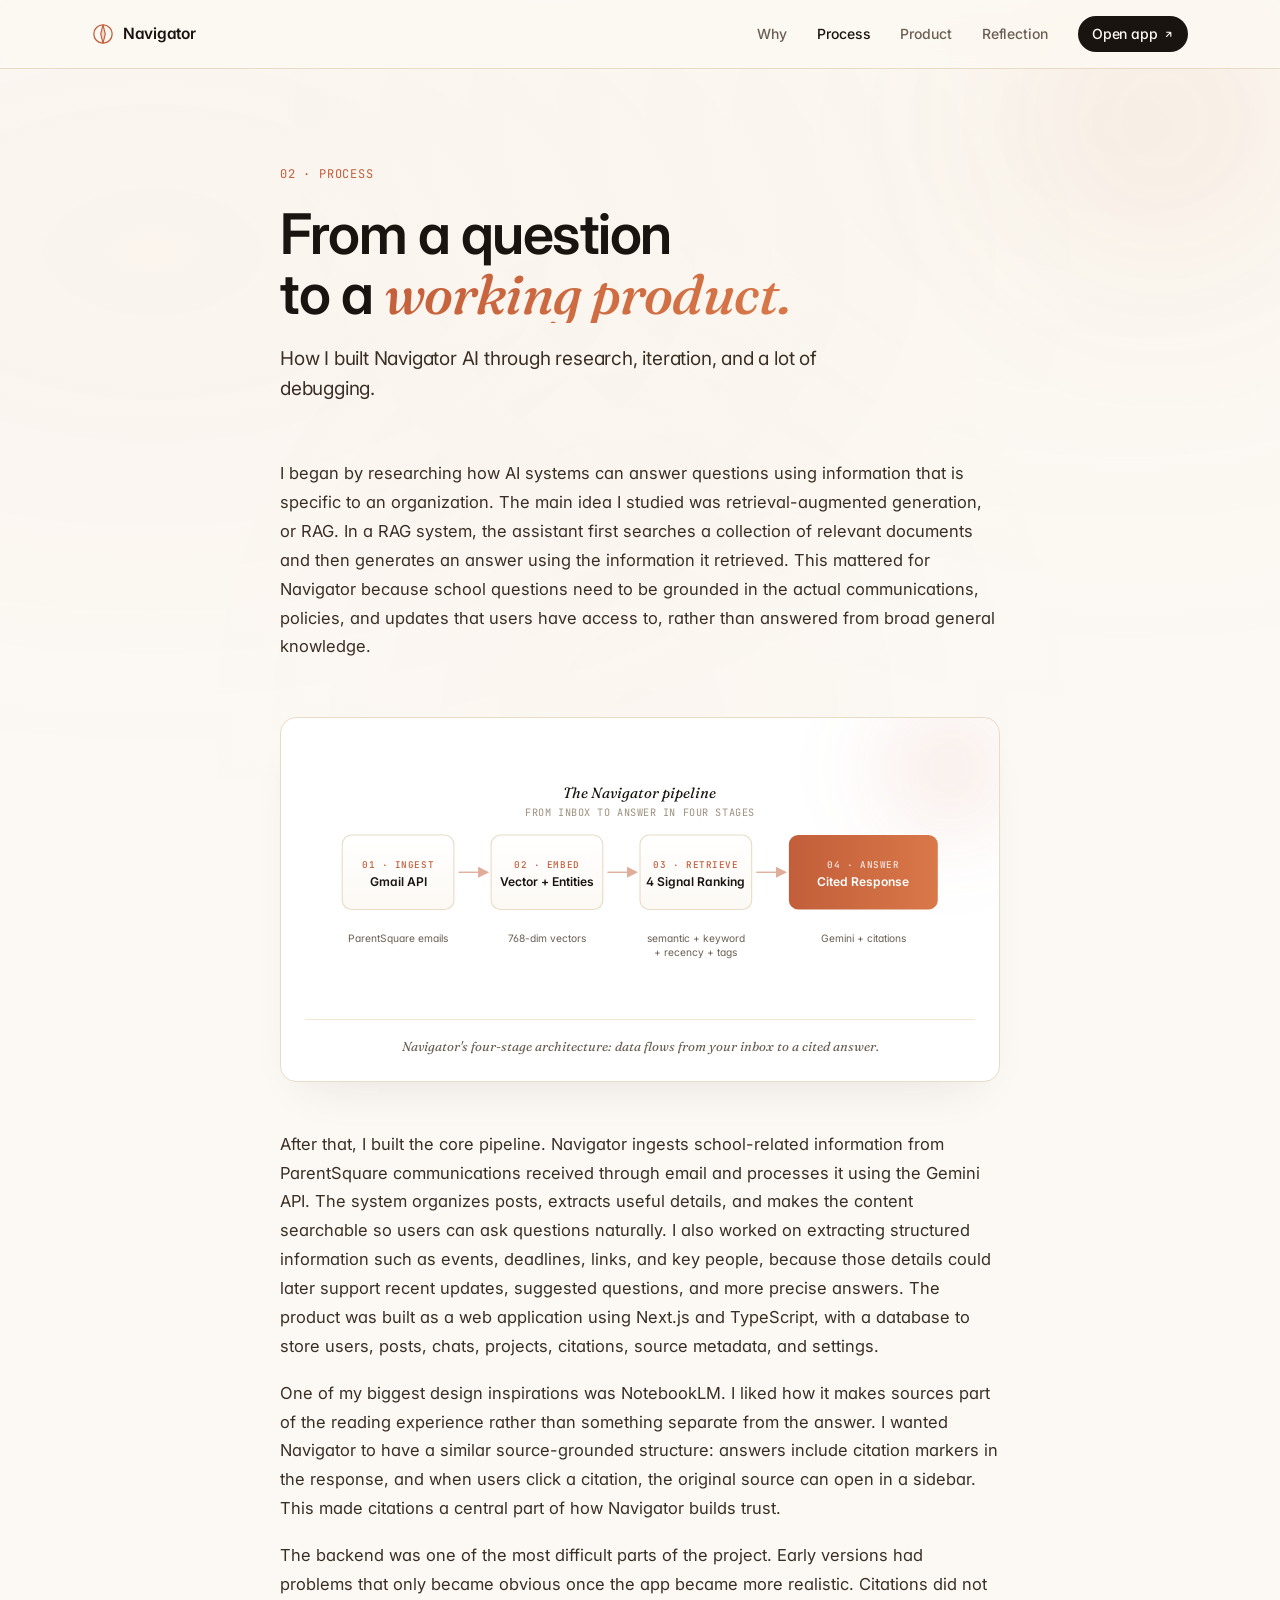
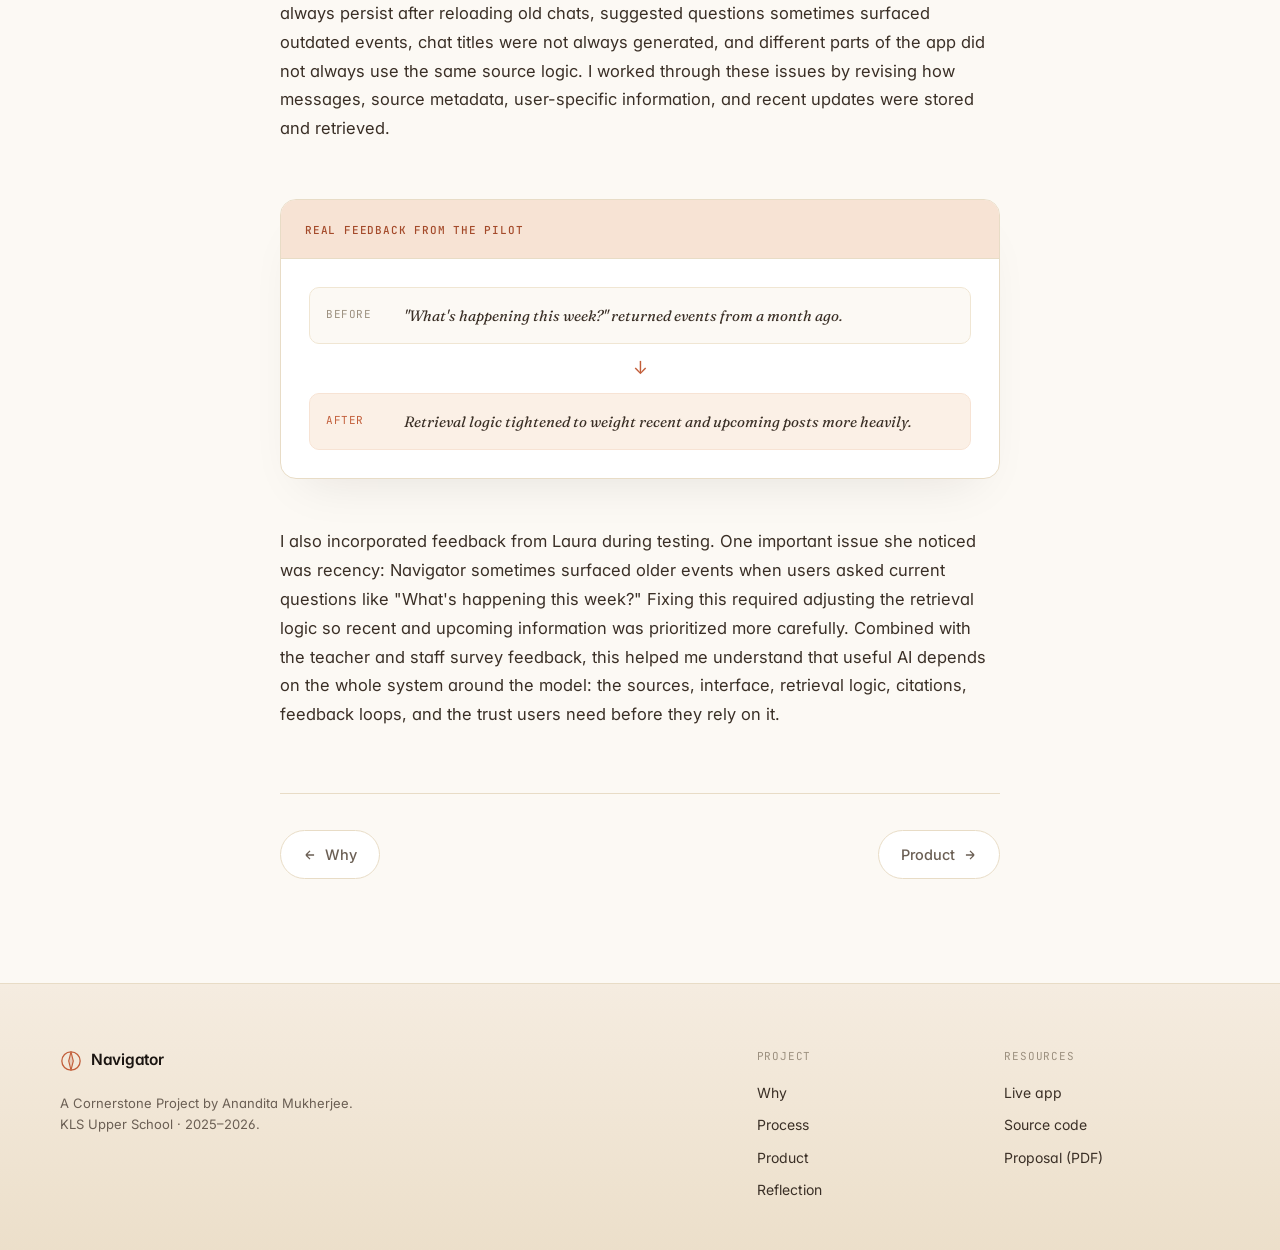
==== commit e7b80cc3: "Add brand favicon and fix italic clipping on gradient titles" ====
--- a/process.html
+++ b/process.html
@@ -7,6 +7,7 @@
   <link rel="preconnect" href="https://fonts.googleapis.com" />
   <link rel="preconnect" href="https://fonts.gstatic.com" crossorigin />
   <link href="https://fonts.googleapis.com/css2?family=Fraunces:opsz,wght@9..144,400;9..144,500;9..144,600;9..144,700&family=Inter:wght@400;500;600;700&family=JetBrains+Mono:wght@400;500&display=swap" rel="stylesheet" />
+  <link rel="icon" type="image/svg+xml" href="assets/favicon.svg" />
   <link rel="stylesheet" href="style.css" />
 </head>
 <body>
--- a/style.css
+++ b/style.css
@@ -165,6 +165,7 @@
   font-weight: 500; font-size: 1em; letter-spacing: -0.04em;
   background: linear-gradient(135deg, var(--sienna) 0%, var(--sienna-warm) 100%);
   -webkit-background-clip: text; background-clip: text; -webkit-text-fill-color: transparent;
+  display: inline-block; padding: 0 0.08em; margin: 0 -0.08em;
 }
 
 .hero-lede {
@@ -376,6 +377,7 @@
   background: linear-gradient(135deg, var(--sienna) 0%, var(--sienna-warm) 100%);
   -webkit-background-clip: text; background-clip: text; -webkit-text-fill-color: transparent;
   font-weight: 500;
+  display: inline-block; padding: 0 0.08em; margin: 0 -0.08em;
 }
 
 .how-grid { display: grid; grid-template-columns: 1fr; gap: 18px; align-items: stretch; }
@@ -540,6 +542,7 @@
   background: linear-gradient(135deg, var(--sienna) 0%, var(--sienna-warm) 100%);
   -webkit-background-clip: text; background-clip: text; -webkit-text-fill-color: transparent;
   font-weight: 500;
+  display: inline-block; padding: 0 0.08em; margin: 0 -0.08em;
 }
 
 .article-lede {
@@ -911,8 +914,10 @@
   box-shadow: 0 32px 64px -32px rgba(26, 20, 16, 0.3);
 }
 
-.video-wrapper iframe {
+.video-wrapper iframe,
+.video-wrapper video {
   position: absolute; inset: 0; width: 100%; height: 100%; border: 0;
+  object-fit: cover; background: var(--ink);
 }
 
 .reflection-list { list-style: none; padding: 0; }
